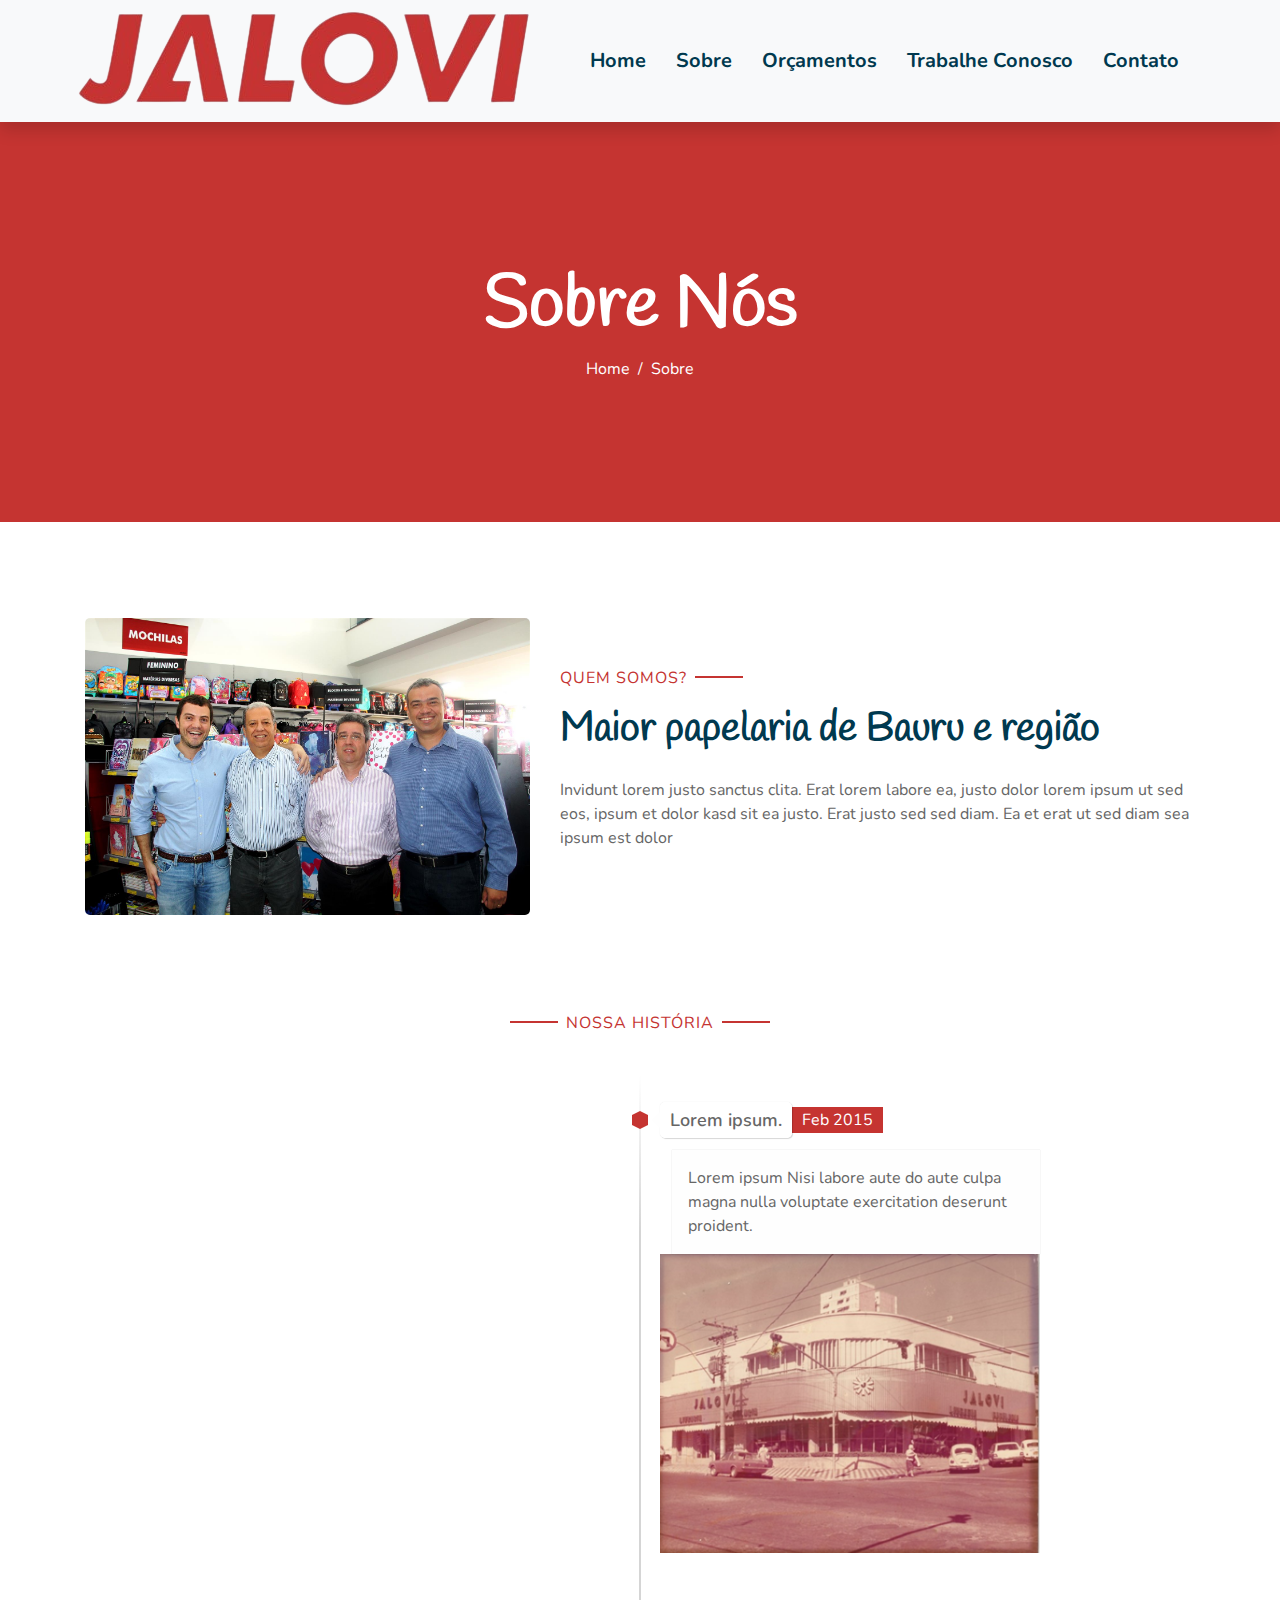
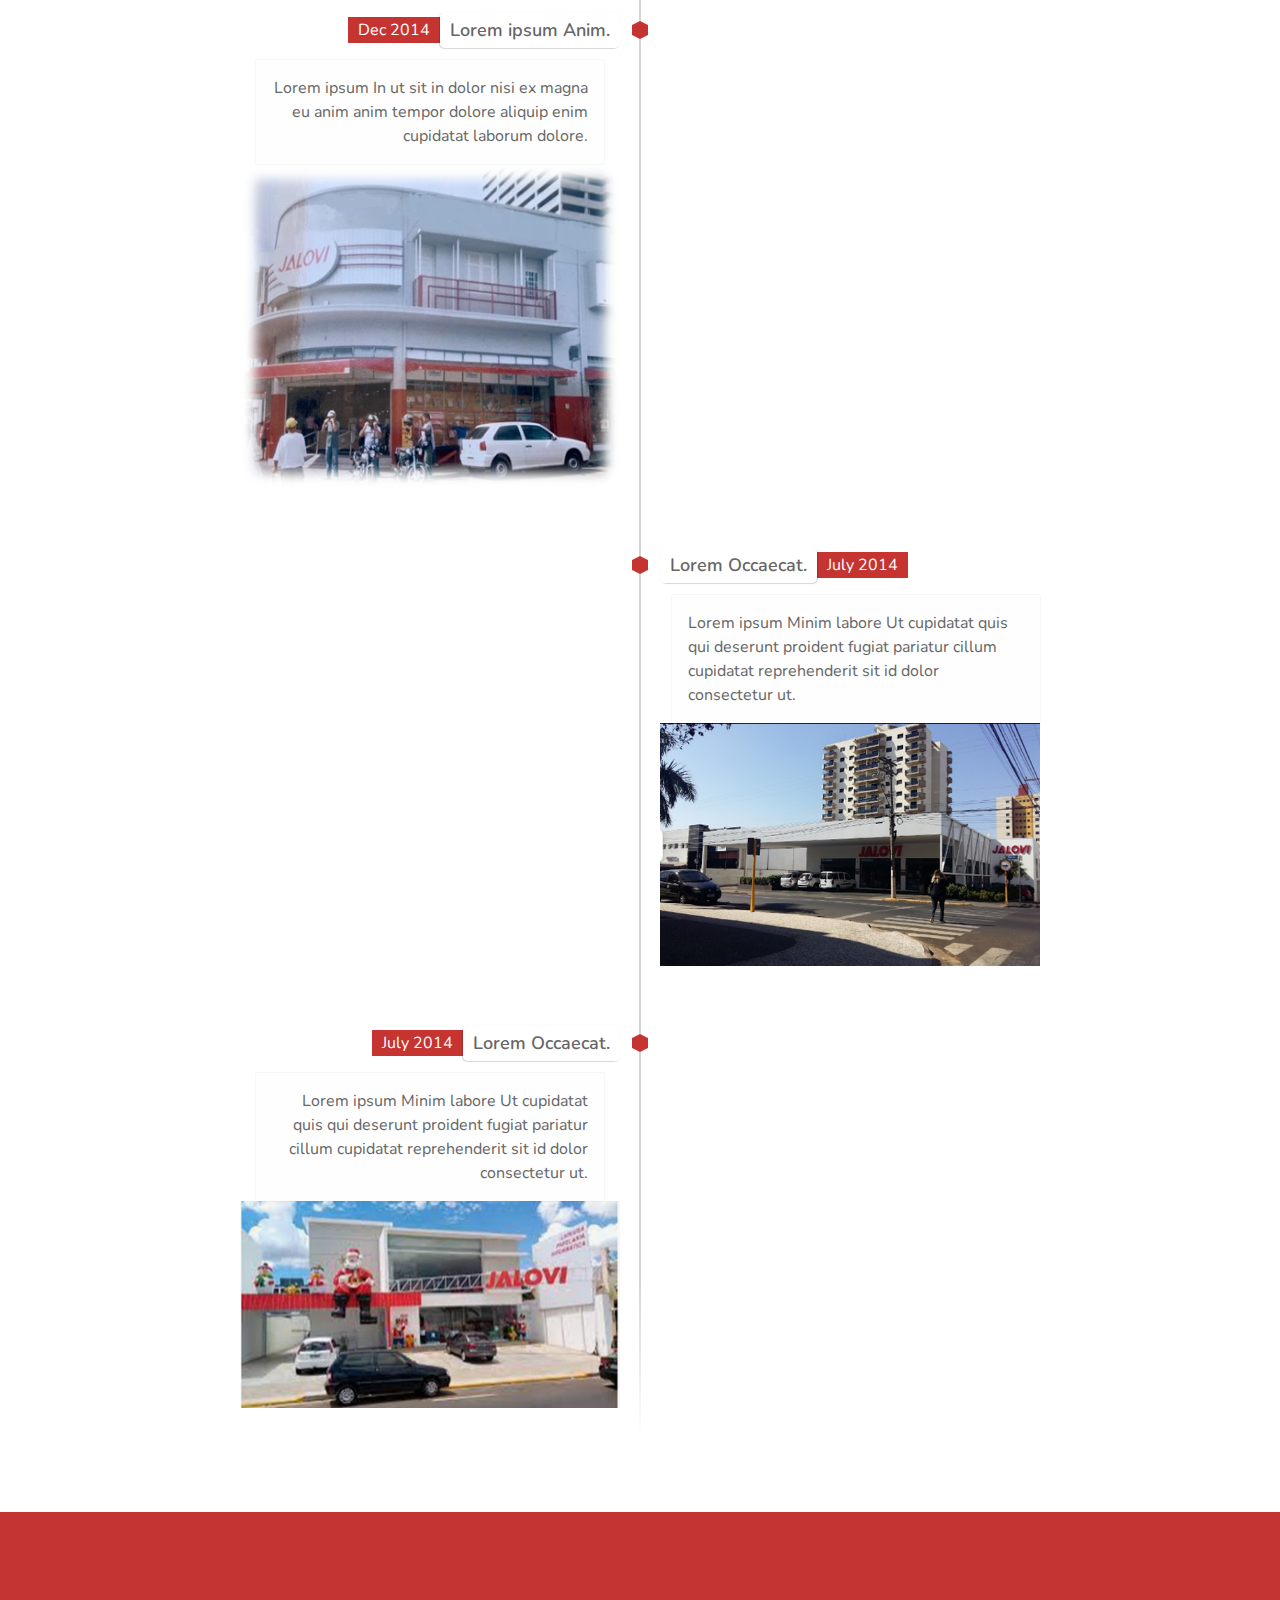
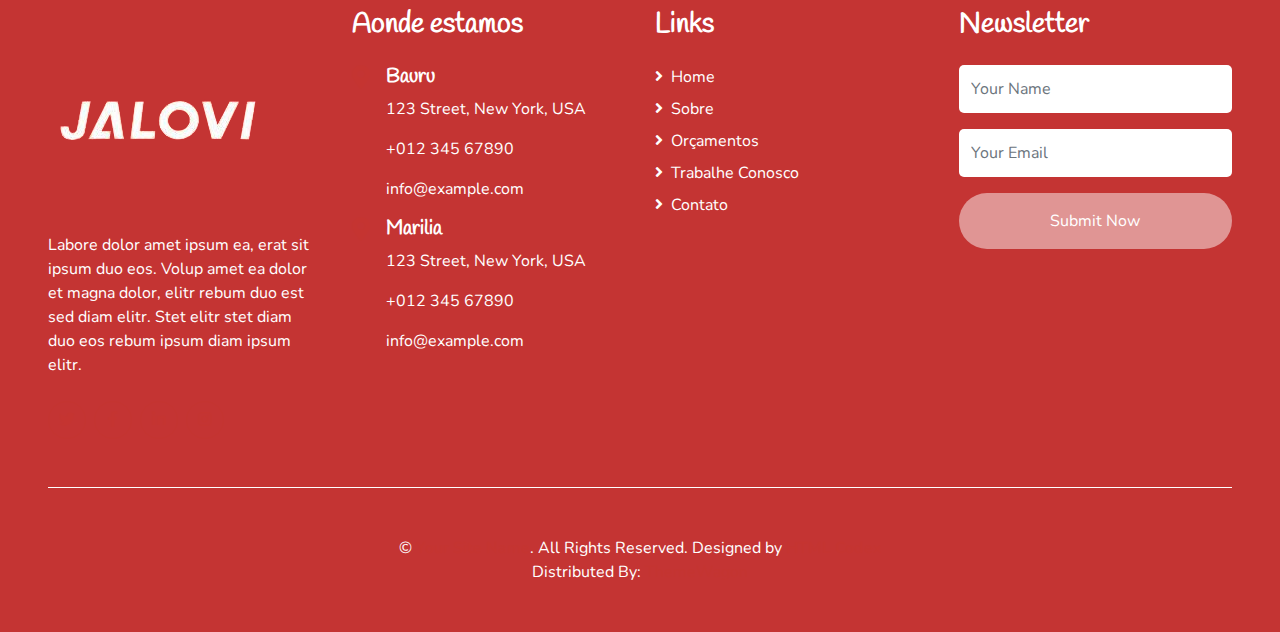
==== about.html @ 7179260b "first commit" ====
<!DOCTYPE html>
<html lang="en">
  <head>
    <meta charset="utf-8" />
    <title>Jalovi</title>
    <meta content="width=device-width, initial-scale=1.0" name="viewport" />

    <!-- Favicon -->
    <link href="img/favicon.ico" rel="icon" />

    <!-- Google Web Fonts -->
    <link rel="preconnect" href="https://fonts.gstatic.com" />
    <link
      href="https://fonts.googleapis.com/css2?family=Handlee&family=Nunito&display=swap"
      rel="stylesheet"
    />

    <!-- Font Awesome -->
    <link
      href="https://cdnjs.cloudflare.com/ajax/libs/font-awesome/5.10.0/css/all.min.css"
      rel="stylesheet"
    />

    <!-- Flaticon Font -->
    <link href="lib/flaticon/font/flaticon.css" rel="stylesheet" />

    <!-- Libraries Stylesheet -->
    <link href="lib/owlcarousel/assets/owl.carousel.min.css" rel="stylesheet" />
    <link href="lib/lightbox/css/lightbox.min.css" rel="stylesheet" />

    <!-- Customized Bootstrap Stylesheet -->
    <link href="css/style.css" rel="stylesheet" />
  </head>

  <body>
    <!-- Navbar Start -->
    <div class="container-fluid bg-light position-relative shadow">
      <nav
        class="navbar navbar-expand-lg bg-light navbar-light py-3 py-lg-0 px-0 px-lg-5"
      >
        <a
          href=""
         
        >
          <img src="img/logo.png" alt="">
        </a>
        <button
          type="button"
          class="navbar-toggler"
          data-toggle="collapse"
          data-target="#navbarCollapse"
        >
          <span class="navbar-toggler-icon"></span>
        </button>
        <div
          class="collapse navbar-collapse justify-content-between"
          id="navbarCollapse"
        >
          <div class="navbar-nav font-weight-bold mx-auto py-0" style="font-size: 20px;">
            <a href="#" class="nav-item nav-link">Home</a>
            <a href="about.html" class="nav-item nav-link">Sobre</a>
            <a href="class.html" class="nav-item nav-link">Orçamentos</a>
            <a href="trabalhe-conosco.html" class="nav-item nav-link">Trabalhe Conosco</a>
            <a href="contact.html" class="nav-item nav-link">Contato</a>
          </div>
        
        </div>
      </nav>
    </div>
    <!-- Navbar End -->


    <!-- Header Start -->
    <div class="container-fluid bg-primary mb-5">
      <div
        class="d-flex flex-column align-items-center justify-content-center"
        style="min-height: 400px"
      >
        <h3 class="display-3 font-weight-bold text-white">Sobre Nós</h3>
        <div class="d-inline-flex text-white">
          <p class="m-0"><a class="text-white" href="">Home</a></p>
          <p class="m-0 px-2">/</p>
          <p class="m-0">Sobre</p>
        </div>
      </div>
    </div>
    <!-- Header End -->

    <!-- About Start -->
    <div class="container-fluid py-5">
      <div class="container">
        <div class="row align-items-center">
          <div class="col-lg-5">
            <img
              class="img-fluid rounded mb-5 mb-lg-0"
              src="img/donosAbout.jpg"
              alt=""
            />
          </div>
          <div class="col-lg-7">
            <p class="section-title pr-5">
              <span class="pr-2">Quem Somos?</span>
            </p>
            <h1 class="mb-4">Maior papelaria de Bauru e região</h1>
            <p>
              Invidunt lorem justo sanctus clita. Erat lorem labore ea, justo
              dolor lorem ipsum ut sed eos, ipsum et dolor kasd sit ea justo.
              Erat justo sed sed diam. Ea et erat ut sed diam sea ipsum est
              dolor
            </p>
          </div>
        </div>
      </div>
    </div>
    <!-- About End -->

    <!-- Facilities Start -->
    <div class="container-fluid pt-5">
      <div class="container pb-3">
        <div class="text-center pb-2">
          <p class="section-title px-5">
            <span class="px-2">Nossa História</span>
          </p>
          <h1 class="mb-4"></h1>
          
<ul class="timeline">
  <!-- Item 1 -->
  <li>
    <div class="direction-r">
      <div class="flag-wrapper">
        <span class="hexa"></span>
        <span class="flag">Lorem ipsum.</span>
        <span class="time-wrapper"><span class="time">Feb 2015</span></span>
      </div>
      <div class="desc">Lorem ipsum Nisi labore aute do aute culpa magna nulla voluptate exercitation deserunt proident.</div>
      <img class="img-fluid" src="img/inauguraçãoJalovi.png" alt="">

    </div>
  </li>

  <!-- Item 2 -->
  <li>
    <div class="direction-l">
      <div class="flag-wrapper">
        <span class="hexa"></span>
        <span class="flag">Lorem ipsum Anim.</span>
        <span class="time-wrapper"><span class="time">Dec 2014</span></span>
      </div>
      <div class="desc">Lorem ipsum In ut sit in dolor nisi ex magna eu anim anim tempor dolore aliquip enim cupidatat laborum dolore.</div>
      <img class="img-fluid" src="img/jaloviCentro.png" alt="">

    </div>
  </li>

  <!-- Item 3 -->
  <li>
    <div class="direction-r">
      <div class="flag-wrapper">
        <span class="hexa"></span>
        <span class="flag">Lorem Occaecat.</span>
        <span class="time-wrapper"><span class="time">July 2014</span></span>
      </div>
      <div class="desc">Lorem ipsum Minim labore Ut cupidatat quis qui deserunt proident fugiat pariatur cillum cupidatat reprehenderit sit id dolor consectetur ut.</div>
      <img class="img-fluid" src="img/jaloviAltos.png" alt="">
    </div>
  </li>

  <li>
    <div class="direction-l">
      <div class="flag-wrapper">
        <span class="hexa"></span>
        <span class="flag">Lorem Occaecat.</span>
        <span class="time-wrapper"><span class="time">July 2014</span></span>
      </div>
      <div class="desc">Lorem ipsum Minim labore Ut cupidatat quis qui deserunt proident fugiat pariatur cillum cupidatat reprehenderit sit id dolor consectetur ut.</div>
      <img class="img-fluid" src="img/jaloviAltosNatal.png" alt="">
    </div>
  </li>
</ul>
        </div>
      </div>
    </div>

    
    <!-- Facilities Start -->


    <!-- Footer Start -->
    <div
      class="container-fluid bg-secondary text-white mt-5 py-5 px-sm-3 px-md-5"
    >
      <div class="row pt-5">
        <div class="col-lg-3 col-md-6 mb-5">
          <a
            href=""
          >
          <img class="img-fluid" src="img/logo-branca.png" alt="">
          </a>
          <p>
            Labore dolor amet ipsum ea, erat sit ipsum duo eos. Volup amet ea
            dolor et magna dolor, elitr rebum duo est sed diam elitr. Stet elitr
            stet diam duo eos rebum ipsum diam ipsum elitr.
          </p>
          <div class="d-flex justify-content-start mt-4">
            <a
              class="btn btn-outline-primary rounded-circle text-center mr-2 px-0"
              style="width: 38px; height: 38px"
              href="#"
              ><i class="fab fa-twitter"></i
            ></a>
            <a
              class="btn btn-outline-primary rounded-circle text-center mr-2 px-0"
              style="width: 38px; height: 38px"
              href="#"
              ><i class="fab fa-facebook-f"></i
            ></a>
            <a
              class="btn btn-outline-primary rounded-circle text-center mr-2 px-0"
              style="width: 38px; height: 38px"
              href="#"
              ><i class="fab fa-linkedin-in"></i
            ></a>
            <a
              class="btn btn-outline-primary rounded-circle text-center mr-2 px-0"
              style="width: 38px; height: 38px"
              href="#"
              ><i class="fab fa-instagram"></i
            ></a>
          </div>
        </div>
        <div class="col-lg-3 col-md-3 mb-5">
          <h3 class="text-primary mb-4" style="color: #ffff !important;">Aonde estamos</h3>
          <div class="d-flex">
            <h4 class="fa fa-map-marker-alt text-primary"></h4>
            <div class="pl-3">
              <h5 class="text-white">Bauru</h5>
              <p>123 Street, New York, USA</p>
              <p>+012 345 67890</p>
              <p>info@example.com</p>
            </div>
          </div>
          <div class="d-flex">
            <h4 class="fa fa-map-marker-alt text-primary"></h4>
            <div class="pl-3">
              <h5 class="text-white">Marilia</h5>
              <p>123 Street, New York, USA</p>
              <p>+012 345 67890</p>
              <p>info@example.com</p>
            </div>
          </div>  
        </div>
        <div class="col-lg-3 col-md-6 mb-5">
          <h3 class="text-primary mb-4" style="color: #ffff !important;">Links</h3>
          <div class="d-flex flex-column justify-content-start">
            <a class="text-white mb-2" href="#"
              ><i class="fa fa-angle-right mr-2"></i>Home</a
            >
            <a class="text-white mb-2" href="#"
              ><i class="fa fa-angle-right mr-2"></i>Sobre</a
            >
            <a class="text-white mb-2" href="#"
              ><i class="fa fa-angle-right mr-2"></i>Orçamentos</a
            >
            <a class="text-white mb-2" href="trabalhe-conosco.html"
              ><i class="fa fa-angle-right mr-2"></i>Trabalhe Conosco</a
            >
            <a class="text-white" href="#"
              ><i class="fa fa-angle-right mr-2"></i>Contato</a
            >
          </div>
        </div>
        <div class="col-lg-3 col-md-6 mb-5">
          <h3 class="text-primary mb-4" style="color: #ffff !important;">Newsletter</h3>
          <form action="">
            <div class="form-group">
              <input
                type="text"
                class="form-control border-0 py-4"
                placeholder="Your Name"
                required="required"
              />
            </div>
            <div class="form-group">
              <input
                type="email"
                class="form-control border-0 py-4"
                placeholder="Your Email"
                required="required"
              />
            </div>
            <div>
              <button
                class="btn btn-primary btn-block border-0 py-3"
                type="submit"
                style="background-color : #ffffff7a"
              >
                Submit Now
              </button>
            </div>
          </form>
        </div>
      </div>
      <div
        class="container-fluid pt-5"
        style="border-top: 1px solid white ;"
      >
        <p class="m-0 text-center text-white">
          &copy;
          <a class="text-primary font-weight-bold" href="#">Your Site Name</a>.
          All Rights Reserved.

          <!--/*** This template is free as long as you keep the footer author’s credit link/attribution link/backlink. If you'd like to use the template without the footer author’s credit link/attribution link/backlink, you can purchase the Credit Removal License from "https://htmlcodex.com/credit-removal". Thank you for your support. ***/-->
          Designed by
          <a class="text-primary font-weight-bold" href="https://htmlcodex.com"
            >HTML Codex</a
          >
          <br />Distributed By:
          <a href="https://themewagon.com" target="_blank">ThemeWagon</a>
        </p>
      </div>
    </div>
    <!-- Footer End -->

    <!-- Back to Top -->
    <a href="#" class="btn btn-primary p-3 back-to-top"
      ><i class="fa fa-angle-double-up"></i
    ></a>

    <!-- JavaScript Libraries -->
    <script src="https://code.jquery.com/jquery-3.4.1.min.js"></script>
    <script src="https://stackpath.bootstrapcdn.com/bootstrap/4.4.1/js/bootstrap.bundle.min.js"></script>
    <script src="lib/easing/easing.min.js"></script>
    <script src="lib/owlcarousel/owl.carousel.min.js"></script>
    <script src="lib/isotope/isotope.pkgd.min.js"></script>
    <script src="lib/lightbox/js/lightbox.min.js"></script>

    <!-- Contact Javascript File -->
    <script src="mail/jqBootstrapValidation.min.js"></script>
    <script src="mail/contact.js"></script>

    <!-- Template Javascript -->
    <script src="js/main.js"></script>
  </body>
</html>
---- lib/flaticon/font/flaticon.css ----
@font-face {
  font-family: "Flaticon";
  src: url("./Flaticon.eot");
  src: url("./Flaticon.eot?#iefix") format("embedded-opentype"),
       url("./Flaticon.woff2") format("woff2"),
       url("./Flaticon.woff") format("woff"),
       url("./Flaticon.ttf") format("truetype"),
       url("./Flaticon.svg#Flaticon") format("svg");
  font-weight: normal;
  font-style: normal;
}

@media screen and (-webkit-min-device-pixel-ratio:0) {
  @font-face {
    font-family: "Flaticon";
    src: url("./Flaticon.svg#Flaticon") format("svg");
  }
}

[class^="flaticon-"]:before, [class*=" flaticon-"]:before,
[class^="flaticon-"]:after, [class*=" flaticon-"]:after {   
  font-family: Flaticon;
        font-size: 20px;
font-style: normal;
margin-left: 20px;
}

.flaticon-001-swing:before { content: "\f100"; }
.flaticon-002-bricks:before { content: "\f101"; }
.flaticon-003-feeding-bottle:before { content: "\f102"; }
.flaticon-004-balloons:before { content: "\f103"; }
.flaticon-005-marker:before { content: "\f104"; }
.flaticon-006-spinning-top:before { content: "\f105"; }
.flaticon-007-sandbox:before { content: "\f106"; }
.flaticon-008-tambourine:before { content: "\f107"; }
.flaticon-009-bib:before { content: "\f108"; }
.flaticon-010-slide:before { content: "\f109"; }
.flaticon-011-mat:before { content: "\f10a"; }
.flaticon-012-kite:before { content: "\f10b"; }
.flaticon-013-brush:before { content: "\f10c"; }
.flaticon-014-blackboard:before { content: "\f10d"; }
.flaticon-015-potty:before { content: "\f10e"; }
.flaticon-016-apple:before { content: "\f10f"; }
.flaticon-017-toy-car:before { content: "\f110"; }
.flaticon-018-ball:before { content: "\f111"; }
.flaticon-019-pencil:before { content: "\f112"; }
.flaticon-020-rattle:before { content: "\f113"; }
.flaticon-021-juice-box:before { content: "\f114"; }
.flaticon-022-drum:before { content: "\f115"; }
.flaticon-023-girl:before { content: "\f116"; }
.flaticon-024-shape-toy:before { content: "\f117"; }
.flaticon-025-sandwich:before { content: "\f118"; }
.flaticon-026-paper-boat:before { content: "\f119"; }
.flaticon-027-xylophone:before { content: "\f11a"; }
.flaticon-028-kindergarten:before { content: "\f11b"; }
.flaticon-029-clock:before { content: "\f11c"; }
.flaticon-030-crayons:before { content: "\f11d"; }
.flaticon-031-bell:before { content: "\f11e"; }
.flaticon-032-book:before { content: "\f11f"; }
.flaticon-033-blocks:before { content: "\f120"; }
.flaticon-034-popsicle:before { content: "\f121"; }
.flaticon-035-table:before { content: "\f122"; }
.flaticon-036-boy:before { content: "\f123"; }
.flaticon-037-toys:before { content: "\f124"; }
.flaticon-038-locker:before { content: "\f125"; }
.flaticon-039-seesaw:before { content: "\f126"; }
.flaticon-040-puzzle:before { content: "\f127"; }
.flaticon-041-abacus:before { content: "\f128"; }
.flaticon-042-synthesizer:before { content: "\f129"; }
.flaticon-043-teddy-bear:before { content: "\f12a"; }
.flaticon-044-scissors:before { content: "\f12b"; }
.flaticon-045-cookies:before { content: "\f12c"; }
.flaticon-046-bucket:before { content: "\f12d"; }
.flaticon-047-backpack:before { content: "\f12e"; }
.flaticon-048-paper-plane:before { content: "\f12f"; }
.flaticon-049-cutlery:before { content: "\f130"; }
.flaticon-050-fence:before { content: "\f131"; }
---- css/style.css ----
/******* Bootstrap Theming ********/
/*!
 * Bootstrap v4.5.3 (https://getbootstrap.com/)
 * Copyright 2011-2020 The Bootstrap Authors
 * Copyright 2011-2020 Twitter, Inc.
 * Licensed under MIT (https://github.com/twbs/bootstrap/blob/main/LICENSE)
 */
:root {
  --blue: #007bff;
  --indigo: #6610f2;
  --purple: #6f42c1;
  --pink: #e83e8c;
  --red: #dc3545;
  --orange: #fd7e14;
  --yellow: #ffc107;
  --green: #28a745;
  --teal: #20c997;
  --cyan: #c53431;
  --white: #fff;
  --gray: #6c757d;
  --gray-dark: #343a40;
  --primary: #c53431;
  --secondary: #00394f;
  --success: #28a745;
  --info: #c53431;
  --warning: #ffc107;
  --danger: #dc3545;
  --light: #f8f9fa;
  --dark: #343a40;
  --breakpoint-xs: 0;
  --breakpoint-sm: 576px;
  --breakpoint-md: 768px;
  --breakpoint-lg: 992px;
  --breakpoint-xl: 1200px;
  --font-family-sans-serif: "Nunito", sans-serif;
  --font-family-monospace: SFMono-Regular, Menlo, Monaco, Consolas, "Liberation Mono", "Courier New", monospace;
}

*,
*::before,
*::after {
  box-sizing: border-box;
}

html {
  scroll-behavior: smooth !important;
  font-family: sans-serif;
  line-height: 1.15;
  -webkit-text-size-adjust: 100%;
  -webkit-tap-highlight-color: rgba(0, 0, 0, 0);
  
}
:target {
  scroll-margin-top: .8em;
}

article, aside, figcaption, figure, footer, header, hgroup, main, nav, section {
  display: block;
}

body {
  margin: 0;
  font-family: "Nunito", sans-serif;
  font-size: 1rem;
  font-weight: 400;
  line-height: 1.5;
  color: #666666;
  text-align: left;
  background-color: #fff;
}

[tabindex="-1"]:focus:not(:focus-visible) {
  outline: 0 !important;
}

hr {
  box-sizing: content-box;
  height: 0;
  overflow: visible;
}

h1, h2, h3, h4, h5, h6 {
  margin-top: 0;
  margin-bottom: 0.5rem;
}

p {
  margin-top: 0;
  margin-bottom: 1rem;
}

abbr[title],
abbr[data-original-title] {
  text-decoration: underline;
  text-decoration: underline dotted;
  cursor: help;
  border-bottom: 0;
  text-decoration-skip-ink: none;
}

address {
  margin-bottom: 1rem;
  font-style: normal;
  line-height: inherit;
}

ol,
ul,
dl {
  margin-top: 0;
  margin-bottom: 1rem;
}

ol ol,
ul ul,
ol ul,
ul ol {
  margin-bottom: 0;
}

dt {
  font-weight: 700;
}

dd {
  margin-bottom: .5rem;
  margin-left: 0;
}

blockquote {
  margin: 0 0 1rem;
}

b,
strong {
  font-weight: bolder;
}

small {
  font-size: 80%;
}

sub,
sup {
  position: relative;
  font-size: 75%;
  line-height: 0;
  vertical-align: baseline;
}

sub {
  bottom: -.25em;
}

sup {
  top: -.5em;
}

a {
  color: #c53431;
  text-decoration: none;
  background-color: transparent;
}

a:hover {
  color: #0f6674;
  text-decoration: underline;
}

a:not([href]):not([class]) {
  color: inherit;
  text-decoration: none;
}

a:not([href]):not([class]):hover {
  color: inherit;
  text-decoration: none;
}

pre,
code,
kbd,
samp {
  font-family: SFMono-Regular, Menlo, Monaco, Consolas, "Liberation Mono", "Courier New", monospace;
  font-size: 1em;
}

pre {
  margin-top: 0;
  margin-bottom: 1rem;
  overflow: auto;
  -ms-overflow-style: scrollbar;
}

figure {
  margin: 0 0 1rem;
}

img {
  vertical-align: middle;
  border-style: none;
}

svg {
  overflow: hidden;
  vertical-align: middle;
}

table {
  border-collapse: collapse;
}

caption {
  padding-top: 0.75rem;
  padding-bottom: 0.75rem;
  color: #6c757d;
  text-align: left;
  caption-side: bottom;
}

th {
  text-align: inherit;
  text-align: -webkit-match-parent;
}

label {
  display: inline-block;
  margin-bottom: 0.5rem;
}

button {
  border-radius: 0;
}

button:focus {
  outline: 1px dotted;
  outline: 5px auto -webkit-focus-ring-color;
}

input,
button,
select,
optgroup,
textarea {
  margin: 0;
  font-family: inherit;
  font-size: inherit;
  line-height: inherit;
}

button,
input {
  overflow: visible;
}

button,
select {
  text-transform: none;
}

[role="button"] {
  cursor: pointer;
}

select {
  word-wrap: normal;
}

button,
[type="button"],
[type="reset"],
[type="submit"] {
  -webkit-appearance: button;
}

button:not(:disabled),
[type="button"]:not(:disabled),
[type="reset"]:not(:disabled),
[type="submit"]:not(:disabled) {
  cursor: pointer;
}

button::-moz-focus-inner,
[type="button"]::-moz-focus-inner,
[type="reset"]::-moz-focus-inner,
[type="submit"]::-moz-focus-inner {
  padding: 0;
  border-style: none;
}

input[type="radio"],
input[type="checkbox"] {
  box-sizing: border-box;
  padding: 0;
}

textarea {
  overflow: auto;
  resize: vertical;
}

fieldset {
  min-width: 0;
  padding: 0;
  margin: 0;
  border: 0;
}

legend {
  display: block;
  width: 100%;
  max-width: 100%;
  padding: 0;
  margin-bottom: .5rem;
  font-size: 1.5rem;
  line-height: inherit;
  color: inherit;
  white-space: normal;
}

@media (max-width: 1200px) {
  legend {
    font-size: calc(1.275rem + 0.3vw) ;
  }
}

progress {
  vertical-align: baseline;
}

[type="number"]::-webkit-inner-spin-button,
[type="number"]::-webkit-outer-spin-button {
  height: auto;
}

[type="search"] {
  outline-offset: -2px;
  -webkit-appearance: none;
}

[type="search"]::-webkit-search-decoration {
  -webkit-appearance: none;
}

::-webkit-file-upload-button {
  font: inherit;
  -webkit-appearance: button;
}

output {
  display: inline-block;
}

summary {
  display: list-item;
  cursor: pointer;
}

template {
  display: none;
}

[hidden] {
  display: none !important;
}

h1, h2, h3, h4, h5, h6,
.h1, .h2, .h3, .h4, .h5, .h6 {
  margin-bottom: 0.5rem;
  font-family: "Handlee", cursive;
  font-weight: bold;
  line-height: 1.2;
  color: #00394f;
}

h1, .h1 {
  font-size: 2.5rem;
}

@media (max-width: 1200px) {
  h1, .h1 {
    font-size: calc(1.375rem + 1.5vw) ;
  }
}

h2, .h2 {
  font-size: 2rem;
}

@media (max-width: 1200px) {
  h2, .h2 {
    font-size: calc(1.325rem + 0.9vw) ;
  }
}

h3, .h3 {
  font-size: 1.75rem;
}

@media (max-width: 1200px) {
  h3, .h3 {
    font-size: calc(1.3rem + 0.6vw) ;
  }
}

h4, .h4 {
  font-size: 1.5rem;
}

@media (max-width: 1200px) {
  h4, .h4 {
    font-size: calc(1.275rem + 0.3vw) ;
  }
}

h5, .h5 {
  font-size: 1.25rem;
}

h6, .h6 {
  font-size: 1rem;
}

.lead {
  font-size: 1.25rem;
  font-weight: 300;
}

.display-1 {
  font-size: 6rem;
  font-weight: 300;
  line-height: 1.2;
}

@media (max-width: 1200px) {
  .display-1 {
    font-size: calc(1.725rem + 5.7vw) ;
  }
}

.display-2 {
  font-size: 5.5rem;
  font-weight: 300;
  line-height: 1.2;
}

@media (max-width: 1200px) {
  .display-2 {
    font-size: calc(1.675rem + 5.1vw) ;
  }
}

.display-3 {
  font-size: 4.5rem;
  font-weight: 300;
  line-height: 1.2;
}

@media (max-width: 1200px) {
  .display-3 {
    font-size: calc(1.575rem + 3.9vw) ;
  }
}

.display-4 {
  font-size: 3.5rem;
  font-weight: 300;
  line-height: 1.2;
}

@media (max-width: 1200px) {
  .display-4 {
    font-size: calc(1.475rem + 2.7vw) ;
  }
}

hr {
  margin-top: 1rem;
  margin-bottom: 1rem;
  border: 0;
  border-top: 1px solid rgba(0, 0, 0, 0.1);
}

small,
.small {
  font-size: 80%;
  font-weight: 400;
}

mark,
.mark {
  padding: 0.2em;
  background-color: #fcf8e3;
}

.list-unstyled {
  padding-left: 0;
  list-style: none;
}

.list-inline {
  padding-left: 0;
  list-style: none;
}

.list-inline-item {
  display: inline-block;
}

.list-inline-item:not(:last-child) {
  margin-right: 0.5rem;
}

.initialism {
  font-size: 90%;
  text-transform: uppercase;
}

.blockquote {
  margin-bottom: 1rem;
  font-size: 1.25rem;
}

.blockquote-footer {
  display: block;
  font-size: 80%;
  color: #6c757d;
}

.blockquote-footer::before {
  content: "\2014\00A0";
}

.img-fluid {
  max-width: 100%;
  height: auto;
}

.img-thumbnail {
  padding: 0.25rem;
  background-color: #fff;
  border: 1px solid #dee2e6;
  border-radius: 5px;
  max-width: 100%;
  height: auto;
}

.figure {
  display: inline-block;
}

.figure-img {
  margin-bottom: 0.5rem;
  line-height: 1;
}

.figure-caption {
  font-size: 90%;
  color: #6c757d;
}

code {
  font-size: 87.5%;
  color: #e83e8c;
  word-wrap: break-word;
}

a > code {
  color: inherit;
}

kbd {
  padding: 0.2rem 0.4rem;
  font-size: 87.5%;
  color: #fff;
  background-color: #212529;
  border-radius: 0.2rem;
}

kbd kbd {
  padding: 0;
  font-size: 100%;
  font-weight: 700;
}

pre {
  display: block;
  font-size: 87.5%;
  color: #212529;
}

pre code {
  font-size: inherit;
  color: inherit;
  word-break: normal;
}

.pre-scrollable {
  max-height: 340px;
  overflow-y: scroll;
}

.container,
.container-fluid,
.container-sm,
.container-md,
.container-lg,
.container-xl {
  width: 100%;
  padding-right: 15px;
  padding-left: 15px;
  margin-right: auto;
  margin-left: auto;
}

@media (min-width: 576px) {
  .container, .container-sm {
    max-width: 540px;
  }
}

@media (min-width: 768px) {
  .container, .container-sm, .container-md {
    max-width: 720px;
  }
}

@media (min-width: 992px) {
  .container, .container-sm, .container-md, .container-lg {
    max-width: 960px;
  }
}

@media (min-width: 1200px) {
  .container, .container-sm, .container-md, .container-lg, .container-xl {
    max-width: 1140px;
  }
}

.row {
  display: flex;
  flex-wrap: wrap;
  margin-right: -15px;
  margin-left: -15px;
}

.no-gutters {
  margin-right: 0;
  margin-left: 0;
}

.no-gutters > .col,
.no-gutters > [class*="col-"] {
  padding-right: 0;
  padding-left: 0;
}

.col-1, .col-2, .col-3, .col-4, .col-5, .col-6, .col-7, .col-8, .col-9, .col-10, .col-11, .col-12, .col,
.col-auto, .col-sm-1, .col-sm-2, .col-sm-3, .col-sm-4, .col-sm-5, .col-sm-6, .col-sm-7, .col-sm-8, .col-sm-9, .col-sm-10, .col-sm-11, .col-sm-12, .col-sm,
.col-sm-auto, .col-md-1, .col-md-2, .col-md-3, .col-md-4, .col-md-5, .col-md-6, .col-md-7, .col-md-8, .col-md-9, .col-md-10, .col-md-11, .col-md-12, .col-md,
.col-md-auto, .col-lg-1, .col-lg-2, .col-lg-3, .col-lg-4, .col-lg-5, .col-lg-6, .col-lg-7, .col-lg-8, .col-lg-9, .col-lg-10, .col-lg-11, .col-lg-12, .col-lg,
.col-lg-auto, .col-xl-1, .col-xl-2, .col-xl-3, .col-xl-4, .col-xl-5, .col-xl-6, .col-xl-7, .col-xl-8, .col-xl-9, .col-xl-10, .col-xl-11, .col-xl-12, .col-xl,
.col-xl-auto {
  position: relative;
  width: 100%;
  padding-right: 15px;
  padding-left: 15px;
}

.col {
  flex-basis: 0;
  flex-grow: 1;
  max-width: 100%;
}

.row-cols-1 > * {
  flex: 0 0 100%;
  max-width: 100%;
}

.row-cols-2 > * {
  flex: 0 0 50%;
  max-width: 50%;
}

.row-cols-3 > * {
  flex: 0 0 33.33333%;
  max-width: 33.33333%;
}

.row-cols-4 > * {
  flex: 0 0 25%;
  max-width: 25%;
}

.row-cols-5 > * {
  flex: 0 0 20%;
  max-width: 20%;
}

.row-cols-6 > * {
  flex: 0 0 16.66667%;
  max-width: 16.66667%;
}

.col-auto {
  flex: 0 0 auto;
  width: auto;
  max-width: 100%;
}

.col-1 {
  flex: 0 0 8.33333%;
  max-width: 8.33333%;
}

.col-2 {
  flex: 0 0 16.66667%;
  max-width: 16.66667%;
}

.col-3 {
  flex: 0 0 25%;
  max-width: 25%;
}

.col-4 {
  flex: 0 0 33.33333%;
  max-width: 33.33333%;
}

.col-5 {
  flex: 0 0 41.66667%;
  max-width: 41.66667%;
}

.col-6 {
  flex: 0 0 50%;
  max-width: 50%;
}

.col-7 {
  flex: 0 0 58.33333%;
  max-width: 58.33333%;
}

.col-8 {
  flex: 0 0 66.66667%;
  max-width: 66.66667%;
}

.col-9 {
  flex: 0 0 75%;
  max-width: 75%;
}

.col-10 {
  flex: 0 0 83.33333%;
  max-width: 83.33333%;
}

.col-11 {
  flex: 0 0 91.66667%;
  max-width: 91.66667%;
}

.col-12 {
  flex: 0 0 100%;
  max-width: 100%;
}

.order-first {
  order: -1;
}

.order-last {
  order: 13;
}

.order-0 {
  order: 0;
}

.order-1 {
  order: 1;
}

.order-2 {
  order: 2;
}

.order-3 {
  order: 3;
}

.order-4 {
  order: 4;
}

.order-5 {
  order: 5;
}

.order-6 {
  order: 6;
}

.order-7 {
  order: 7;
}

.order-8 {
  order: 8;
}

.order-9 {
  order: 9;
}

.order-10 {
  order: 10;
}

.order-11 {
  order: 11;
}

.order-12 {
  order: 12;
}

.offset-1 {
  margin-left: 8.33333%;
}

.offset-2 {
  margin-left: 16.66667%;
}

.offset-3 {
  margin-left: 25%;
}

.offset-4 {
  margin-left: 33.33333%;
}

.offset-5 {
  margin-left: 41.66667%;
}

.offset-6 {
  margin-left: 50%;
}

.offset-7 {
  margin-left: 58.33333%;
}

.offset-8 {
  margin-left: 66.66667%;
}

.offset-9 {
  margin-left: 75%;
}

.offset-10 {
  margin-left: 83.33333%;
}

.offset-11 {
  margin-left: 91.66667%;
}

@media (min-width: 576px) {
  .col-sm {
    flex-basis: 0;
    flex-grow: 1;
    max-width: 100%;
  }
  .row-cols-sm-1 > * {
    flex: 0 0 100%;
    max-width: 100%;
  }
  .row-cols-sm-2 > * {
    flex: 0 0 50%;
    max-width: 50%;
  }
  .row-cols-sm-3 > * {
    flex: 0 0 33.33333%;
    max-width: 33.33333%;
  }
  .row-cols-sm-4 > * {
    flex: 0 0 25%;
    max-width: 25%;
  }
  .row-cols-sm-5 > * {
    flex: 0 0 20%;
    max-width: 20%;
  }
  .row-cols-sm-6 > * {
    flex: 0 0 16.66667%;
    max-width: 16.66667%;
  }
  .col-sm-auto {
    flex: 0 0 auto;
    width: auto;
    max-width: 100%;
  }
  .col-sm-1 {
    flex: 0 0 8.33333%;
    max-width: 8.33333%;
  }
  .col-sm-2 {
    flex: 0 0 16.66667%;
    max-width: 16.66667%;
  }
  .col-sm-3 {
    flex: 0 0 25%;
    max-width: 25%;
  }
  .col-sm-4 {
    flex: 0 0 33.33333%;
    max-width: 33.33333%;
  }
  .col-sm-5 {
    flex: 0 0 41.66667%;
    max-width: 41.66667%;
  }
  .col-sm-6 {
    flex: 0 0 50%;
    max-width: 50%;
  }
  .col-sm-7 {
    flex: 0 0 58.33333%;
    max-width: 58.33333%;
  }
  .col-sm-8 {
    flex: 0 0 66.66667%;
    max-width: 66.66667%;
  }
  .col-sm-9 {
    flex: 0 0 75%;
    max-width: 75%;
  }
  .col-sm-10 {
    flex: 0 0 83.33333%;
    max-width: 83.33333%;
  }
  .col-sm-11 {
    flex: 0 0 91.66667%;
    max-width: 91.66667%;
  }
  .col-sm-12 {
    flex: 0 0 100%;
    max-width: 100%;
  }
  .order-sm-first {
    order: -1;
  }
  .order-sm-last {
    order: 13;
  }
  .order-sm-0 {
    order: 0;
  }
  .order-sm-1 {
    order: 1;
  }
  .order-sm-2 {
    order: 2;
  }
  .order-sm-3 {
    order: 3;
  }
  .order-sm-4 {
    order: 4;
  }
  .order-sm-5 {
    order: 5;
  }
  .order-sm-6 {
    order: 6;
  }
  .order-sm-7 {
    order: 7;
  }
  .order-sm-8 {
    order: 8;
  }
  .order-sm-9 {
    order: 9;
  }
  .order-sm-10 {
    order: 10;
  }
  .order-sm-11 {
    order: 11;
  }
  .order-sm-12 {
    order: 12;
  }
  .offset-sm-0 {
    margin-left: 0;
  }
  .offset-sm-1 {
    margin-left: 8.33333%;
  }
  .offset-sm-2 {
    margin-left: 16.66667%;
  }
  .offset-sm-3 {
    margin-left: 25%;
  }
  .offset-sm-4 {
    margin-left: 33.33333%;
  }
  .offset-sm-5 {
    margin-left: 41.66667%;
  }
  .offset-sm-6 {
    margin-left: 50%;
  }
  .offset-sm-7 {
    margin-left: 58.33333%;
  }
  .offset-sm-8 {
    margin-left: 66.66667%;
  }
  .offset-sm-9 {
    margin-left: 75%;
  }
  .offset-sm-10 {
    margin-left: 83.33333%;
  }
  .offset-sm-11 {
    margin-left: 91.66667%;
  }
}

@media (min-width: 768px) {
  .col-md {
    flex-basis: 0;
    flex-grow: 1;
    max-width: 100%;
  }
  .row-cols-md-1 > * {
    flex: 0 0 100%;
    max-width: 100%;
  }
  .row-cols-md-2 > * {
    flex: 0 0 50%;
    max-width: 50%;
  }
  .row-cols-md-3 > * {
    flex: 0 0 33.33333%;
    max-width: 33.33333%;
  }
  .row-cols-md-4 > * {
    flex: 0 0 25%;
    max-width: 25%;
  }
  .row-cols-md-5 > * {
    flex: 0 0 20%;
    max-width: 20%;
  }
  .row-cols-md-6 > * {
    flex: 0 0 16.66667%;
    max-width: 16.66667%;
  }
  .col-md-auto {
    flex: 0 0 auto;
    width: auto;
    max-width: 100%;
  }
  .col-md-1 {
    flex: 0 0 8.33333%;
    max-width: 8.33333%;
  }
  .col-md-2 {
    flex: 0 0 16.66667%;
    max-width: 16.66667%;
  }
  .col-md-3 {
    flex: 0 0 25%;
    max-width: 25%;
  }
  .col-md-4 {
    flex: 0 0 33.33333%;
    max-width: 33.33333%;
  }
  .col-md-5 {
    flex: 0 0 41.66667%;
    max-width: 41.66667%;
  }
  .col-md-6 {
    flex: 0 0 50%;
    max-width: 50%;
  }
  .col-md-7 {
    flex: 0 0 58.33333%;
    max-width: 58.33333%;
  }
  .col-md-8 {
    flex: 0 0 66.66667%;
    max-width: 66.66667%;
  }
  .col-md-9 {
    flex: 0 0 75%;
    max-width: 75%;
  }
  .col-md-10 {
    flex: 0 0 83.33333%;
    max-width: 83.33333%;
  }
  .col-md-11 {
    flex: 0 0 91.66667%;
    max-width: 91.66667%;
  }
  .col-md-12 {
    flex: 0 0 100%;
    max-width: 100%;
  }
  .order-md-first {
    order: -1;
  }
  .order-md-last {
    order: 13;
  }
  .order-md-0 {
    order: 0;
  }
  .order-md-1 {
    order: 1;
  }
  .order-md-2 {
    order: 2;
  }
  .order-md-3 {
    order: 3;
  }
  .order-md-4 {
    order: 4;
  }
  .order-md-5 {
    order: 5;
  }
  .order-md-6 {
    order: 6;
  }
  .order-md-7 {
    order: 7;
  }
  .order-md-8 {
    order: 8;
  }
  .order-md-9 {
    order: 9;
  }
  .order-md-10 {
    order: 10;
  }
  .order-md-11 {
    order: 11;
  }
  .order-md-12 {
    order: 12;
  }
  .offset-md-0 {
    margin-left: 0;
  }
  .offset-md-1 {
    margin-left: 8.33333%;
  }
  .offset-md-2 {
    margin-left: 16.66667%;
  }
  .offset-md-3 {
    margin-left: 25%;
  }
  .offset-md-4 {
    margin-left: 33.33333%;
  }
  .offset-md-5 {
    margin-left: 41.66667%;
  }
  .offset-md-6 {
    margin-left: 50%;
  }
  .offset-md-7 {
    margin-left: 58.33333%;
  }
  .offset-md-8 {
    margin-left: 66.66667%;
  }
  .offset-md-9 {
    margin-left: 75%;
  }
  .offset-md-10 {
    margin-left: 83.33333%;
  }
  .offset-md-11 {
    margin-left: 91.66667%;
  }
}

@media (min-width: 992px) {
  .col-lg {
    flex-basis: 0;
    flex-grow: 1;
    max-width: 100%;
  }
  .row-cols-lg-1 > * {
    flex: 0 0 100%;
    max-width: 100%;
  }
  .row-cols-lg-2 > * {
    flex: 0 0 50%;
    max-width: 50%;
  }
  .row-cols-lg-3 > * {
    flex: 0 0 33.33333%;
    max-width: 33.33333%;
  }
  .row-cols-lg-4 > * {
    flex: 0 0 25%;
    max-width: 25%;
  }
  .row-cols-lg-5 > * {
    flex: 0 0 20%;
    max-width: 20%;
  }
  .row-cols-lg-6 > * {
    flex: 0 0 16.66667%;
    max-width: 16.66667%;
  }
  .col-lg-auto {
    flex: 0 0 auto;
    width: auto;
    max-width: 100%;
  }
  .col-lg-1 {
    flex: 0 0 8.33333%;
    max-width: 8.33333%;
  }
  .col-lg-2 {
    flex: 0 0 16.66667%;
    max-width: 16.66667%;
  }
  .col-lg-3 {
    flex: 0 0 25%;
    max-width: 25%;
  }
  .col-lg-4 {
    flex: 0 0 33.33333%;
    max-width: 33.33333%;
  }
  .col-lg-5 {
    flex: 0 0 41.66667%;
    max-width: 41.66667%;
  }
  .col-lg-6 {
    flex: 0 0 50%;
    max-width: 50%;
  }
  .col-lg-7 {
    flex: 0 0 58.33333%;
    max-width: 58.33333%;
  }
  .col-lg-8 {
    flex: 0 0 66.66667%;
    max-width: 66.66667%;
  }
  .col-lg-9 {
    flex: 0 0 75%;
    max-width: 75%;
  }
  .col-lg-10 {
    flex: 0 0 83.33333%;
    max-width: 83.33333%;
  }
  .col-lg-11 {
    flex: 0 0 91.66667%;
    max-width: 91.66667%;
  }
  .col-lg-12 {
    flex: 0 0 100%;
    max-width: 100%;
  }
  .order-lg-first {
    order: -1;
  }
  .order-lg-last {
    order: 13;
  }
  .order-lg-0 {
    order: 0;
  }
  .order-lg-1 {
    order: 1;
  }
  .order-lg-2 {
    order: 2;
  }
  .order-lg-3 {
    order: 3;
  }
  .order-lg-4 {
    order: 4;
  }
  .order-lg-5 {
    order: 5;
  }
  .order-lg-6 {
    order: 6;
  }
  .order-lg-7 {
    order: 7;
  }
  .order-lg-8 {
    order: 8;
  }
  .order-lg-9 {
    order: 9;
  }
  .order-lg-10 {
    order: 10;
  }
  .order-lg-11 {
    order: 11;
  }
  .order-lg-12 {
    order: 12;
  }
  .offset-lg-0 {
    margin-left: 0;
  }
  .offset-lg-1 {
    margin-left: 8.33333%;
  }
  .offset-lg-2 {
    margin-left: 16.66667%;
  }
  .offset-lg-3 {
    margin-left: 25%;
  }
  .offset-lg-4 {
    margin-left: 33.33333%;
  }
  .offset-lg-5 {
    margin-left: 41.66667%;
  }
  .offset-lg-6 {
    margin-left: 50%;
  }
  .offset-lg-7 {
    margin-left: 58.33333%;
  }
  .offset-lg-8 {
    margin-left: 66.66667%;
  }
  .offset-lg-9 {
    margin-left: 75%;
  }
  .offset-lg-10 {
    margin-left: 83.33333%;
  }
  .offset-lg-11 {
    margin-left: 91.66667%;
  }
}

@media (min-width: 1200px) {
  .col-xl {
    flex-basis: 0;
    flex-grow: 1;
    max-width: 100%;
  }
  .row-cols-xl-1 > * {
    flex: 0 0 100%;
    max-width: 100%;
  }
  .row-cols-xl-2 > * {
    flex: 0 0 50%;
    max-width: 50%;
  }
  .row-cols-xl-3 > * {
    flex: 0 0 33.33333%;
    max-width: 33.33333%;
  }
  .row-cols-xl-4 > * {
    flex: 0 0 25%;
    max-width: 25%;
  }
  .row-cols-xl-5 > * {
    flex: 0 0 20%;
    max-width: 20%;
  }
  .row-cols-xl-6 > * {
    flex: 0 0 16.66667%;
    max-width: 16.66667%;
  }
  .col-xl-auto {
    flex: 0 0 auto;
    width: auto;
    max-width: 100%;
  }
  .col-xl-1 {
    flex: 0 0 8.33333%;
    max-width: 8.33333%;
  }
  .col-xl-2 {
    flex: 0 0 16.66667%;
    max-width: 16.66667%;
  }
  .col-xl-3 {
    flex: 0 0 25%;
    max-width: 25%;
  }
  .col-xl-4 {
    flex: 0 0 33.33333%;
    max-width: 33.33333%;
  }
  .col-xl-5 {
    flex: 0 0 41.66667%;
    max-width: 41.66667%;
  }
  .col-xl-6 {
    flex: 0 0 50%;
    max-width: 50%;
  }
  .col-xl-7 {
    flex: 0 0 58.33333%;
    max-width: 58.33333%;
  }
  .col-xl-8 {
    flex: 0 0 66.66667%;
    max-width: 66.66667%;
  }
  .col-xl-9 {
    flex: 0 0 75%;
    max-width: 75%;
  }
  .col-xl-10 {
    flex: 0 0 83.33333%;
    max-width: 83.33333%;
  }
  .col-xl-11 {
    flex: 0 0 91.66667%;
    max-width: 91.66667%;
  }
  .col-xl-12 {
    flex: 0 0 100%;
    max-width: 100%;
  }
  .order-xl-first {
    order: -1;
  }
  .order-xl-last {
    order: 13;
  }
  .order-xl-0 {
    order: 0;
  }
  .order-xl-1 {
    order: 1;
  }
  .order-xl-2 {
    order: 2;
  }
  .order-xl-3 {
    order: 3;
  }
  .order-xl-4 {
    order: 4;
  }
  .order-xl-5 {
    order: 5;
  }
  .order-xl-6 {
    order: 6;
  }
  .order-xl-7 {
    order: 7;
  }
  .order-xl-8 {
    order: 8;
  }
  .order-xl-9 {
    order: 9;
  }
  .order-xl-10 {
    order: 10;
  }
  .order-xl-11 {
    order: 11;
  }
  .order-xl-12 {
    order: 12;
  }
  .offset-xl-0 {
    margin-left: 0;
  }
  .offset-xl-1 {
    margin-left: 8.33333%;
  }
  .offset-xl-2 {
    margin-left: 16.66667%;
  }
  .offset-xl-3 {
    margin-left: 25%;
  }
  .offset-xl-4 {
    margin-left: 33.33333%;
  }
  .offset-xl-5 {
    margin-left: 41.66667%;
  }
  .offset-xl-6 {
    margin-left: 50%;
  }
  .offset-xl-7 {
    margin-left: 58.33333%;
  }
  .offset-xl-8 {
    margin-left: 66.66667%;
  }
  .offset-xl-9 {
    margin-left: 75%;
  }
  .offset-xl-10 {
    margin-left: 83.33333%;
  }
  .offset-xl-11 {
    margin-left: 91.66667%;
  }
}

.table {
  width: 100%;
  margin-bottom: 1rem;
  color: #666666;
}

.table th,
.table td {
  padding: 0.75rem;
  vertical-align: top;
  border-top: 1px solid #dee2e6;
}

.table thead th {
  vertical-align: bottom;
  border-bottom: 2px solid #dee2e6;
}

.table tbody + tbody {
  border-top: 2px solid #dee2e6;
}

.table-sm th,
.table-sm td {
  padding: 0.3rem;
}

.table-bordered {
  border: 1px solid #dee2e6;
}

.table-bordered th,
.table-bordered td {
  border: 1px solid #dee2e6;
}

.table-bordered thead th,
.table-bordered thead td {
  border-bottom-width: 2px;
}

.table-borderless th,
.table-borderless td,
.table-borderless thead th,
.table-borderless tbody + tbody {
  border: 0;
}

.table-striped tbody tr:nth-of-type(odd) {
  background-color: rgba(0, 0, 0, 0.05);
}

.table-hover tbody tr:hover {
  color: #666666;
  background-color: rgba(0, 0, 0, 0.075);
}

.table-primary,
.table-primary > th,
.table-primary > td {
  background-color: #bee5eb;
}

.table-primary th,
.table-primary td,
.table-primary thead th,
.table-primary tbody + tbody {
  border-color: #86cfda;
}

.table-hover .table-primary:hover {
  background-color: #abdde5;
}

.table-hover .table-primary:hover > td,
.table-hover .table-primary:hover > th {
  background-color: #abdde5;
}

.table-secondary,
.table-secondary > th,
.table-secondary > td {
  background-color: #b8c8ce;
}

.table-secondary th,
.table-secondary td,
.table-secondary thead th,
.table-secondary tbody + tbody {
  border-color: #7a98a3;
}

.table-hover .table-secondary:hover {
  background-color: #a9bcc4;
}

.table-hover .table-secondary:hover > td,
.table-hover .table-secondary:hover > th {
  background-color: #a9bcc4;
}

.table-success,
.table-success > th,
.table-success > td {
  background-color: #c3e6cb;
}

.table-success th,
.table-success td,
.table-success thead th,
.table-success tbody + tbody {
  border-color: #8fd19e;
}

.table-hover .table-success:hover {
  background-color: #b1dfbb;
}

.table-hover .table-success:hover > td,
.table-hover .table-success:hover > th {
  background-color: #b1dfbb;
}

.table-info,
.table-info > th,
.table-info > td {
  background-color: #bee5eb;
}

.table-info th,
.table-info td,
.table-info thead th,
.table-info tbody + tbody {
  border-color: #86cfda;
}

.table-hover .table-info:hover {
  background-color: #abdde5;
}

.table-hover .table-info:hover > td,
.table-hover .table-info:hover > th {
  background-color: #abdde5;
}

.table-warning,
.table-warning > th,
.table-warning > td {
  background-color: #ffeeba;
}

.table-warning th,
.table-warning td,
.table-warning thead th,
.table-warning tbody + tbody {
  border-color: #ffdf7e;
}

.table-hover .table-warning:hover {
  background-color: #ffe8a1;
}

.table-hover .table-warning:hover > td,
.table-hover .table-warning:hover > th {
  background-color: #ffe8a1;
}

.table-danger,
.table-danger > th,
.table-danger > td {
  background-color: #f5c6cb;
}

.table-danger th,
.table-danger td,
.table-danger thead th,
.table-danger tbody + tbody {
  border-color: #ed969e;
}

.table-hover .table-danger:hover {
  background-color: #f1b0b7;
}

.table-hover .table-danger:hover > td,
.table-hover .table-danger:hover > th {
  background-color: #f1b0b7;
}

.table-light,
.table-light > th,
.table-light > td {
  background-color: #fdfdfe;
}

.table-light th,
.table-light td,
.table-light thead th,
.table-light tbody + tbody {
  border-color: #fbfcfc;
}

.table-hover .table-light:hover {
  background-color: #ececf6;
}

.table-hover .table-light:hover > td,
.table-hover .table-light:hover > th {
  background-color: #ececf6;
}

.table-dark,
.table-dark > th,
.table-dark > td {
  background-color: #c6c8ca;
}

.table-dark th,
.table-dark td,
.table-dark thead th,
.table-dark tbody + tbody {
  border-color: #95999c;
}

.table-hover .table-dark:hover {
  background-color: #b9bbbe;
}

.table-hover .table-dark:hover > td,
.table-hover .table-dark:hover > th {
  background-color: #b9bbbe;
}

.table-active,
.table-active > th,
.table-active > td {
  background-color: rgba(0, 0, 0, 0.075);
}

.table-hover .table-active:hover {
  background-color: rgba(0, 0, 0, 0.075);
}

.table-hover .table-active:hover > td,
.table-hover .table-active:hover > th {
  background-color: rgba(0, 0, 0, 0.075);
}

.table .thead-dark th {
  color: #fff;
  background-color: #343a40;
  border-color: #454d55;
}

.table .thead-light th {
  color: #495057;
  background-color: #e9ecef;
  border-color: #dee2e6;
}

.table-dark {
  color: #fff;
  background-color: #343a40;
}

.table-dark th,
.table-dark td,
.table-dark thead th {
  border-color: #454d55;
}

.table-dark.table-bordered {
  border: 0;
}

.table-dark.table-striped tbody tr:nth-of-type(odd) {
  background-color: rgba(255, 255, 255, 0.05);
}

.table-dark.table-hover tbody tr:hover {
  color: #fff;
  background-color: rgba(255, 255, 255, 0.075);
}

@media (max-width: 575.98px) {
  .table-responsive-sm {
    display: block;
    width: 100%;
    overflow-x: auto;
    -webkit-overflow-scrolling: touch;
  }
  .table-responsive-sm > .table-bordered {
    border: 0;
  }
}

@media (max-width: 767.98px) {
  .table-responsive-md {
    display: block;
    width: 100%;
    overflow-x: auto;
    -webkit-overflow-scrolling: touch;
  }
  .table-responsive-md > .table-bordered {
    border: 0;
  }
}

@media (max-width: 991.98px) {
  .table-responsive-lg {
    display: block;
    width: 100%;
    overflow-x: auto;
    -webkit-overflow-scrolling: touch;
  }
  .table-responsive-lg > .table-bordered {
    border: 0;
  }
}

@media (max-width: 1199.98px) {
  .table-responsive-xl {
    display: block;
    width: 100%;
    overflow-x: auto;
    -webkit-overflow-scrolling: touch;
  }
  .table-responsive-xl > .table-bordered {
    border: 0;
  }
}

.table-responsive {
  display: block;
  width: 100%;
  overflow-x: auto;
  -webkit-overflow-scrolling: touch;
}

.table-responsive > .table-bordered {
  border: 0;
}

.form-control {
  display: block;
  width: 100%;
  height: calc(1.5em + 0.75rem + 2px);
  padding: 0.375rem 0.75rem;
  font-size: 1rem;
  font-weight: 400;
  line-height: 1.5;
  color: #495057;
  background-color: #fff;
  background-clip: padding-box;
  border: 1px solid #ced4da;
  border-radius: 5px;
  transition: border-color 0.15s ease-in-out, box-shadow 0.15s ease-in-out;
}

@media (prefers-reduced-motion: reduce) {
  .form-control {
    transition: none;
  }
}

.form-control::-ms-expand {
  background-color: transparent;
  border: 0;
}

.form-control:-moz-focusring {
  color: transparent;
  text-shadow: 0 0 0 #495057;
}

.form-control:focus {
  color: #495057;
  background-color: #fff;
  border-color: #63d9ec;
  outline: 0;
  box-shadow: 0 0 0 0.2rem rgba(23, 162, 184, 0.25);
}

.form-control::placeholder {
  color: #6c757d;
  opacity: 1;
}

.form-control:disabled, .form-control[readonly] {
  background-color: #e9ecef;
  opacity: 1;
}

input[type="date"].form-control,
input[type="time"].form-control,
input[type="datetime-local"].form-control,
input[type="month"].form-control {
  appearance: none;
}

select.form-control:focus::-ms-value {
  color: #495057;
  background-color: #fff;
}

.form-control-file,
.form-control-range {
  display: block;
  width: 100%;
}

.col-form-label {
  padding-top: calc(0.375rem + 1px);
  padding-bottom: calc(0.375rem + 1px);
  margin-bottom: 0;
  font-size: inherit;
  line-height: 1.5;
}

.col-form-label-lg {
  padding-top: calc(0.5rem + 1px);
  padding-bottom: calc(0.5rem + 1px);
  font-size: 1.25rem;
  line-height: 1.5;
}

.col-form-label-sm {
  padding-top: calc(0.25rem + 1px);
  padding-bottom: calc(0.25rem + 1px);
  font-size: 0.875rem;
  line-height: 1.5;
}

.form-control-plaintext {
  display: block;
  width: 100%;
  padding: 0.375rem 0;
  margin-bottom: 0;
  font-size: 1rem;
  line-height: 1.5;
  color: #666666;
  background-color: transparent;
  border: solid transparent;
  border-width: 1px 0;
}

.form-control-plaintext.form-control-sm, .form-control-plaintext.form-control-lg {
  padding-right: 0;
  padding-left: 0;
}

.form-control-sm {
  height: calc(1.5em + 0.5rem + 2px);
  padding: 0.25rem 0.5rem;
  font-size: 0.875rem;
  line-height: 1.5;
  border-radius: 0.2rem;
}

.form-control-lg {
  height: calc(1.5em + 1rem + 2px);
  padding: 0.5rem 1rem;
  font-size: 1.25rem;
  line-height: 1.5;
  border-radius: 0.3rem;
}

select.form-control[size], select.form-control[multiple] {
  height: auto;
}

textarea.form-control {
  height: auto;
}

.form-group {
  margin-bottom: 1rem;
}

.form-text {
  display: block;
  margin-top: 0.25rem;
}

.form-row {
  display: flex;
  flex-wrap: wrap;
  margin-right: -5px;
  margin-left: -5px;
}

.form-row > .col,
.form-row > [class*="col-"] {
  padding-right: 5px;
  padding-left: 5px;
}

.form-check {
  position: relative;
  display: block;
  padding-left: 1.25rem;
}

.form-check-input {
  position: absolute;
  margin-top: 0.3rem;
  margin-left: -1.25rem;
}

.form-check-input[disabled] ~ .form-check-label,
.form-check-input:disabled ~ .form-check-label {
  color: #6c757d;
}

.form-check-label {
  margin-bottom: 0;
}

.form-check-inline {
  display: inline-flex;
  align-items: center;
  padding-left: 0;
  margin-right: 0.75rem;
}

.form-check-inline .form-check-input {
  position: static;
  margin-top: 0;
  margin-right: 0.3125rem;
  margin-left: 0;
}

.valid-feedback {
  display: none;
  width: 100%;
  margin-top: 0.25rem;
  font-size: 80%;
  color: #28a745;
}

.valid-tooltip {
  position: absolute;
  top: 100%;
  left: 0;
  z-index: 5;
  display: none;
  max-width: 100%;
  padding: 0.25rem 0.5rem;
  margin-top: .1rem;
  font-size: 0.875rem;
  line-height: 1.5;
  color: #fff;
  background-color: rgba(40, 167, 69, 0.9);
  border-radius: 5px;
}

.was-validated :valid ~ .valid-feedback,
.was-validated :valid ~ .valid-tooltip,
.is-valid ~ .valid-feedback,
.is-valid ~ .valid-tooltip {
  display: block;
}

.was-validated .form-control:valid, .form-control.is-valid {
  border-color: #28a745;
  padding-right: calc(1.5em + 0.75rem);
  background-image: url("data:image/svg+xml,%3csvg xmlns='http://www.w3.org/2000/svg' width='8' height='8' viewBox='0 0 8 8'%3e%3cpath fill='%2328a745' d='M2.3 6.73L.6 4.53c-.4-1.04.46-1.4 1.1-.8l1.1 1.4 3.4-3.8c.6-.63 1.6-.27 1.2.7l-4 4.6c-.43.5-.8.4-1.1.1z'/%3e%3c/svg%3e");
  background-repeat: no-repeat;
  background-position: right calc(0.375em + 0.1875rem) center;
  background-size: calc(0.75em + 0.375rem) calc(0.75em + 0.375rem);
}

.was-validated .form-control:valid:focus, .form-control.is-valid:focus {
  border-color: #28a745;
  box-shadow: 0 0 0 0.2rem rgba(40, 167, 69, 0.25);
}

.was-validated textarea.form-control:valid, textarea.form-control.is-valid {
  padding-right: calc(1.5em + 0.75rem);
  background-position: top calc(0.375em + 0.1875rem) right calc(0.375em + 0.1875rem);
}

.was-validated .custom-select:valid, .custom-select.is-valid {
  border-color: #28a745;
  padding-right: calc(0.75em + 2.3125rem);
  background: url("data:image/svg+xml,%3csvg xmlns='http://www.w3.org/2000/svg' width='4' height='5' viewBox='0 0 4 5'%3e%3cpath fill='%23343a40' d='M2 0L0 2h4zm0 5L0 3h4z'/%3e%3c/svg%3e") no-repeat right 0.75rem center/8px 10px, url("data:image/svg+xml,%3csvg xmlns='http://www.w3.org/2000/svg' width='8' height='8' viewBox='0 0 8 8'%3e%3cpath fill='%2328a745' d='M2.3 6.73L.6 4.53c-.4-1.04.46-1.4 1.1-.8l1.1 1.4 3.4-3.8c.6-.63 1.6-.27 1.2.7l-4 4.6c-.43.5-.8.4-1.1.1z'/%3e%3c/svg%3e") #fff no-repeat center right 1.75rem/calc(0.75em + 0.375rem) calc(0.75em + 0.375rem);
}

.was-validated .custom-select:valid:focus, .custom-select.is-valid:focus {
  border-color: #28a745;
  box-shadow: 0 0 0 0.2rem rgba(40, 167, 69, 0.25);
}

.was-validated .form-check-input:valid ~ .form-check-label, .form-check-input.is-valid ~ .form-check-label {
  color: #28a745;
}

.was-validated .form-check-input:valid ~ .valid-feedback,
.was-validated .form-check-input:valid ~ .valid-tooltip, .form-check-input.is-valid ~ .valid-feedback,
.form-check-input.is-valid ~ .valid-tooltip {
  display: block;
}

.was-validated .custom-control-input:valid ~ .custom-control-label, .custom-control-input.is-valid ~ .custom-control-label {
  color: #28a745;
}

.was-validated .custom-control-input:valid ~ .custom-control-label::before, .custom-control-input.is-valid ~ .custom-control-label::before {
  border-color: #28a745;
}

.was-validated .custom-control-input:valid:checked ~ .custom-control-label::before, .custom-control-input.is-valid:checked ~ .custom-control-label::before {
  border-color: #34ce57;
  background-color: #34ce57;
}

.was-validated .custom-control-input:valid:focus ~ .custom-control-label::before, .custom-control-input.is-valid:focus ~ .custom-control-label::before {
  box-shadow: 0 0 0 0.2rem rgba(40, 167, 69, 0.25);
}

.was-validated .custom-control-input:valid:focus:not(:checked) ~ .custom-control-label::before, .custom-control-input.is-valid:focus:not(:checked) ~ .custom-control-label::before {
  border-color: #28a745;
}

.was-validated .custom-file-input:valid ~ .custom-file-label, .custom-file-input.is-valid ~ .custom-file-label {
  border-color: #28a745;
}

.was-validated .custom-file-input:valid:focus ~ .custom-file-label, .custom-file-input.is-valid:focus ~ .custom-file-label {
  border-color: #28a745;
  box-shadow: 0 0 0 0.2rem rgba(40, 167, 69, 0.25);
}

.invalid-feedback {
  display: none;
  width: 100%;
  margin-top: 0.25rem;
  font-size: 80%;
  color: #dc3545;
}

.invalid-tooltip {
  position: absolute;
  top: 100%;
  left: 0;
  z-index: 5;
  display: none;
  max-width: 100%;
  padding: 0.25rem 0.5rem;
  margin-top: .1rem;
  font-size: 0.875rem;
  line-height: 1.5;
  color: #fff;
  background-color: rgba(220, 53, 69, 0.9);
  border-radius: 5px;
}

.was-validated :invalid ~ .invalid-feedback,
.was-validated :invalid ~ .invalid-tooltip,
.is-invalid ~ .invalid-feedback,
.is-invalid ~ .invalid-tooltip {
  display: block;
}

.was-validated .form-control:invalid, .form-control.is-invalid {
  border-color: #dc3545;
  padding-right: calc(1.5em + 0.75rem);
  background-image: url("data:image/svg+xml,%3csvg xmlns='http://www.w3.org/2000/svg' width='12' height='12' fill='none' stroke='%23dc3545' viewBox='0 0 12 12'%3e%3ccircle cx='6' cy='6' r='4.5'/%3e%3cpath stroke-linejoin='round' d='M5.8 3.6h.4L6 6.5z'/%3e%3ccircle cx='6' cy='8.2' r='.6' fill='%23dc3545' stroke='none'/%3e%3c/svg%3e");
  background-repeat: no-repeat;
  background-position: right calc(0.375em + 0.1875rem) center;
  background-size: calc(0.75em + 0.375rem) calc(0.75em + 0.375rem);
}

.was-validated .form-control:invalid:focus, .form-control.is-invalid:focus {
  border-color: #dc3545;
  box-shadow: 0 0 0 0.2rem rgba(220, 53, 69, 0.25);
}

.was-validated textarea.form-control:invalid, textarea.form-control.is-invalid {
  padding-right: calc(1.5em + 0.75rem);
  background-position: top calc(0.375em + 0.1875rem) right calc(0.375em + 0.1875rem);
}

.was-validated .custom-select:invalid, .custom-select.is-invalid {
  border-color: #dc3545;
  padding-right: calc(0.75em + 2.3125rem);
  background: url("data:image/svg+xml,%3csvg xmlns='http://www.w3.org/2000/svg' width='4' height='5' viewBox='0 0 4 5'%3e%3cpath fill='%23343a40' d='M2 0L0 2h4zm0 5L0 3h4z'/%3e%3c/svg%3e") no-repeat right 0.75rem center/8px 10px, url("data:image/svg+xml,%3csvg xmlns='http://www.w3.org/2000/svg' width='12' height='12' fill='none' stroke='%23dc3545' viewBox='0 0 12 12'%3e%3ccircle cx='6' cy='6' r='4.5'/%3e%3cpath stroke-linejoin='round' d='M5.8 3.6h.4L6 6.5z'/%3e%3ccircle cx='6' cy='8.2' r='.6' fill='%23dc3545' stroke='none'/%3e%3c/svg%3e") #fff no-repeat center right 1.75rem/calc(0.75em + 0.375rem) calc(0.75em + 0.375rem);
}

.was-validated .custom-select:invalid:focus, .custom-select.is-invalid:focus {
  border-color: #dc3545;
  box-shadow: 0 0 0 0.2rem rgba(220, 53, 69, 0.25);
}

.was-validated .form-check-input:invalid ~ .form-check-label, .form-check-input.is-invalid ~ .form-check-label {
  color: #dc3545;
}

.was-validated .form-check-input:invalid ~ .invalid-feedback,
.was-validated .form-check-input:invalid ~ .invalid-tooltip, .form-check-input.is-invalid ~ .invalid-feedback,
.form-check-input.is-invalid ~ .invalid-tooltip {
  display: block;
}

.was-validated .custom-control-input:invalid ~ .custom-control-label, .custom-control-input.is-invalid ~ .custom-control-label {
  color: #dc3545;
}

.was-validated .custom-control-input:invalid ~ .custom-control-label::before, .custom-control-input.is-invalid ~ .custom-control-label::before {
  border-color: #dc3545;
}

.was-validated .custom-control-input:invalid:checked ~ .custom-control-label::before, .custom-control-input.is-invalid:checked ~ .custom-control-label::before {
  border-color: #e4606d;
  background-color: #e4606d;
}

.was-validated .custom-control-input:invalid:focus ~ .custom-control-label::before, .custom-control-input.is-invalid:focus ~ .custom-control-label::before {
  box-shadow: 0 0 0 0.2rem rgba(220, 53, 69, 0.25);
}

.was-validated .custom-control-input:invalid:focus:not(:checked) ~ .custom-control-label::before, .custom-control-input.is-invalid:focus:not(:checked) ~ .custom-control-label::before {
  border-color: #dc3545;
}

.was-validated .custom-file-input:invalid ~ .custom-file-label, .custom-file-input.is-invalid ~ .custom-file-label {
  border-color: #dc3545;
}

.was-validated .custom-file-input:invalid:focus ~ .custom-file-label, .custom-file-input.is-invalid:focus ~ .custom-file-label {
  border-color: #dc3545;
  box-shadow: 0 0 0 0.2rem rgba(220, 53, 69, 0.25);
}

.form-inline {
  display: flex;
  flex-flow: row wrap;
  align-items: center;
}

.form-inline .form-check {
  width: 100%;
}

@media (min-width: 576px) {
  .form-inline label {
    display: flex;
    align-items: center;
    justify-content: center;
    margin-bottom: 0;
  }
  .form-inline .form-group {
    display: flex;
    flex: 0 0 auto;
    flex-flow: row wrap;
    align-items: center;
    margin-bottom: 0;
  }
  .form-inline .form-control {
    display: inline-block;
    width: auto;
    vertical-align: middle;
  }
  .form-inline .form-control-plaintext {
    display: inline-block;
  }
  .form-inline .input-group,
  .form-inline .custom-select {
    width: auto;
  }
  .form-inline .form-check {
    display: flex;
    align-items: center;
    justify-content: center;
    width: auto;
    padding-left: 0;
  }
  .form-inline .form-check-input {
    position: relative;
    flex-shrink: 0;
    margin-top: 0;
    margin-right: 0.25rem;
    margin-left: 0;
  }
  .form-inline .custom-control {
    align-items: center;
    justify-content: center;
  }
  .form-inline .custom-control-label {
    margin-bottom: 0;
  }
}

.btn {
  display: inline-block;
  font-weight: 400;
  color: #666666;
  text-align: center;
  vertical-align: middle;
  user-select: none;
  background-color: transparent;
  border: 1px solid transparent;
  padding: 0.375rem 0.75rem;
  font-size: 1rem;
  line-height: 1.5;
  border-radius: 30px;
  transition: color 0.15s ease-in-out, background-color 0.15s ease-in-out, border-color 0.15s ease-in-out, box-shadow 0.15s ease-in-out;
}

@media (prefers-reduced-motion: reduce) {
  .btn {
    transition: none;
  }
}

.btn:hover {
  color: #666666;
  text-decoration: none;
}

.btn:focus, .btn.focus {
  outline: 0;
  box-shadow: 0 0 0 0.2rem rgba(23, 162, 184, 0.25);
}

.btn.disabled, .btn:disabled {
  opacity: 0.65;
}

.btn:not(:disabled):not(.disabled) {
  cursor: pointer;
}

a.btn.disabled,
fieldset:disabled a.btn {
  pointer-events: none;
}

.btn-primary {
  color: #fff;
  background-color: #c53431;
  border-color: #c53431;
}

.btn-primary:hover {
  color: #fff;
  background-color: #c46765;
  border-color: #c53431;
}

.btn-primary:focus, .btn-primary.focus {
  color: #fff;
  background-color: #17a2b8;
  border-color: #c53431;
  box-shadow: 0 0 0 0.2rem rgba(58, 176, 195, 0.5);
}

.btn-primary.disabled, .btn-primary:disabled {
  color: #fff;
  background-color: #c53431;
  border-color: #c53431;
}

.btn-primary:not(:disabled):not(.disabled):active, .btn-primary:not(:disabled):not(.disabled).active,
.show > .btn-primary.dropdown-toggle {
  color: #fff;
  background-color: #c53431;
  border-color: #10707f;
}

.btn-primary:not(:disabled):not(.disabled):active:focus, .btn-primary:not(:disabled):not(.disabled).active:focus,
.show > .btn-primary.dropdown-toggle:focus {
  box-shadow: 0 0 0 0.2rem rgba(58, 176, 195, 0.5);
}

.btn-secondary {
  color: #fff;
  background-color: #c46765;
  border-color: #00394f;
}

.btn-secondary:hover {
  color: #fff;
  background-color: #aa6d6c;
  border-color: #00141c;
}

.btn-secondary:focus, .btn-secondary.focus {
  color: #fff;
  background-color: #001d29;
  border-color: #00141c;
  box-shadow: 0 0 0 0.2rem rgba(38, 87, 105, 0.5);
}

.btn-secondary.disabled, .btn-secondary:disabled {
  color: #fff;
  background-color: #00394f;
  border-color: #00394f;
}

.btn-secondary:not(:disabled):not(.disabled):active, .btn-secondary:not(:disabled):not(.disabled).active,
.show > .btn-secondary.dropdown-toggle {
  color: #fff;
  background-color: #00141c;
  border-color: #000b0f;
}

.btn-secondary:not(:disabled):not(.disabled):active:focus, .btn-secondary:not(:disabled):not(.disabled).active:focus,
.show > .btn-secondary.dropdown-toggle:focus {
  box-shadow: 0 0 0 0.2rem rgba(38, 87, 105, 0.5);
}

.btn-success {
  color: #fff;
  background-color: #28a745;
  border-color: #28a745;
}

.btn-success:hover {
  color: #fff;
  background-color: #218838;
  border-color: #1e7e34;
}

.btn-success:focus, .btn-success.focus {
  color: #fff;
  background-color: #218838;
  border-color: #1e7e34;
  box-shadow: 0 0 0 0.2rem rgba(72, 180, 97, 0.5);
}

.btn-success.disabled, .btn-success:disabled {
  color: #fff;
  background-color: #28a745;
  border-color: #28a745;
}

.btn-success:not(:disabled):not(.disabled):active, .btn-success:not(:disabled):not(.disabled).active,
.show > .btn-success.dropdown-toggle {
  color: #fff;
  background-color: #1e7e34;
  border-color: #1c7430;
}

.btn-success:not(:disabled):not(.disabled):active:focus, .btn-success:not(:disabled):not(.disabled).active:focus,
.show > .btn-success.dropdown-toggle:focus {
  box-shadow: 0 0 0 0.2rem rgba(72, 180, 97, 0.5);
}

.btn-info {
  color: #fff;
  background-color: #c53431;
  border-color: #c53431;
}

.btn-info:hover {
  color: #fff;
  background-color: #138496;
  border-color: #c53431;
}

.btn-info:focus, .btn-info.focus {
  color: #fff;
  background-color: #138496;
  border-color: #c53431;
  box-shadow: 0 0 0 0.2rem rgba(58, 176, 195, 0.5);
}

.btn-info.disabled, .btn-info:disabled {
  color: #fff;
  background-color: #c53431;
  border-color: #c53431;
}

.btn-info:not(:disabled):not(.disabled):active, .btn-info:not(:disabled):not(.disabled).active,
.show > .btn-info.dropdown-toggle {
  color: #fff;
  background-color: #c53431;
  border-color: #10707f;
}

.btn-info:not(:disabled):not(.disabled):active:focus, .btn-info:not(:disabled):not(.disabled).active:focus,
.show > .btn-info.dropdown-toggle:focus {
  box-shadow: 0 0 0 0.2rem rgba(58, 176, 195, 0.5);
}

.btn-warning {
  color: #212529;
  background-color: #ffc107;
  border-color: #ffc107;
}

.btn-warning:hover {
  color: #212529;
  background-color: #e0a800;
  border-color: #d39e00;
}

.btn-warning:focus, .btn-warning.focus {
  color: #212529;
  background-color: #e0a800;
  border-color: #d39e00;
  box-shadow: 0 0 0 0.2rem rgba(222, 170, 12, 0.5);
}

.btn-warning.disabled, .btn-warning:disabled {
  color: #212529;
  background-color: #ffc107;
  border-color: #ffc107;
}

.btn-warning:not(:disabled):not(.disabled):active, .btn-warning:not(:disabled):not(.disabled).active,
.show > .btn-warning.dropdown-toggle {
  color: #212529;
  background-color: #d39e00;
  border-color: #c69500;
}

.btn-warning:not(:disabled):not(.disabled):active:focus, .btn-warning:not(:disabled):not(.disabled).active:focus,
.show > .btn-warning.dropdown-toggle:focus {
  box-shadow: 0 0 0 0.2rem rgba(222, 170, 12, 0.5);
}

.btn-danger {
  color: #fff;
  background-color: #dc3545;
  border-color: #dc3545;
}

.btn-danger:hover {
  color: #fff;
  background-color: #c82333;
  border-color: #bd2130;
}

.btn-danger:focus, .btn-danger.focus {
  color: #fff;
  background-color: #c82333;
  border-color: #bd2130;
  box-shadow: 0 0 0 0.2rem rgba(225, 83, 97, 0.5);
}

.btn-danger.disabled, .btn-danger:disabled {
  color: #fff;
  background-color: #dc3545;
  border-color: #dc3545;
}

.btn-danger:not(:disabled):not(.disabled):active, .btn-danger:not(:disabled):not(.disabled).active,
.show > .btn-danger.dropdown-toggle {
  color: #fff;
  background-color: #bd2130;
  border-color: #b21f2d;
}

.btn-danger:not(:disabled):not(.disabled):active:focus, .btn-danger:not(:disabled):not(.disabled).active:focus,
.show > .btn-danger.dropdown-toggle:focus {
  box-shadow: 0 0 0 0.2rem rgba(225, 83, 97, 0.5);
}

.btn-light {
  color: #212529;
  background-color: #f8f9fa;
  border-color: #f8f9fa;
}

.btn-light:hover {
  color: #212529;
  background-color: #e2e6ea;
  border-color: #dae0e5;
}

.btn-light:focus, .btn-light.focus {
  color: #212529;
  background-color: #e2e6ea;
  border-color: #dae0e5;
  box-shadow: 0 0 0 0.2rem rgba(216, 217, 219, 0.5);
}

.btn-light.disabled, .btn-light:disabled {
  color: #212529;
  background-color: #f8f9fa;
  border-color: #f8f9fa;
}

.btn-light:not(:disabled):not(.disabled):active, .btn-light:not(:disabled):not(.disabled).active,
.show > .btn-light.dropdown-toggle {
  color: #212529;
  background-color: #dae0e5;
  border-color: #d3d9df;
}

.btn-light:not(:disabled):not(.disabled):active:focus, .btn-light:not(:disabled):not(.disabled).active:focus,
.show > .btn-light.dropdown-toggle:focus {
  box-shadow: 0 0 0 0.2rem rgba(216, 217, 219, 0.5);
}

.btn-dark {
  color: #fff;
  background-color: #343a40;
  border-color: #343a40;
}

.btn-dark:hover {
  color: #fff;
  background-color: #23272b;
  border-color: #1d2124;
}

.btn-dark:focus, .btn-dark.focus {
  color: #fff;
  background-color: #23272b;
  border-color: #1d2124;
  box-shadow: 0 0 0 0.2rem rgba(82, 88, 93, 0.5);
}

.btn-dark.disabled, .btn-dark:disabled {
  color: #fff;
  background-color: #343a40;
  border-color: #343a40;
}

.btn-dark:not(:disabled):not(.disabled):active, .btn-dark:not(:disabled):not(.disabled).active,
.show > .btn-dark.dropdown-toggle {
  color: #fff;
  background-color: #1d2124;
  border-color: #171a1d;
}

.btn-dark:not(:disabled):not(.disabled):active:focus, .btn-dark:not(:disabled):not(.disabled).active:focus,
.show > .btn-dark.dropdown-toggle:focus {
  box-shadow: 0 0 0 0.2rem rgba(82, 88, 93, 0.5);
}

.btn-outline-primary {
  color: #c53431;
  border-color: #c53431;
}

.btn-outline-primary:hover {
  color: #fff;
  background-color: #c53431;
  border-color: #c53431;
}

.btn-outline-primary:focus, .btn-outline-primary.focus {
  box-shadow: 0 0 0 0.2rem rgba(23, 162, 184, 0.5);
}

.btn-outline-primary.disabled, .btn-outline-primary:disabled {
  color: #c53431;
  background-color: transparent;
}

.btn-outline-primary:not(:disabled):not(.disabled):active, .btn-outline-primary:not(:disabled):not(.disabled).active,
.show > .btn-outline-primary.dropdown-toggle {
  color: #fff;
  background-color: #c53431;
  border-color: #c53431;
}

.btn-outline-primary:not(:disabled):not(.disabled):active:focus, .btn-outline-primary:not(:disabled):not(.disabled).active:focus,
.show > .btn-outline-primary.dropdown-toggle:focus {
  box-shadow: 0 0 0 0.2rem rgba(23, 162, 184, 0.5);
}

.btn-outline-secondary {
  color: #00394f;
  border-color: #00394f;
}

.btn-outline-secondary:hover {
  color: #fff;
  background-color: #00394f;
  border-color: #00394f;
}

.btn-outline-secondary:focus, .btn-outline-secondary.focus {
  box-shadow: 0 0 0 0.2rem rgba(0, 57, 79, 0.5);
}

.btn-outline-secondary.disabled, .btn-outline-secondary:disabled {
  color: #00394f;
  background-color: transparent;
}

.btn-outline-secondary:not(:disabled):not(.disabled):active, .btn-outline-secondary:not(:disabled):not(.disabled).active,
.show > .btn-outline-secondary.dropdown-toggle {
  color: #fff;
  background-color: #00394f;
  border-color: #00394f;
}

.btn-outline-secondary:not(:disabled):not(.disabled):active:focus, .btn-outline-secondary:not(:disabled):not(.disabled).active:focus,
.show > .btn-outline-secondary.dropdown-toggle:focus {
  box-shadow: 0 0 0 0.2rem rgba(0, 57, 79, 0.5);
}

.btn-outline-success {
  color: #28a745;
  border-color: #28a745;
}

.btn-outline-success:hover {
  color: #fff;
  background-color: #28a745;
  border-color: #28a745;
}

.btn-outline-success:focus, .btn-outline-success.focus {
  box-shadow: 0 0 0 0.2rem rgba(40, 167, 69, 0.5);
}

.btn-outline-success.disabled, .btn-outline-success:disabled {
  color: #28a745;
  background-color: transparent;
}

.btn-outline-success:not(:disabled):not(.disabled):active, .btn-outline-success:not(:disabled):not(.disabled).active,
.show > .btn-outline-success.dropdown-toggle {
  color: #fff;
  background-color: #28a745;
  border-color: #28a745;
}

.btn-outline-success:not(:disabled):not(.disabled):active:focus, .btn-outline-success:not(:disabled):not(.disabled).active:focus,
.show > .btn-outline-success.dropdown-toggle:focus {
  box-shadow: 0 0 0 0.2rem rgba(40, 167, 69, 0.5);
}

.btn-outline-info {
  color: #c53431;
  border-color: #c53431;
}

.btn-outline-info:hover {
  color: #fff;
  background-color: #c53431;
  border-color: #c53431;
}

.btn-outline-info:focus, .btn-outline-info.focus {
  box-shadow: 0 0 0 0.2rem rgba(23, 162, 184, 0.5);
}

.btn-outline-info.disabled, .btn-outline-info:disabled {
  color: #c53431;
  background-color: transparent;
}

.btn-outline-info:not(:disabled):not(.disabled):active, .btn-outline-info:not(:disabled):not(.disabled).active,
.show > .btn-outline-info.dropdown-toggle {
  color: #fff;
  background-color: #c53431;
  border-color: #c53431;
}

.btn-outline-info:not(:disabled):not(.disabled):active:focus, .btn-outline-info:not(:disabled):not(.disabled).active:focus,
.show > .btn-outline-info.dropdown-toggle:focus {
  box-shadow: 0 0 0 0.2rem rgba(23, 162, 184, 0.5);
}

.btn-outline-warning {
  color: #ffc107;
  border-color: #ffc107;
}

.btn-outline-warning:hover {
  color: #212529;
  background-color: #ffc107;
  border-color: #ffc107;
}

.btn-outline-warning:focus, .btn-outline-warning.focus {
  box-shadow: 0 0 0 0.2rem rgba(255, 193, 7, 0.5);
}

.btn-outline-warning.disabled, .btn-outline-warning:disabled {
  color: #ffc107;
  background-color: transparent;
}

.btn-outline-warning:not(:disabled):not(.disabled):active, .btn-outline-warning:not(:disabled):not(.disabled).active,
.show > .btn-outline-warning.dropdown-toggle {
  color: #212529;
  background-color: #ffc107;
  border-color: #ffc107;
}

.btn-outline-warning:not(:disabled):not(.disabled):active:focus, .btn-outline-warning:not(:disabled):not(.disabled).active:focus,
.show > .btn-outline-warning.dropdown-toggle:focus {
  box-shadow: 0 0 0 0.2rem rgba(255, 193, 7, 0.5);
}

.btn-outline-danger {
  color: #dc3545;
  border-color: #dc3545;
}

.btn-outline-danger:hover {
  color: #fff;
  background-color: #dc3545;
  border-color: #dc3545;
}

.btn-outline-danger:focus, .btn-outline-danger.focus {
  box-shadow: 0 0 0 0.2rem rgba(220, 53, 69, 0.5);
}

.btn-outline-danger.disabled, .btn-outline-danger:disabled {
  color: #dc3545;
  background-color: transparent;
}

.btn-outline-danger:not(:disabled):not(.disabled):active, .btn-outline-danger:not(:disabled):not(.disabled).active,
.show > .btn-outline-danger.dropdown-toggle {
  color: #fff;
  background-color: #dc3545;
  border-color: #dc3545;
}

.btn-outline-danger:not(:disabled):not(.disabled):active:focus, .btn-outline-danger:not(:disabled):not(.disabled).active:focus,
.show > .btn-outline-danger.dropdown-toggle:focus {
  box-shadow: 0 0 0 0.2rem rgba(220, 53, 69, 0.5);
}

.btn-outline-light {
  color: #f8f9fa;
  border-color: #f8f9fa;
}

.btn-outline-light:hover {
  color: #212529;
  background-color: #f8f9fa;
  border-color: #f8f9fa;
}

.btn-outline-light:focus, .btn-outline-light.focus {
  box-shadow: 0 0 0 0.2rem rgba(248, 249, 250, 0.5);
}

.btn-outline-light.disabled, .btn-outline-light:disabled {
  color: #f8f9fa;
  background-color: transparent;
}

.btn-outline-light:not(:disabled):not(.disabled):active, .btn-outline-light:not(:disabled):not(.disabled).active,
.show > .btn-outline-light.dropdown-toggle {
  color: #212529;
  background-color: #f8f9fa;
  border-color: #f8f9fa;
}

.btn-outline-light:not(:disabled):not(.disabled):active:focus, .btn-outline-light:not(:disabled):not(.disabled).active:focus,
.show > .btn-outline-light.dropdown-toggle:focus {
  box-shadow: 0 0 0 0.2rem rgba(248, 249, 250, 0.5);
}

.btn-outline-dark {
  color: #343a40;
  border-color: #343a40;
}

.btn-outline-dark:hover {
  color: #fff;
  background-color: #343a40;
  border-color: #343a40;
}

.btn-outline-dark:focus, .btn-outline-dark.focus {
  box-shadow: 0 0 0 0.2rem rgba(52, 58, 64, 0.5);
}

.btn-outline-dark.disabled, .btn-outline-dark:disabled {
  color: #343a40;
  background-color: transparent;
}

.btn-outline-dark:not(:disabled):not(.disabled):active, .btn-outline-dark:not(:disabled):not(.disabled).active,
.show > .btn-outline-dark.dropdown-toggle {
  color: #fff;
  background-color: #343a40;
  border-color: #343a40;
}

.btn-outline-dark:not(:disabled):not(.disabled):active:focus, .btn-outline-dark:not(:disabled):not(.disabled).active:focus,
.show > .btn-outline-dark.dropdown-toggle:focus {
  box-shadow: 0 0 0 0.2rem rgba(52, 58, 64, 0.5);
}

.btn-link {
  font-weight: 400;
  color: #c53431;
  text-decoration: none;
}

.btn-link:hover {
  color: #0f6674;
  text-decoration: underline;
}

.btn-link:focus, .btn-link.focus {
  text-decoration: underline;
}

.btn-link:disabled, .btn-link.disabled {
  color: #6c757d;
  pointer-events: none;
}

.btn-lg, .btn-group-lg > .btn {
  padding: 0.5rem 1rem;
  font-size: 1.25rem;
  line-height: 1.5;
  border-radius: 0.3rem;
}

.btn-sm, .btn-group-sm > .btn {
  padding: 0.25rem 0.5rem;
  font-size: 0.875rem;
  line-height: 1.5;
  border-radius: 0.2rem;
}

.btn-block {
  display: block;
  width: 100%;
}

.btn-block + .btn-block {
  margin-top: 0.5rem;
}

input[type="submit"].btn-block,
input[type="reset"].btn-block,
input[type="button"].btn-block {
  width: 100%;
}

.fade {
  transition: opacity 0.15s linear;
}

@media (prefers-reduced-motion: reduce) {
  .fade {
    transition: none;
  }
}

.fade:not(.show) {
  opacity: 0;
}

.collapse:not(.show) {
  display: none;
}

.collapsing {
  position: relative;
  height: 0;
  overflow: hidden;
  transition: height 0.35s ease;
}

@media (prefers-reduced-motion: reduce) {
  .collapsing {
    transition: none;
  }
}

.dropup,
.dropright,
.dropdown,
.dropleft {
  position: relative;
}

.dropdown-toggle {
  white-space: nowrap;
}

.dropdown-toggle::after {
  display: inline-block;
  margin-left: 0.255em;
  vertical-align: 0.255em;
  content: "";
  border-top: 0.3em solid;
  border-right: 0.3em solid transparent;
  border-bottom: 0;
  border-left: 0.3em solid transparent;
}

.dropdown-toggle:empty::after {
  margin-left: 0;
}

.dropdown-menu {
  position: absolute;
  top: 100%;
  left: 0;
  z-index: 1000;
  display: none;
  float: left;
  min-width: 10rem;
  padding: 0.5rem 0;
  margin: 0.125rem 0 0;
  font-size: 1rem;
  color: #666666;
  text-align: left;
  list-style: none;
  background-color: #fff;
  background-clip: padding-box;
  border: 1px solid rgba(0, 0, 0, 0.15);
  border-radius: 5px;
}

.dropdown-menu-left {
  right: auto;
  left: 0;
}

.dropdown-menu-right {
  right: 0;
  left: auto;
}

@media (min-width: 576px) {
  .dropdown-menu-sm-left {
    right: auto;
    left: 0;
  }
  .dropdown-menu-sm-right {
    right: 0;
    left: auto;
  }
}

@media (min-width: 768px) {
  .dropdown-menu-md-left {
    right: auto;
    left: 0;
  }
  .dropdown-menu-md-right {
    right: 0;
    left: auto;
  }
}

@media (min-width: 992px) {
  .dropdown-menu-lg-left {
    right: auto;
    left: 0;
  }
  .dropdown-menu-lg-right {
    right: 0;
    left: auto;
  }
}

@media (min-width: 1200px) {
  .dropdown-menu-xl-left {
    right: auto;
    left: 0;
  }
  .dropdown-menu-xl-right {
    right: 0;
    left: auto;
  }
}

.dropup .dropdown-menu {
  top: auto;
  bottom: 100%;
  margin-top: 0;
  margin-bottom: 0.125rem;
}

.dropup .dropdown-toggle::after {
  display: inline-block;
  margin-left: 0.255em;
  vertical-align: 0.255em;
  content: "";
  border-top: 0;
  border-right: 0.3em solid transparent;
  border-bottom: 0.3em solid;
  border-left: 0.3em solid transparent;
}

.dropup .dropdown-toggle:empty::after {
  margin-left: 0;
}

.dropright .dropdown-menu {
  top: 0;
  right: auto;
  left: 100%;
  margin-top: 0;
  margin-left: 0.125rem;
}

.dropright .dropdown-toggle::after {
  display: inline-block;
  margin-left: 0.255em;
  vertical-align: 0.255em;
  content: "";
  border-top: 0.3em solid transparent;
  border-right: 0;
  border-bottom: 0.3em solid transparent;
  border-left: 0.3em solid;
}

.dropright .dropdown-toggle:empty::after {
  margin-left: 0;
}

.dropright .dropdown-toggle::after {
  vertical-align: 0;
}

.dropleft .dropdown-menu {
  top: 0;
  right: 100%;
  left: auto;
  margin-top: 0;
  margin-right: 0.125rem;
}

.dropleft .dropdown-toggle::after {
  display: inline-block;
  margin-left: 0.255em;
  vertical-align: 0.255em;
  content: "";
}

.dropleft .dropdown-toggle::after {
  display: none;
}

.dropleft .dropdown-toggle::before {
  display: inline-block;
  margin-right: 0.255em;
  vertical-align: 0.255em;
  content: "";
  border-top: 0.3em solid transparent;
  border-right: 0.3em solid;
  border-bottom: 0.3em solid transparent;
}

.dropleft .dropdown-toggle:empty::after {
  margin-left: 0;
}

.dropleft .dropdown-toggle::before {
  vertical-align: 0;
}

.dropdown-menu[x-placement^="top"], .dropdown-menu[x-placement^="right"], .dropdown-menu[x-placement^="bottom"], .dropdown-menu[x-placement^="left"] {
  right: auto;
  bottom: auto;
}

.dropdown-divider {
  height: 0;
  margin: 0.5rem 0;
  overflow: hidden;
  border-top: 1px solid #e9ecef;
}

.dropdown-item {
  display: block;
  width: 100%;
  padding: 0.25rem 1.5rem;
  clear: both;
  font-weight: 400;
  color: #212529;
  text-align: inherit;
  white-space: nowrap;
  background-color: transparent;
  border: 0;
}

.dropdown-item:hover, .dropdown-item:focus {
  color: #16181b;
  text-decoration: none;
  background-color: #f8f9fa;
}

.dropdown-item.active, .dropdown-item:active {
  color: #fff;
  text-decoration: none;
  background-color: #c53431;
}

.dropdown-item.disabled, .dropdown-item:disabled {
  color: #6c757d;
  pointer-events: none;
  background-color: transparent;
}

.dropdown-menu.show {
  display: block;
}

.dropdown-header {
  display: block;
  padding: 0.5rem 1.5rem;
  margin-bottom: 0;
  font-size: 0.875rem;
  color: #6c757d;
  white-space: nowrap;
}

.dropdown-item-text {
  display: block;
  padding: 0.25rem 1.5rem;
  color: #212529;
}

.btn-group,
.btn-group-vertical {
  position: relative;
  display: inline-flex;
  vertical-align: middle;
}

.btn-group > .btn,
.btn-group-vertical > .btn {
  position: relative;
  flex: 1 1 auto;
}

.btn-group > .btn:hover,
.btn-group-vertical > .btn:hover {
  z-index: 1;
}

.btn-group > .btn:focus, .btn-group > .btn:active, .btn-group > .btn.active,
.btn-group-vertical > .btn:focus,
.btn-group-vertical > .btn:active,
.btn-group-vertical > .btn.active {
  z-index: 1;
}

.btn-toolbar {
  display: flex;
  flex-wrap: wrap;
  justify-content: flex-start;
}

.btn-toolbar .input-group {
  width: auto;
}

.btn-group > .btn:not(:first-child),
.btn-group > .btn-group:not(:first-child) {
  margin-left: -1px;
}

.btn-group > .btn:not(:last-child):not(.dropdown-toggle),
.btn-group > .btn-group:not(:last-child) > .btn {
  border-top-right-radius: 0;
  border-bottom-right-radius: 0;
}

.btn-group > .btn:not(:first-child),
.btn-group > .btn-group:not(:first-child) > .btn {
  border-top-left-radius: 0;
  border-bottom-left-radius: 0;
}

.dropdown-toggle-split {
  padding-right: 0.5625rem;
  padding-left: 0.5625rem;
}

.dropdown-toggle-split::after,
.dropup .dropdown-toggle-split::after,
.dropright .dropdown-toggle-split::after {
  margin-left: 0;
}

.dropleft .dropdown-toggle-split::before {
  margin-right: 0;
}

.btn-sm + .dropdown-toggle-split, .btn-group-sm > .btn + .dropdown-toggle-split {
  padding-right: 0.375rem;
  padding-left: 0.375rem;
}

.btn-lg + .dropdown-toggle-split, .btn-group-lg > .btn + .dropdown-toggle-split {
  padding-right: 0.75rem;
  padding-left: 0.75rem;
}

.btn-group-vertical {
  flex-direction: column;
  align-items: flex-start;
  justify-content: center;
}

.btn-group-vertical > .btn,
.btn-group-vertical > .btn-group {
  width: 100%;
}

.btn-group-vertical > .btn:not(:first-child),
.btn-group-vertical > .btn-group:not(:first-child) {
  margin-top: -1px;
}

.btn-group-vertical > .btn:not(:last-child):not(.dropdown-toggle),
.btn-group-vertical > .btn-group:not(:last-child) > .btn {
  border-bottom-right-radius: 0;
  border-bottom-left-radius: 0;
}

.btn-group-vertical > .btn:not(:first-child),
.btn-group-vertical > .btn-group:not(:first-child) > .btn {
  border-top-left-radius: 0;
  border-top-right-radius: 0;
}

.btn-group-toggle > .btn,
.btn-group-toggle > .btn-group > .btn {
  margin-bottom: 0;
}

.btn-group-toggle > .btn input[type="radio"],
.btn-group-toggle > .btn input[type="checkbox"],
.btn-group-toggle > .btn-group > .btn input[type="radio"],
.btn-group-toggle > .btn-group > .btn input[type="checkbox"] {
  position: absolute;
  clip: rect(0, 0, 0, 0);
  pointer-events: none;
}

.input-group {
  position: relative;
  display: flex;
  flex-wrap: wrap;
  align-items: stretch;
  width: 100%;
}

.input-group > .form-control,
.input-group > .form-control-plaintext,
.input-group > .custom-select,
.input-group > .custom-file {
  position: relative;
  flex: 1 1 auto;
  width: 1%;
  min-width: 0;
  margin-bottom: 0;
}

.input-group > .form-control + .form-control,
.input-group > .form-control + .custom-select,
.input-group > .form-control + .custom-file,
.input-group > .form-control-plaintext + .form-control,
.input-group > .form-control-plaintext + .custom-select,
.input-group > .form-control-plaintext + .custom-file,
.input-group > .custom-select + .form-control,
.input-group > .custom-select + .custom-select,
.input-group > .custom-select + .custom-file,
.input-group > .custom-file + .form-control,
.input-group > .custom-file + .custom-select,
.input-group > .custom-file + .custom-file {
  margin-left: -1px;
}

.input-group > .form-control:focus,
.input-group > .custom-select:focus,
.input-group > .custom-file .custom-file-input:focus ~ .custom-file-label {
  z-index: 3;
}

.input-group > .custom-file .custom-file-input:focus {
  z-index: 4;
}

.input-group > .form-control:not(:last-child),
.input-group > .custom-select:not(:last-child) {
  border-top-right-radius: 0;
  border-bottom-right-radius: 0;
}

.input-group > .form-control:not(:first-child),
.input-group > .custom-select:not(:first-child) {
  border-top-left-radius: 0;
  border-bottom-left-radius: 0;
}

.input-group > .custom-file {
  display: flex;
  align-items: center;
}

.input-group > .custom-file:not(:last-child) .custom-file-label,
.input-group > .custom-file:not(:last-child) .custom-file-label::after {
  border-top-right-radius: 0;
  border-bottom-right-radius: 0;
}

.input-group > .custom-file:not(:first-child) .custom-file-label {
  border-top-left-radius: 0;
  border-bottom-left-radius: 0;
}

.input-group-prepend,
.input-group-append {
  display: flex;
}

.input-group-prepend .btn,
.input-group-append .btn {
  position: relative;
  z-index: 2;
}

.input-group-prepend .btn:focus,
.input-group-append .btn:focus {
  z-index: 3;
}

.input-group-prepend .btn + .btn,
.input-group-prepend .btn + .input-group-text,
.input-group-prepend .input-group-text + .input-group-text,
.input-group-prepend .input-group-text + .btn,
.input-group-append .btn + .btn,
.input-group-append .btn + .input-group-text,
.input-group-append .input-group-text + .input-group-text,
.input-group-append .input-group-text + .btn {
  margin-left: -1px;
}

.input-group-prepend {
  margin-right: -1px;
}

.input-group-append {
  margin-left: -1px;
}

.input-group-text {
  display: flex;
  align-items: center;
  padding: 0.375rem 0.75rem;
  margin-bottom: 0;
  font-size: 1rem;
  font-weight: 400;
  line-height: 1.5;
  color: #495057;
  text-align: center;
  white-space: nowrap;
  background-color: #e9ecef;
  border: 1px solid #ced4da;
  border-radius: 5px;
}

.input-group-text input[type="radio"],
.input-group-text input[type="checkbox"] {
  margin-top: 0;
}

.input-group-lg > .form-control:not(textarea),
.input-group-lg > .custom-select {
  height: calc(1.5em + 1rem + 2px);
}

.input-group-lg > .form-control,
.input-group-lg > .custom-select,
.input-group-lg > .input-group-prepend > .input-group-text,
.input-group-lg > .input-group-append > .input-group-text,
.input-group-lg > .input-group-prepend > .btn,
.input-group-lg > .input-group-append > .btn {
  padding: 0.5rem 1rem;
  font-size: 1.25rem;
  line-height: 1.5;
  border-radius: 0.3rem;
}

.input-group-sm > .form-control:not(textarea),
.input-group-sm > .custom-select {
  height: calc(1.5em + 0.5rem + 2px);
}

.input-group-sm > .form-control,
.input-group-sm > .custom-select,
.input-group-sm > .input-group-prepend > .input-group-text,
.input-group-sm > .input-group-append > .input-group-text,
.input-group-sm > .input-group-prepend > .btn,
.input-group-sm > .input-group-append > .btn {
  padding: 0.25rem 0.5rem;
  font-size: 0.875rem;
  line-height: 1.5;
  border-radius: 0.2rem;
}

.input-group-lg > .custom-select,
.input-group-sm > .custom-select {
  padding-right: 1.75rem;
}

.input-group > .input-group-prepend > .btn,
.input-group > .input-group-prepend > .input-group-text,
.input-group > .input-group-append:not(:last-child) > .btn,
.input-group > .input-group-append:not(:last-child) > .input-group-text,
.input-group > .input-group-append:last-child > .btn:not(:last-child):not(.dropdown-toggle),
.input-group > .input-group-append:last-child > .input-group-text:not(:last-child) {
  border-top-right-radius: 0;
  border-bottom-right-radius: 0;
}

.input-group > .input-group-append > .btn,
.input-group > .input-group-append > .input-group-text,
.input-group > .input-group-prepend:not(:first-child) > .btn,
.input-group > .input-group-prepend:not(:first-child) > .input-group-text,
.input-group > .input-group-prepend:first-child > .btn:not(:first-child),
.input-group > .input-group-prepend:first-child > .input-group-text:not(:first-child) {
  border-top-left-radius: 0;
  border-bottom-left-radius: 0;
}

.custom-control {
  position: relative;
  z-index: 1;
  display: block;
  min-height: 1.5rem;
  padding-left: 1.5rem;
  color-adjust: exact;
}

.custom-control-inline {
  display: inline-flex;
  margin-right: 1rem;
}

.custom-control-input {
  position: absolute;
  left: 0;
  z-index: -1;
  width: 1rem;
  height: 1.25rem;
  opacity: 0;
}

.custom-control-input:checked ~ .custom-control-label::before {
  color: #fff;
  border-color: #c53431;
  background-color: #c53431;
}

.custom-control-input:focus ~ .custom-control-label::before {
  box-shadow: 0 0 0 0.2rem rgba(23, 162, 184, 0.25);
}

.custom-control-input:focus:not(:checked) ~ .custom-control-label::before {
  border-color: #63d9ec;
}

.custom-control-input:not(:disabled):active ~ .custom-control-label::before {
  color: #fff;
  background-color: #90e4f1;
  border-color: #90e4f1;
}

.custom-control-input[disabled] ~ .custom-control-label, .custom-control-input:disabled ~ .custom-control-label {
  color: #6c757d;
}

.custom-control-input[disabled] ~ .custom-control-label::before, .custom-control-input:disabled ~ .custom-control-label::before {
  background-color: #e9ecef;
}

.custom-control-label {
  position: relative;
  margin-bottom: 0;
  vertical-align: top;
}

.custom-control-label::before {
  position: absolute;
  top: 0.25rem;
  left: -1.5rem;
  display: block;
  width: 1rem;
  height: 1rem;
  pointer-events: none;
  content: "";
  background-color: #fff;
  border: #adb5bd solid 1px;
}

.custom-control-label::after {
  position: absolute;
  top: 0.25rem;
  left: -1.5rem;
  display: block;
  width: 1rem;
  height: 1rem;
  content: "";
  background: no-repeat 50% / 50% 50%;
}

.custom-checkbox .custom-control-label::before {
  border-radius: 5px;
}

.custom-checkbox .custom-control-input:checked ~ .custom-control-label::after {
  background-image: url("data:image/svg+xml,%3csvg xmlns='http://www.w3.org/2000/svg' width='8' height='8' viewBox='0 0 8 8'%3e%3cpath fill='%23fff' d='M6.564.75l-3.59 3.612-1.538-1.55L0 4.26l2.974 2.99L8 2.193z'/%3e%3c/svg%3e");
}

.custom-checkbox .custom-control-input:indeterminate ~ .custom-control-label::before {
  border-color: #c53431;
  background-color: #c53431;
}

.custom-checkbox .custom-control-input:indeterminate ~ .custom-control-label::after {
  background-image: url("data:image/svg+xml,%3csvg xmlns='http://www.w3.org/2000/svg' width='4' height='4' viewBox='0 0 4 4'%3e%3cpath stroke='%23fff' d='M0 2h4'/%3e%3c/svg%3e");
}

.custom-checkbox .custom-control-input:disabled:checked ~ .custom-control-label::before {
  background-color: rgba(23, 162, 184, 0.5);
}

.custom-checkbox .custom-control-input:disabled:indeterminate ~ .custom-control-label::before {
  background-color: rgba(23, 162, 184, 0.5);
}

.custom-radio .custom-control-label::before {
  border-radius: 50%;
}

.custom-radio .custom-control-input:checked ~ .custom-control-label::after {
  background-image: url("data:image/svg+xml,%3csvg xmlns='http://www.w3.org/2000/svg' width='12' height='12' viewBox='-4 -4 8 8'%3e%3ccircle r='3' fill='%23fff'/%3e%3c/svg%3e");
}

.custom-radio .custom-control-input:disabled:checked ~ .custom-control-label::before {
  background-color: rgba(23, 162, 184, 0.5);
}

.custom-switch {
  padding-left: 2.25rem;
}

.custom-switch .custom-control-label::before {
  left: -2.25rem;
  width: 1.75rem;
  pointer-events: all;
  border-radius: 0.5rem;
}

.custom-switch .custom-control-label::after {
  top: calc(0.25rem + 2px);
  left: calc(-2.25rem + 2px);
  width: calc(1rem - 4px);
  height: calc(1rem - 4px);
  background-color: #adb5bd;
  border-radius: 0.5rem;
  transition: transform 0.15s ease-in-out, background-color 0.15s ease-in-out, border-color 0.15s ease-in-out, box-shadow 0.15s ease-in-out;
}

@media (prefers-reduced-motion: reduce) {
  .custom-switch .custom-control-label::after {
    transition: none;
  }
}

.custom-switch .custom-control-input:checked ~ .custom-control-label::after {
  background-color: #fff;
  transform: translateX(0.75rem);
}

.custom-switch .custom-control-input:disabled:checked ~ .custom-control-label::before {
  background-color: rgba(23, 162, 184, 0.5);
}

.custom-select {
  display: inline-block;
  width: 100%;
  height: calc(1.5em + 0.75rem + 2px);
  padding: 0.375rem 1.75rem 0.375rem 0.75rem;
  font-size: 1rem;
  font-weight: 400;
  line-height: 1.5;
  color: #495057;
  vertical-align: middle;
  background: #fff url("data:image/svg+xml,%3csvg xmlns='http://www.w3.org/2000/svg' width='4' height='5' viewBox='0 0 4 5'%3e%3cpath fill='%23343a40' d='M2 0L0 2h4zm0 5L0 3h4z'/%3e%3c/svg%3e") no-repeat right 0.75rem center/8px 10px;
  border: 1px solid #ced4da;
  border-radius: 5px;
  appearance: none;
}

.custom-select:focus {
  border-color: #63d9ec;
  outline: 0;
  box-shadow: 0 0 0 0.2rem rgba(23, 162, 184, 0.25);
}

.custom-select:focus::-ms-value {
  color: #495057;
  background-color: #fff;
}

.custom-select[multiple], .custom-select[size]:not([size="1"]) {
  height: auto;
  padding-right: 0.75rem;
  background-image: none;
}

.custom-select:disabled {
  color: #6c757d;
  background-color: #e9ecef;
}

.custom-select::-ms-expand {
  display: none;
}

.custom-select:-moz-focusring {
  color: transparent;
  text-shadow: 0 0 0 #495057;
}

.custom-select-sm {
  height: calc(1.5em + 0.5rem + 2px);
  padding-top: 0.25rem;
  padding-bottom: 0.25rem;
  padding-left: 0.5rem;
  font-size: 0.875rem;
}

.custom-select-lg {
  height: calc(1.5em + 1rem + 2px);
  padding-top: 0.5rem;
  padding-bottom: 0.5rem;
  padding-left: 1rem;
  font-size: 1.25rem;
}

.custom-file {
  position: relative;
  display: inline-block;
  width: 100%;
  height: calc(1.5em + 0.75rem + 2px);
  margin-bottom: 0;
}

.custom-file-input {
  position: relative;
  z-index: 2;
  width: 100%;
  height: calc(1.5em + 0.75rem + 2px);
  margin: 0;
  opacity: 0;
}

.custom-file-input:focus ~ .custom-file-label {
  border-color: #63d9ec;
  box-shadow: 0 0 0 0.2rem rgba(23, 162, 184, 0.25);
}

.custom-file-input[disabled] ~ .custom-file-label,
.custom-file-input:disabled ~ .custom-file-label {
  background-color: #e9ecef;
}

.custom-file-input:lang(en) ~ .custom-file-label::after {
  content: "Browse";
}

.custom-file-input ~ .custom-file-label[data-browse]::after {
  content: attr(data-browse);
}

.custom-file-label {
  position: absolute;
  top: 0;
  right: 0;
  left: 0;
  z-index: 1;
  height: calc(1.5em + 0.75rem + 2px);
  padding: 0.375rem 0.75rem;
  font-weight: 400;
  line-height: 1.5;
  color: #495057;
  background-color: #fff;
  border: 1px solid #ced4da;
  border-radius: 5px;
}

.custom-file-label::after {
  position: absolute;
  top: 0;
  right: 0;
  bottom: 0;
  z-index: 3;
  display: block;
  height: calc(1.5em + 0.75rem);
  padding: 0.375rem 0.75rem;
  line-height: 1.5;
  color: #495057;
  content: "Browse";
  background-color: #e9ecef;
  border-left: inherit;
  border-radius: 0 5px 5px 0;
}

.custom-range {
  width: 100%;
  height: 1.4rem;
  padding: 0;
  background-color: transparent;
  appearance: none;
}

.custom-range:focus {
  outline: none;
}

.custom-range:focus::-webkit-slider-thumb {
  box-shadow: 0 0 0 1px #fff, 0 0 0 0.2rem rgba(23, 162, 184, 0.25);
}

.custom-range:focus::-moz-range-thumb {
  box-shadow: 0 0 0 1px #fff, 0 0 0 0.2rem rgba(23, 162, 184, 0.25);
}

.custom-range:focus::-ms-thumb {
  box-shadow: 0 0 0 1px #fff, 0 0 0 0.2rem rgba(23, 162, 184, 0.25);
}

.custom-range::-moz-focus-outer {
  border: 0;
}

.custom-range::-webkit-slider-thumb {
  width: 1rem;
  height: 1rem;
  margin-top: -0.25rem;
  background-color: #c53431;
  border: 0;
  border-radius: 1rem;
  transition: background-color 0.15s ease-in-out, border-color 0.15s ease-in-out, box-shadow 0.15s ease-in-out;
  appearance: none;
}

@media (prefers-reduced-motion: reduce) {
  .custom-range::-webkit-slider-thumb {
    transition: none;
  }
}

.custom-range::-webkit-slider-thumb:active {
  background-color: #90e4f1;
}

.custom-range::-webkit-slider-runnable-track {
  width: 100%;
  height: 0.5rem;
  color: transparent;
  cursor: pointer;
  background-color: #dee2e6;
  border-color: transparent;
  border-radius: 1rem;
}

.custom-range::-moz-range-thumb {
  width: 1rem;
  height: 1rem;
  background-color: #c53431;
  border: 0;
  border-radius: 1rem;
  transition: background-color 0.15s ease-in-out, border-color 0.15s ease-in-out, box-shadow 0.15s ease-in-out;
  appearance: none;
}

@media (prefers-reduced-motion: reduce) {
  .custom-range::-moz-range-thumb {
    transition: none;
  }
}

.custom-range::-moz-range-thumb:active {
  background-color: #90e4f1;
}

.custom-range::-moz-range-track {
  width: 100%;
  height: 0.5rem;
  color: transparent;
  cursor: pointer;
  background-color: #dee2e6;
  border-color: transparent;
  border-radius: 1rem;
}

.custom-range::-ms-thumb {
  width: 1rem;
  height: 1rem;
  margin-top: 0;
  margin-right: 0.2rem;
  margin-left: 0.2rem;
  background-color: #c53431;
  border: 0;
  border-radius: 1rem;
  transition: background-color 0.15s ease-in-out, border-color 0.15s ease-in-out, box-shadow 0.15s ease-in-out;
  appearance: none;
}

@media (prefers-reduced-motion: reduce) {
  .custom-range::-ms-thumb {
    transition: none;
  }
}

.custom-range::-ms-thumb:active {
  background-color: #90e4f1;
}

.custom-range::-ms-track {
  width: 100%;
  height: 0.5rem;
  color: transparent;
  cursor: pointer;
  background-color: transparent;
  border-color: transparent;
  border-width: 0.5rem;
}

.custom-range::-ms-fill-lower {
  background-color: #dee2e6;
  border-radius: 1rem;
}

.custom-range::-ms-fill-upper {
  margin-right: 15px;
  background-color: #dee2e6;
  border-radius: 1rem;
}

.custom-range:disabled::-webkit-slider-thumb {
  background-color: #adb5bd;
}

.custom-range:disabled::-webkit-slider-runnable-track {
  cursor: default;
}

.custom-range:disabled::-moz-range-thumb {
  background-color: #adb5bd;
}

.custom-range:disabled::-moz-range-track {
  cursor: default;
}

.custom-range:disabled::-ms-thumb {
  background-color: #adb5bd;
}

.custom-control-label::before,
.custom-file-label,
.custom-select {
  transition: background-color 0.15s ease-in-out, border-color 0.15s ease-in-out, box-shadow 0.15s ease-in-out;
}

@media (prefers-reduced-motion: reduce) {
  .custom-control-label::before,
  .custom-file-label,
  .custom-select {
    transition: none;
  }
}

.nav {
  display: flex;
  flex-wrap: wrap;
  padding-left: 0;
  margin-bottom: 0;
  list-style: none;
}

.nav-link {
  display: block;
  padding: 0.5rem 1rem;
}

.nav-link:hover, .nav-link:focus {
  text-decoration: none;
}

.nav-link.disabled {
  color: #6c757d;
  pointer-events: none;
  cursor: default;
}

.nav-tabs {
  border-bottom: 1px solid #dee2e6;
}

.nav-tabs .nav-item {
  margin-bottom: -1px;
  font-weight: bold;
  font-size: 24px;
}

.nav-tabs .nav-link {
  border: 1px solid transparent;
  border-top-left-radius: 5px;
  border-top-right-radius: 5px;
}

.nav-tabs .nav-link:hover, .nav-tabs .nav-link:focus {
  border-color: #e9ecef #e9ecef #dee2e6;
}

.nav-tabs .nav-link.disabled {
  color: #6c757d;
  background-color: transparent;
  border-color: transparent;
}

.nav-tabs .nav-link.active,
.nav-tabs .nav-item.show .nav-link {
  color: #495057;
  background-color: #fff;
  border-color: #dee2e6 #dee2e6 #fff;
}

.nav-tabs .dropdown-menu {
  margin-top: -1px;
  border-top-left-radius: 0;
  border-top-right-radius: 0;
}

.nav-pills .nav-link {
  border-radius: 5px;
}

.nav-pills .nav-link.active,
.nav-pills .show > .nav-link {
  color: #fff;
  background-color: #c53431;
}

.nav-fill > .nav-link,
.nav-fill .nav-item {
  flex: 1 1 auto;
  text-align: center;
}

.nav-justified > .nav-link,
.nav-justified .nav-item {
  flex-basis: 0;
  flex-grow: 1;
  text-align: center;
}

.tab-content > .tab-pane {
  display: none;
}

.tab-content > .active {
  display: block;
}

.navbar {
  position: relative;
  display: flex;
  flex-wrap: wrap;
  align-items: center;
  justify-content: space-between;
  padding: 0.5rem 1rem;
}

.navbar .container,
.navbar .container-fluid, .navbar .container-sm, .navbar .container-md, .navbar .container-lg, .navbar .container-xl {
  display: flex;
  flex-wrap: wrap;
  align-items: center;
  justify-content: space-between;
}

.navbar-brand {
  display: inline-block;
  padding-top: 0.3125rem;
  padding-bottom: 0.3125rem;
  margin-right: 1rem;
  font-size: 1.25rem;
  line-height: inherit;
  white-space: nowrap;
}

.navbar-brand:hover, .navbar-brand:focus {
  text-decoration: none;
}

.navbar-nav {
  display: flex;
  flex-direction: column;
  padding-left: 0;
  margin-bottom: 0;
  list-style: none;
}

.navbar-nav .nav-link {
  padding-right: 0;
  padding-left: 0;
}

.navbar-nav .dropdown-menu {
  position: static;
  float: none;
}

.navbar-text {
  display: inline-block;
  padding-top: 0.5rem;
  padding-bottom: 0.5rem;
}

.navbar-collapse {
  flex-basis: 100%;
  flex-grow: 1;
  align-items: center;
}

.navbar-toggler {
  padding: 0.25rem 0.75rem;
  font-size: 1.25rem;
  line-height: 1;
  background-color: transparent;
  border: 1px solid transparent;
  border-radius: 30px;
}

.navbar-toggler:hover, .navbar-toggler:focus {
  text-decoration: none;
}

.navbar-toggler-icon {
  display: inline-block;
  width: 1.5em;
  height: 1.5em;
  vertical-align: middle;
  content: "";
  background: no-repeat center center;
  background-size: 100% 100%;
}

@media (max-width: 575.98px) {
  .navbar-expand-sm > .container,
  .navbar-expand-sm > .container-fluid, .navbar-expand-sm > .container-sm, .navbar-expand-sm > .container-md, .navbar-expand-sm > .container-lg, .navbar-expand-sm > .container-xl {
    padding-right: 0;
    padding-left: 0;
  }
}

@media (min-width: 576px) {
  .navbar-expand-sm {
    flex-flow: row nowrap;
    justify-content: flex-start;
  }
  .navbar-expand-sm .navbar-nav {
    flex-direction: row;
  }
  .navbar-expand-sm .navbar-nav .dropdown-menu {
    position: absolute;
  }
  .navbar-expand-sm .navbar-nav .nav-link {
    padding-right: 0.5rem;
    padding-left: 0.5rem;
  }
  .navbar-expand-sm > .container,
  .navbar-expand-sm > .container-fluid, .navbar-expand-sm > .container-sm, .navbar-expand-sm > .container-md, .navbar-expand-sm > .container-lg, .navbar-expand-sm > .container-xl {
    flex-wrap: nowrap;
  }
  .navbar-expand-sm .navbar-collapse {
    display: flex !important;
    flex-basis: auto;
  }
  .navbar-expand-sm .navbar-toggler {
    display: none;
  }
}

@media (max-width: 767.98px) {
  .navbar-expand-md > .container,
  .navbar-expand-md > .container-fluid, .navbar-expand-md > .container-sm, .navbar-expand-md > .container-md, .navbar-expand-md > .container-lg, .navbar-expand-md > .container-xl {
    padding-right: 0;
    padding-left: 0;
  }
}

@media (min-width: 768px) {
  .navbar-expand-md {
    flex-flow: row nowrap;
    justify-content: flex-start;
  }
  .navbar-expand-md .navbar-nav {
    flex-direction: row;
  }
  .navbar-expand-md .navbar-nav .dropdown-menu {
    position: absolute;
  }
  .navbar-expand-md .navbar-nav .nav-link {
    padding-right: 0.5rem;
    padding-left: 0.5rem;
  }
  .navbar-expand-md > .container,
  .navbar-expand-md > .container-fluid, .navbar-expand-md > .container-sm, .navbar-expand-md > .container-md, .navbar-expand-md > .container-lg, .navbar-expand-md > .container-xl {
    flex-wrap: nowrap;
  }
  .navbar-expand-md .navbar-collapse {
    display: flex !important;
    flex-basis: auto;
  }
  .navbar-expand-md .navbar-toggler {
    display: none;
  }
}

@media (max-width: 991.98px) {
  .navbar-expand-lg > .container,
  .navbar-expand-lg > .container-fluid, .navbar-expand-lg > .container-sm, .navbar-expand-lg > .container-md, .navbar-expand-lg > .container-lg, .navbar-expand-lg > .container-xl {
    padding-right: 0;
    padding-left: 0;
  }
}

@media (min-width: 992px) {
  .navbar-expand-lg {
    flex-flow: row nowrap;
    justify-content: flex-start;
  }
  .navbar-expand-lg .navbar-nav {
    flex-direction: row;
  }
  .navbar-expand-lg .navbar-nav .dropdown-menu {
    position: absolute;
  }
  .navbar-expand-lg .navbar-nav .nav-link {
    padding-right: 0.5rem;
    padding-left: 0.5rem;
  }
  .navbar-expand-lg > .container,
  .navbar-expand-lg > .container-fluid, .navbar-expand-lg > .container-sm, .navbar-expand-lg > .container-md, .navbar-expand-lg > .container-lg, .navbar-expand-lg > .container-xl {
    flex-wrap: nowrap;
  }
  .navbar-expand-lg .navbar-collapse {
    display: flex !important;
    flex-basis: auto;
  }
  .navbar-expand-lg .navbar-toggler {
    display: none;
  }
}

@media (max-width: 1199.98px) {
  .navbar-expand-xl > .container,
  .navbar-expand-xl > .container-fluid, .navbar-expand-xl > .container-sm, .navbar-expand-xl > .container-md, .navbar-expand-xl > .container-lg, .navbar-expand-xl > .container-xl {
    padding-right: 0;
    padding-left: 0;
  }
}

@media (min-width: 1200px) {
  .navbar-expand-xl {
    flex-flow: row nowrap;
    justify-content: flex-start;
  }
  .navbar-expand-xl .navbar-nav {
    flex-direction: row;
  }
  .navbar-expand-xl .navbar-nav .dropdown-menu {
    position: absolute;
  }
  .navbar-expand-xl .navbar-nav .nav-link {
    padding-right: 0.5rem;
    padding-left: 0.5rem;
  }
  .navbar-expand-xl > .container,
  .navbar-expand-xl > .container-fluid, .navbar-expand-xl > .container-sm, .navbar-expand-xl > .container-md, .navbar-expand-xl > .container-lg, .navbar-expand-xl > .container-xl {
    flex-wrap: nowrap;
  }
  .navbar-expand-xl .navbar-collapse {
    display: flex !important;
    flex-basis: auto;
  }
  .navbar-expand-xl .navbar-toggler {
    display: none;
  }
}

.navbar-expand {
  flex-flow: row nowrap;
  justify-content: flex-start;
}

.navbar-expand > .container,
.navbar-expand > .container-fluid, .navbar-expand > .container-sm, .navbar-expand > .container-md, .navbar-expand > .container-lg, .navbar-expand > .container-xl {
  padding-right: 0;
  padding-left: 0;
}

.navbar-expand .navbar-nav {
  flex-direction: row;
}

.navbar-expand .navbar-nav .dropdown-menu {
  position: absolute;
}

.navbar-expand .navbar-nav .nav-link {
  padding-right: 0.5rem;
  padding-left: 0.5rem;
}

.navbar-expand > .container,
.navbar-expand > .container-fluid, .navbar-expand > .container-sm, .navbar-expand > .container-md, .navbar-expand > .container-lg, .navbar-expand > .container-xl {
  flex-wrap: nowrap;
}

.navbar-expand .navbar-collapse {
  display: flex !important;
  flex-basis: auto;
}

.navbar-expand .navbar-toggler {
  display: none;
}

.navbar-light .navbar-brand {
  color: rgba(0, 0, 0, 0.9);
}

.navbar-light .navbar-brand:hover, .navbar-light .navbar-brand:focus {
  color: rgba(0, 0, 0, 0.9);
}

.navbar-light .navbar-nav .nav-link {
  color: rgba(0, 0, 0, 0.5);
}

.navbar-light .navbar-nav .nav-link:hover, .navbar-light .navbar-nav .nav-link:focus {
  color: rgba(0, 0, 0, 0.7);
}

.navbar-light .navbar-nav .nav-link.disabled {
  color: rgba(0, 0, 0, 0.3);
}

.navbar-light .navbar-nav .show > .nav-link,
.navbar-light .navbar-nav .active > .nav-link,
.navbar-light .navbar-nav .nav-link.show,
.navbar-light .navbar-nav .nav-link.active {
  color: rgba(0, 0, 0, 0.9);
}

.navbar-light .navbar-toggler {
  color: rgba(0, 0, 0, 0.5);
  border-color: rgba(0, 0, 0, 0.1);
}

.navbar-light .navbar-toggler-icon {
  background-image: url("data:image/svg+xml,%3csvg xmlns='http://www.w3.org/2000/svg' width='30' height='30' viewBox='0 0 30 30'%3e%3cpath stroke='rgba%280, 0, 0, 0.5%29' stroke-linecap='round' stroke-miterlimit='10' stroke-width='2' d='M4 7h22M4 15h22M4 23h22'/%3e%3c/svg%3e");
}

.navbar-light .navbar-text {
  color: rgba(0, 0, 0, 0.5);
}

.navbar-light .navbar-text a {
  color: rgba(0, 0, 0, 0.9);
}

.navbar-light .navbar-text a:hover, .navbar-light .navbar-text a:focus {
  color: rgba(0, 0, 0, 0.9);
}

.navbar-dark .navbar-brand {
  color: #fff;
}

.navbar-dark .navbar-brand:hover, .navbar-dark .navbar-brand:focus {
  color: #fff;
}

.navbar-dark .navbar-nav .nav-link {
  color: rgba(255, 255, 255, 0.5);
}

.navbar-dark .navbar-nav .nav-link:hover, .navbar-dark .navbar-nav .nav-link:focus {
  color: rgba(255, 255, 255, 0.75);
}

.navbar-dark .navbar-nav .nav-link.disabled {
  color: rgba(255, 255, 255, 0.25);
}

.navbar-dark .navbar-nav .show > .nav-link,
.navbar-dark .navbar-nav .active > .nav-link,
.navbar-dark .navbar-nav .nav-link.show,
.navbar-dark .navbar-nav .nav-link.active {
  color: #fff;
}

.navbar-dark .navbar-toggler {
  color: rgba(255, 255, 255, 0.5);
  border-color: rgba(255, 255, 255, 0.1);
}

.navbar-dark .navbar-toggler-icon {
  background-image: url("data:image/svg+xml,%3csvg xmlns='http://www.w3.org/2000/svg' width='30' height='30' viewBox='0 0 30 30'%3e%3cpath stroke='rgba%28255, 255, 255, 0.5%29' stroke-linecap='round' stroke-miterlimit='10' stroke-width='2' d='M4 7h22M4 15h22M4 23h22'/%3e%3c/svg%3e");
}

.navbar-dark .navbar-text {
  color: rgba(255, 255, 255, 0.5);
}

.navbar-dark .navbar-text a {
  color: #fff;
}

.navbar-dark .navbar-text a:hover, .navbar-dark .navbar-text a:focus {
  color: #fff;
}

.card {
  position: relative;
  display: flex;
  flex-direction: column;
  min-width: 0;
  word-wrap: break-word;
  background-color: #fff;
  background-clip: border-box;
  border: 1px solid rgba(0, 0, 0, 0.125);
  border-radius: 5px;
}

.card > hr {
  margin-right: 0;
  margin-left: 0;
}

.card > .list-group {
  border-top: inherit;
  border-bottom: inherit;
}

.card > .list-group:first-child {
  border-top-width: 0;
  border-top-left-radius: 4px;
  border-top-right-radius: 4px;
}

.card > .list-group:last-child {
  border-bottom-width: 0;
  border-bottom-right-radius: 4px;
  border-bottom-left-radius: 4px;
}

.card > .card-header + .list-group,
.card > .list-group + .card-footer {
  border-top: 0;
}

.card-body {
  flex: 1 1 auto;
  min-height: 1px;
  padding: 1.25rem;
}

.card-title {
  margin-bottom: 0.75rem;
}

.card-subtitle {
  margin-top: -0.375rem;
  margin-bottom: 0;
}

.card-text:last-child {
  margin-bottom: 0;
}

.card-link:hover {
  text-decoration: none;
}

.card-link + .card-link {
  margin-left: 1.25rem;
}

.card-header {
  padding: 0.75rem 1.25rem;
  margin-bottom: 0;
  background-color: rgba(0, 0, 0, 0.03);
  border-bottom: 1px solid rgba(0, 0, 0, 0.125);
}

.card-header:first-child {
  border-radius: 4px 4px 0 0;
}

.card-footer {
  padding: 0.75rem 1.25rem;
  background-color: rgba(0, 0, 0, 0.03);
  border-top: 1px solid rgba(0, 0, 0, 0.125);
}

.card-footer:last-child {
  border-radius: 0 0 4px 4px;
}

.card-header-tabs {
  margin-right: -0.625rem;
  margin-bottom: -0.75rem;
  margin-left: -0.625rem;
  border-bottom: 0;
}

.card-header-pills {
  margin-right: -0.625rem;
  margin-left: -0.625rem;
}

.card-img-overlay {
  position: absolute;
  top: 0;
  right: 0;
  bottom: 0;
  left: 0;
  padding: 1.25rem;
  border-radius: 4px;
}

.card-img,
.card-img-top,
.card-img-bottom {
  flex-shrink: 0;
  width: 100%;
}

.card-img,
.card-img-top {
  border-top-left-radius: 4px;
  border-top-right-radius: 4px;
}

.card-img,
.card-img-bottom {
  border-bottom-right-radius: 4px;
  border-bottom-left-radius: 4px;
}

.card-deck .card {
  margin-bottom: 15px;
}

@media (min-width: 576px) {
  .card-deck {
    display: flex;
    flex-flow: row wrap;
    margin-right: -15px;
    margin-left: -15px;
  }
  .card-deck .card {
    flex: 1 0 0%;
    margin-right: 15px;
    margin-bottom: 0;
    margin-left: 15px;
  }
}

.card-group > .card {
  margin-bottom: 15px;
}

@media (min-width: 576px) {
  .card-group {
    display: flex;
    flex-flow: row wrap;
  }
  .card-group > .card {
    flex: 1 0 0%;
    margin-bottom: 0;
  }
  .card-group > .card + .card {
    margin-left: 0;
    border-left: 0;
  }
  .card-group > .card:not(:last-child) {
    border-top-right-radius: 0;
    border-bottom-right-radius: 0;
  }
  .card-group > .card:not(:last-child) .card-img-top,
  .card-group > .card:not(:last-child) .card-header {
    border-top-right-radius: 0;
  }
  .card-group > .card:not(:last-child) .card-img-bottom,
  .card-group > .card:not(:last-child) .card-footer {
    border-bottom-right-radius: 0;
  }
  .card-group > .card:not(:first-child) {
    border-top-left-radius: 0;
    border-bottom-left-radius: 0;
  }
  .card-group > .card:not(:first-child) .card-img-top,
  .card-group > .card:not(:first-child) .card-header {
    border-top-left-radius: 0;
  }
  .card-group > .card:not(:first-child) .card-img-bottom,
  .card-group > .card:not(:first-child) .card-footer {
    border-bottom-left-radius: 0;
  }
}

.card-columns .card {
  margin-bottom: 0.75rem;
}

@media (min-width: 576px) {
  .card-columns {
    column-count: 3;
    column-gap: 1.25rem;
    orphans: 1;
    widows: 1;
  }
  .card-columns .card {
    display: inline-block;
    width: 100%;
  }
}

.accordion {
  overflow-anchor: none;
}

.accordion > .card {
  overflow: hidden;
}

.accordion > .card:not(:last-of-type) {
  border-bottom: 0;
  border-bottom-right-radius: 0;
  border-bottom-left-radius: 0;
}

.accordion > .card:not(:first-of-type) {
  border-top-left-radius: 0;
  border-top-right-radius: 0;
}

.accordion > .card > .card-header {
  border-radius: 0;
  margin-bottom: -1px;
}

.breadcrumb {
  display: flex;
  flex-wrap: wrap;
  padding: 0.75rem 1rem;
  margin-bottom: 1rem;
  list-style: none;
  background-color: #e9ecef;
  border-radius: 5px;
}

.breadcrumb-item {
  display: flex;
}

.breadcrumb-item + .breadcrumb-item {
  padding-left: 0.5rem;
}

.breadcrumb-item + .breadcrumb-item::before {
  display: inline-block;
  padding-right: 0.5rem;
  color: #6c757d;
  content: "/";
}

.breadcrumb-item + .breadcrumb-item:hover::before {
  text-decoration: underline;
}

.breadcrumb-item + .breadcrumb-item:hover::before {
  text-decoration: none;
}

.breadcrumb-item.active {
  color: #6c757d;
}

.pagination {
  display: flex;
  padding-left: 0;
  list-style: none;
  border-radius: 5px;
}

.page-link {
  position: relative;
  display: block;
  padding: 0.5rem 0.75rem;
  margin-left: -1px;
  line-height: 1.25;
  color: #c53431;
  background-color: #fff;
  border: 1px solid #dee2e6;
}

.page-link:hover {
  z-index: 2;
  color: #0f6674;
  text-decoration: none;
  background-color: #e9ecef;
  border-color: #dee2e6;
}

.page-link:focus {
  z-index: 3;
  outline: 0;
  box-shadow: 0 0 0 0.2rem rgba(23, 162, 184, 0.25);
}

.page-item:first-child .page-link {
  margin-left: 0;
  border-top-left-radius: 5px;
  border-bottom-left-radius: 5px;
}

.page-item:last-child .page-link {
  border-top-right-radius: 5px;
  border-bottom-right-radius: 5px;
}

.page-item.active .page-link {
  z-index: 3;
  color: #fff;
  background-color: #c53431;
  border-color: #c53431;
}

.page-item.disabled .page-link {
  color: #6c757d;
  pointer-events: none;
  cursor: auto;
  background-color: #fff;
  border-color: #dee2e6;
}

.pagination-lg .page-link {
  padding: 0.75rem 1.5rem;
  font-size: 1.25rem;
  line-height: 1.5;
}

.pagination-lg .page-item:first-child .page-link {
  border-top-left-radius: 0.3rem;
  border-bottom-left-radius: 0.3rem;
}

.pagination-lg .page-item:last-child .page-link {
  border-top-right-radius: 0.3rem;
  border-bottom-right-radius: 0.3rem;
}

.pagination-sm .page-link {
  padding: 0.25rem 0.5rem;
  font-size: 0.875rem;
  line-height: 1.5;
}

.pagination-sm .page-item:first-child .page-link {
  border-top-left-radius: 0.2rem;
  border-bottom-left-radius: 0.2rem;
}

.pagination-sm .page-item:last-child .page-link {
  border-top-right-radius: 0.2rem;
  border-bottom-right-radius: 0.2rem;
}

.badge {
  display: inline-block;
  padding: 0.25em 0.4em;
  font-size: 75%;
  font-weight: 700;
  line-height: 1;
  text-align: center;
  white-space: nowrap;
  vertical-align: baseline;
  border-radius: 5px;
  transition: color 0.15s ease-in-out, background-color 0.15s ease-in-out, border-color 0.15s ease-in-out, box-shadow 0.15s ease-in-out;
}

@media (prefers-reduced-motion: reduce) {
  .badge {
    transition: none;
  }
}

a.badge:hover, a.badge:focus {
  text-decoration: none;
}

.badge:empty {
  display: none;
}

.btn .badge {
  position: relative;
  top: -1px;
}

.badge-pill {
  padding-right: 0.6em;
  padding-left: 0.6em;
  border-radius: 10rem;
}

.badge-primary {
  color: #fff;
  background-color: #c53431;
}

a.badge-primary:hover, a.badge-primary:focus {
  color: #fff;
  background-color: #c53431;
}

a.badge-primary:focus, a.badge-primary.focus {
  outline: 0;
  box-shadow: 0 0 0 0.2rem rgba(23, 162, 184, 0.5);
}

.badge-secondary {
  color: #fff;
  background-color: #00394f;
}

a.badge-secondary:hover, a.badge-secondary:focus {
  color: #fff;
  background-color: #00141c;
}

a.badge-secondary:focus, a.badge-secondary.focus {
  outline: 0;
  box-shadow: 0 0 0 0.2rem rgba(0, 57, 79, 0.5);
}

.badge-success {
  color: #fff;
  background-color: #28a745;
}

a.badge-success:hover, a.badge-success:focus {
  color: #fff;
  background-color: #1e7e34;
}

a.badge-success:focus, a.badge-success.focus {
  outline: 0;
  box-shadow: 0 0 0 0.2rem rgba(40, 167, 69, 0.5);
}

.badge-info {
  color: #fff;
  background-color: #c53431;
}

a.badge-info:hover, a.badge-info:focus {
  color: #fff;
  background-color: #c53431;
}

a.badge-info:focus, a.badge-info.focus {
  outline: 0;
  box-shadow: 0 0 0 0.2rem rgba(23, 162, 184, 0.5);
}

.badge-warning {
  color: #212529;
  background-color: #ffc107;
}

a.badge-warning:hover, a.badge-warning:focus {
  color: #212529;
  background-color: #d39e00;
}

a.badge-warning:focus, a.badge-warning.focus {
  outline: 0;
  box-shadow: 0 0 0 0.2rem rgba(255, 193, 7, 0.5);
}

.badge-danger {
  color: #fff;
  background-color: #dc3545;
}

a.badge-danger:hover, a.badge-danger:focus {
  color: #fff;
  background-color: #bd2130;
}

a.badge-danger:focus, a.badge-danger.focus {
  outline: 0;
  box-shadow: 0 0 0 0.2rem rgba(220, 53, 69, 0.5);
}

.badge-light {
  color: #212529;
  background-color: #f8f9fa;
}

a.badge-light:hover, a.badge-light:focus {
  color: #212529;
  background-color: #dae0e5;
}

a.badge-light:focus, a.badge-light.focus {
  outline: 0;
  box-shadow: 0 0 0 0.2rem rgba(248, 249, 250, 0.5);
}

.badge-dark {
  color: #fff;
  background-color: #343a40;
}

a.badge-dark:hover, a.badge-dark:focus {
  color: #fff;
  background-color: #1d2124;
}

a.badge-dark:focus, a.badge-dark.focus {
  outline: 0;
  box-shadow: 0 0 0 0.2rem rgba(52, 58, 64, 0.5);
}

.jumbotron {
  padding: 2rem 1rem;
  margin-bottom: 2rem;
  background-color: #e9ecef;
  border-radius: 0.3rem;
}

@media (min-width: 576px) {
  .jumbotron {
    padding: 4rem 2rem;
  }
}

.jumbotron-fluid {
  padding-right: 0;
  padding-left: 0;
  border-radius: 0;
}

.alert {
  position: relative;
  padding: 0.75rem 1.25rem;
  margin-bottom: 1rem;
  border: 1px solid transparent;
  border-radius: 5px;
}

.alert-heading {
  color: inherit;
}

.alert-link {
  font-weight: 700;
}

.alert-dismissible {
  padding-right: 4rem;
}

.alert-dismissible .close {
  position: absolute;
  top: 0;
  right: 0;
  z-index: 2;
  padding: 0.75rem 1.25rem;
  color: inherit;
}

.alert-primary {
  color: #0c5460;
  background-color: #d1ecf1;
  border-color: #bee5eb;
}

.alert-primary hr {
  border-top-color: #abdde5;
}

.alert-primary .alert-link {
  color: #062c33;
}

.alert-secondary {
  color: #001e29;
  background-color: #ccd7dc;
  border-color: #b8c8ce;
}

.alert-secondary hr {
  border-top-color: #a9bcc4;
}

.alert-secondary .alert-link {
  color: black;
}

.alert-success {
  color: #155724;
  background-color: #d4edda;
  border-color: #c3e6cb;
}

.alert-success hr {
  border-top-color: #b1dfbb;
}

.alert-success .alert-link {
  color: #0b2e13;
}

.alert-info {
  color: #0c5460;
  background-color: #d1ecf1;
  border-color: #bee5eb;
}

.alert-info hr {
  border-top-color: #abdde5;
}

.alert-info .alert-link {
  color: #062c33;
}

.alert-warning {
  color: #856404;
  background-color: #fff3cd;
  border-color: #ffeeba;
}

.alert-warning hr {
  border-top-color: #ffe8a1;
}

.alert-warning .alert-link {
  color: #533f03;
}

.alert-danger {
  color: #721c24;
  background-color: #f8d7da;
  border-color: #f5c6cb;
}

.alert-danger hr {
  border-top-color: #f1b0b7;
}

.alert-danger .alert-link {
  color: #491217;
}

.alert-light {
  color: #818182;
  background-color: #fefefe;
  border-color: #fdfdfe;
}

.alert-light hr {
  border-top-color: #ececf6;
}

.alert-light .alert-link {
  color: #686868;
}

.alert-dark {
  color: #1b1e21;
  background-color: #d6d8d9;
  border-color: #c6c8ca;
}

.alert-dark hr {
  border-top-color: #b9bbbe;
}

.alert-dark .alert-link {
  color: #040505;
}

@keyframes progress-bar-stripes {
  from {
    background-position: 1rem 0;
  }
  to {
    background-position: 0 0;
  }
}

.progress {
  display: flex;
  height: 1rem;
  overflow: hidden;
  line-height: 0;
  font-size: 0.75rem;
  background-color: #e9ecef;
  border-radius: 5px;
}

.progress-bar {
  display: flex;
  flex-direction: column;
  justify-content: center;
  overflow: hidden;
  color: #fff;
  text-align: center;
  white-space: nowrap;
  background-color: #c53431;
  transition: width 0.6s ease;
}

@media (prefers-reduced-motion: reduce) {
  .progress-bar {
    transition: none;
  }
}

.progress-bar-striped {
  background-image: linear-gradient(45deg, rgba(255, 255, 255, 0.15) 25%, transparent 25%, transparent 50%, rgba(255, 255, 255, 0.15) 50%, rgba(255, 255, 255, 0.15) 75%, transparent 75%, transparent);
  background-size: 1rem 1rem;
}

.progress-bar-animated {
  animation: progress-bar-stripes 1s linear infinite;
}

@media (prefers-reduced-motion: reduce) {
  .progress-bar-animated {
    animation: none;
  }
}

.media {
  display: flex;
  align-items: flex-start;
}

.media-body {
  flex: 1;
}

.list-group {
  display: flex;
  flex-direction: column;
  padding-left: 0;
  margin-bottom: 0;
  border-radius: 5px;
}

.list-group-item-action {
  width: 100%;
  color: #495057;
  text-align: inherit;
}

.list-group-item-action:hover, .list-group-item-action:focus {
  z-index: 1;
  color: #495057;
  text-decoration: none;
  background-color: #f8f9fa;
}

.list-group-item-action:active {
  color: #666666;
  background-color: #e9ecef;
}

.list-group-item {
  position: relative;
  display: block;
  padding: 0.75rem 1.25rem;
  background-color: #fff;
  border: 1px solid rgba(0, 0, 0, 0.125);
}

.list-group-item:first-child {
  border-top-left-radius: inherit;
  border-top-right-radius: inherit;
}

.list-group-item:last-child {
  border-bottom-right-radius: inherit;
  border-bottom-left-radius: inherit;
}

.list-group-item.disabled, .list-group-item:disabled {
  color: #6c757d;
  pointer-events: none;
  background-color: #fff;
}

.list-group-item.active {
  z-index: 2;
  color: #fff;
  background-color: #c53431;
  border-color: #c53431;
}

.list-group-item + .list-group-item {
  border-top-width: 0;
}

.list-group-item + .list-group-item.active {
  margin-top: -1px;
  border-top-width: 1px;
}

.list-group-horizontal {
  flex-direction: row;
}

.list-group-horizontal > .list-group-item:first-child {
  border-bottom-left-radius: 5px;
  border-top-right-radius: 0;
}

.list-group-horizontal > .list-group-item:last-child {
  border-top-right-radius: 5px;
  border-bottom-left-radius: 0;
}

.list-group-horizontal > .list-group-item.active {
  margin-top: 0;
}

.list-group-horizontal > .list-group-item + .list-group-item {
  border-top-width: 1px;
  border-left-width: 0;
}

.list-group-horizontal > .list-group-item + .list-group-item.active {
  margin-left: -1px;
  border-left-width: 1px;
}

@media (min-width: 576px) {
  .list-group-horizontal-sm {
    flex-direction: row;
  }
  .list-group-horizontal-sm > .list-group-item:first-child {
    border-bottom-left-radius: 5px;
    border-top-right-radius: 0;
  }
  .list-group-horizontal-sm > .list-group-item:last-child {
    border-top-right-radius: 5px;
    border-bottom-left-radius: 0;
  }
  .list-group-horizontal-sm > .list-group-item.active {
    margin-top: 0;
  }
  .list-group-horizontal-sm > .list-group-item + .list-group-item {
    border-top-width: 1px;
    border-left-width: 0;
  }
  .list-group-horizontal-sm > .list-group-item + .list-group-item.active {
    margin-left: -1px;
    border-left-width: 1px;
  }
}

@media (min-width: 768px) {
  .list-group-horizontal-md {
    flex-direction: row;
  }
  .list-group-horizontal-md > .list-group-item:first-child {
    border-bottom-left-radius: 5px;
    border-top-right-radius: 0;
  }
  .list-group-horizontal-md > .list-group-item:last-child {
    border-top-right-radius: 5px;
    border-bottom-left-radius: 0;
  }
  .list-group-horizontal-md > .list-group-item.active {
    margin-top: 0;
  }
  .list-group-horizontal-md > .list-group-item + .list-group-item {
    border-top-width: 1px;
    border-left-width: 0;
  }
  .list-group-horizontal-md > .list-group-item + .list-group-item.active {
    margin-left: -1px;
    border-left-width: 1px;
  }
}

@media (min-width: 992px) {
  .list-group-horizontal-lg {
    flex-direction: row;
  }
  .list-group-horizontal-lg > .list-group-item:first-child {
    border-bottom-left-radius: 5px;
    border-top-right-radius: 0;
  }
  .list-group-horizontal-lg > .list-group-item:last-child {
    border-top-right-radius: 5px;
    border-bottom-left-radius: 0;
  }
  .list-group-horizontal-lg > .list-group-item.active {
    margin-top: 0;
  }
  .list-group-horizontal-lg > .list-group-item + .list-group-item {
    border-top-width: 1px;
    border-left-width: 0;
  }
  .list-group-horizontal-lg > .list-group-item + .list-group-item.active {
    margin-left: -1px;
    border-left-width: 1px;
  }
}

@media (min-width: 1200px) {
  .list-group-horizontal-xl {
    flex-direction: row;
  }
  .list-group-horizontal-xl > .list-group-item:first-child {
    border-bottom-left-radius: 5px;
    border-top-right-radius: 0;
  }
  .list-group-horizontal-xl > .list-group-item:last-child {
    border-top-right-radius: 5px;
    border-bottom-left-radius: 0;
  }
  .list-group-horizontal-xl > .list-group-item.active {
    margin-top: 0;
  }
  .list-group-horizontal-xl > .list-group-item + .list-group-item {
    border-top-width: 1px;
    border-left-width: 0;
  }
  .list-group-horizontal-xl > .list-group-item + .list-group-item.active {
    margin-left: -1px;
    border-left-width: 1px;
  }
}

.list-group-flush {
  border-radius: 0;
}

.list-group-flush > .list-group-item {
  border-width: 0 0 1px;
}

.list-group-flush > .list-group-item:last-child {
  border-bottom-width: 0;
}

.list-group-item-primary {
  color: #0c5460;
  background-color: #bee5eb;
}

.list-group-item-primary.list-group-item-action:hover, .list-group-item-primary.list-group-item-action:focus {
  color: #0c5460;
  background-color: #abdde5;
}

.list-group-item-primary.list-group-item-action.active {
  color: #fff;
  background-color: #0c5460;
  border-color: #0c5460;
}

.list-group-item-secondary {
  color: #001e29;
  background-color: #b8c8ce;
}

.list-group-item-secondary.list-group-item-action:hover, .list-group-item-secondary.list-group-item-action:focus {
  color: #001e29;
  background-color: #a9bcc4;
}

.list-group-item-secondary.list-group-item-action.active {
  color: #fff;
  background-color: #001e29;
  border-color: #001e29;
}

.list-group-item-success {
  color: #155724;
  background-color: #c3e6cb;
}

.list-group-item-success.list-group-item-action:hover, .list-group-item-success.list-group-item-action:focus {
  color: #155724;
  background-color: #b1dfbb;
}

.list-group-item-success.list-group-item-action.active {
  color: #fff;
  background-color: #155724;
  border-color: #155724;
}

.list-group-item-info {
  color: #0c5460;
  background-color: #bee5eb;
}

.list-group-item-info.list-group-item-action:hover, .list-group-item-info.list-group-item-action:focus {
  color: #0c5460;
  background-color: #abdde5;
}

.list-group-item-info.list-group-item-action.active {
  color: #fff;
  background-color: #0c5460;
  border-color: #0c5460;
}

.list-group-item-warning {
  color: #856404;
  background-color: #ffeeba;
}

.list-group-item-warning.list-group-item-action:hover, .list-group-item-warning.list-group-item-action:focus {
  color: #856404;
  background-color: #ffe8a1;
}

.list-group-item-warning.list-group-item-action.active {
  color: #fff;
  background-color: #856404;
  border-color: #856404;
}

.list-group-item-danger {
  color: #721c24;
  background-color: #f5c6cb;
}

.list-group-item-danger.list-group-item-action:hover, .list-group-item-danger.list-group-item-action:focus {
  color: #721c24;
  background-color: #f1b0b7;
}

.list-group-item-danger.list-group-item-action.active {
  color: #fff;
  background-color: #721c24;
  border-color: #721c24;
}

.list-group-item-light {
  color: #818182;
  background-color: #fdfdfe;
}

.list-group-item-light.list-group-item-action:hover, .list-group-item-light.list-group-item-action:focus {
  color: #818182;
  background-color: #ececf6;
}

.list-group-item-light.list-group-item-action.active {
  color: #fff;
  background-color: #818182;
  border-color: #818182;
}

.list-group-item-dark {
  color: #1b1e21;
  background-color: #c6c8ca;
}

.list-group-item-dark.list-group-item-action:hover, .list-group-item-dark.list-group-item-action:focus {
  color: #1b1e21;
  background-color: #b9bbbe;
}

.list-group-item-dark.list-group-item-action.active {
  color: #fff;
  background-color: #1b1e21;
  border-color: #1b1e21;
}

.close {
  float: right;
  font-size: 1.5rem;
  font-weight: 700;
  line-height: 1;
  color: #000;
  text-shadow: 0 1px 0 #fff;
  opacity: .5;
}

@media (max-width: 1200px) {
  .close {
    font-size: calc(1.275rem + 0.3vw) ;
  }
}

.close:hover {
  color: #000;
  text-decoration: none;
}

.close:not(:disabled):not(.disabled):hover, .close:not(:disabled):not(.disabled):focus {
  opacity: .75;
}

button.close {
  padding: 0;
  background-color: transparent;
  border: 0;
}

a.close.disabled {
  pointer-events: none;
}

.toast {
  flex-basis: 350px;
  max-width: 350px;
  font-size: 0.875rem;
  background-color: rgba(255, 255, 255, 0.85);
  background-clip: padding-box;
  border: 1px solid rgba(0, 0, 0, 0.1);
  box-shadow: 0 0.25rem 0.75rem rgba(0, 0, 0, 0.1);
  opacity: 0;
  border-radius: 0.25rem;
}

.toast:not(:last-child) {
  margin-bottom: 0.75rem;
}

.toast.showing {
  opacity: 1;
}

.toast.show {
  display: block;
  opacity: 1;
}

.toast.hide {
  display: none;
}

.toast-header {
  display: flex;
  align-items: center;
  padding: 0.25rem 0.75rem;
  color: #6c757d;
  background-color: rgba(255, 255, 255, 0.85);
  background-clip: padding-box;
  border-bottom: 1px solid rgba(0, 0, 0, 0.05);
  border-top-left-radius: calc(0.25rem - 1px);
  border-top-right-radius: calc(0.25rem - 1px);
}

.toast-body {
  padding: 0.75rem;
}

.modal-open {
  overflow: hidden;
}

.modal-open .modal {
  overflow-x: hidden;
  overflow-y: auto;
}

.modal {
  position: fixed;
  top: 0;
  left: 0;
  z-index: 1050;
  display: none;
  width: 100%;
  height: 100%;
  overflow: hidden;
  outline: 0;
}

.modal-dialog {
  position: relative;
  width: auto;
  margin: 0.5rem;
  pointer-events: none;
}

.modal.fade .modal-dialog {
  transition: transform 0.3s ease-out;
  transform: translate(0, -50px);
}

@media (prefers-reduced-motion: reduce) {
  .modal.fade .modal-dialog {
    transition: none;
  }
}

.modal.show .modal-dialog {
  transform: none;
}

.modal.modal-static .modal-dialog {
  transform: scale(1.02);
}

.modal-dialog-scrollable {
  display: flex;
  max-height: calc(100% - 1rem);
}

.modal-dialog-scrollable .modal-content {
  max-height: calc(100vh - 1rem);
  overflow: hidden;
}

.modal-dialog-scrollable .modal-header,
.modal-dialog-scrollable .modal-footer {
  flex-shrink: 0;
}

.modal-dialog-scrollable .modal-body {
  overflow-y: auto;
}

.modal-dialog-centered {
  display: flex;
  align-items: center;
  min-height: calc(100% - 1rem);
}

.modal-dialog-centered::before {
  display: block;
  height: calc(100vh - 1rem);
  height: min-content;
  content: "";
}

.modal-dialog-centered.modal-dialog-scrollable {
  flex-direction: column;
  justify-content: center;
  height: 100%;
}

.modal-dialog-centered.modal-dialog-scrollable .modal-content {
  max-height: none;
}

.modal-dialog-centered.modal-dialog-scrollable::before {
  content: none;
}

.modal-content {
  position: relative;
  display: flex;
  flex-direction: column;
  width: 100%;
  pointer-events: auto;
  background-color: #fff;
  background-clip: padding-box;
  border: 1px solid rgba(0, 0, 0, 0.2);
  border-radius: 0.3rem;
  outline: 0;
}

.modal-backdrop {
  position: fixed;
  top: 0;
  left: 0;
  z-index: 1040;
  width: 100vw;
  height: 100vh;
  background-color: #000;
}

.modal-backdrop.fade {
  opacity: 0;
}

.modal-backdrop.show {
  opacity: 0.5;
}

.modal-header {
  display: flex;
  align-items: flex-start;
  justify-content: space-between;
  padding: 1rem 1rem;
  border-bottom: 1px solid #dee2e6;
  border-top-left-radius: calc(0.3rem - 1px);
  border-top-right-radius: calc(0.3rem - 1px);
}

.modal-header .close {
  padding: 1rem 1rem;
  margin: -1rem -1rem -1rem auto;
}

.modal-title {
  margin-bottom: 0;
  line-height: 1.5;
}

.modal-body {
  position: relative;
  flex: 1 1 auto;
  padding: 1rem;
}

.modal-footer {
  display: flex;
  flex-wrap: wrap;
  align-items: center;
  justify-content: flex-end;
  padding: 0.75rem;
  border-top: 1px solid #dee2e6;
  border-bottom-right-radius: calc(0.3rem - 1px);
  border-bottom-left-radius: calc(0.3rem - 1px);
}

.modal-footer > * {
  margin: 0.25rem;
}

.modal-scrollbar-measure {
  position: absolute;
  top: -9999px;
  width: 50px;
  height: 50px;
  overflow: scroll;
}

@media (min-width: 576px) {
  .modal-dialog {
    max-width: 500px;
    margin: 1.75rem auto;
  }
  .modal-dialog-scrollable {
    max-height: calc(100% - 3.5rem);
  }
  .modal-dialog-scrollable .modal-content {
    max-height: calc(100vh - 3.5rem);
  }
  .modal-dialog-centered {
    min-height: calc(100% - 3.5rem);
  }
  .modal-dialog-centered::before {
    height: calc(100vh - 3.5rem);
    height: min-content;
  }
  .modal-sm {
    max-width: 300px;
  }
}

@media (min-width: 992px) {
  .modal-lg,
  .modal-xl {
    max-width: 800px;
  }
}

@media (min-width: 1200px) {
  .modal-xl {
    max-width: 1140px;
  }
}

.tooltip {
  position: absolute;
  z-index: 1070;
  display: block;
  margin: 0;
  font-family: "Nunito", sans-serif;
  font-style: normal;
  font-weight: 400;
  line-height: 1.5;
  text-align: left;
  text-align: start;
  text-decoration: none;
  text-shadow: none;
  text-transform: none;
  letter-spacing: normal;
  word-break: normal;
  word-spacing: normal;
  white-space: normal;
  line-break: auto;
  font-size: 0.875rem;
  word-wrap: break-word;
  opacity: 0;
}

.tooltip.show {
  opacity: 0.9;
}

.tooltip .arrow {
  position: absolute;
  display: block;
  width: 0.8rem;
  height: 0.4rem;
}

.tooltip .arrow::before {
  position: absolute;
  content: "";
  border-color: transparent;
  border-style: solid;
}

.bs-tooltip-top, .bs-tooltip-auto[x-placement^="top"] {
  padding: 0.4rem 0;
}

.bs-tooltip-top .arrow, .bs-tooltip-auto[x-placement^="top"] .arrow {
  bottom: 0;
}

.bs-tooltip-top .arrow::before, .bs-tooltip-auto[x-placement^="top"] .arrow::before {
  top: 0;
  border-width: 0.4rem 0.4rem 0;
  border-top-color: #000;
}

.bs-tooltip-right, .bs-tooltip-auto[x-placement^="right"] {
  padding: 0 0.4rem;
}

.bs-tooltip-right .arrow, .bs-tooltip-auto[x-placement^="right"] .arrow {
  left: 0;
  width: 0.4rem;
  height: 0.8rem;
}

.bs-tooltip-right .arrow::before, .bs-tooltip-auto[x-placement^="right"] .arrow::before {
  right: 0;
  border-width: 0.4rem 0.4rem 0.4rem 0;
  border-right-color: #000;
}

.bs-tooltip-bottom, .bs-tooltip-auto[x-placement^="bottom"] {
  padding: 0.4rem 0;
}

.bs-tooltip-bottom .arrow, .bs-tooltip-auto[x-placement^="bottom"] .arrow {
  top: 0;
}

.bs-tooltip-bottom .arrow::before, .bs-tooltip-auto[x-placement^="bottom"] .arrow::before {
  bottom: 0;
  border-width: 0 0.4rem 0.4rem;
  border-bottom-color: #000;
}

.bs-tooltip-left, .bs-tooltip-auto[x-placement^="left"] {
  padding: 0 0.4rem;
}

.bs-tooltip-left .arrow, .bs-tooltip-auto[x-placement^="left"] .arrow {
  right: 0;
  width: 0.4rem;
  height: 0.8rem;
}

.bs-tooltip-left .arrow::before, .bs-tooltip-auto[x-placement^="left"] .arrow::before {
  left: 0;
  border-width: 0.4rem 0 0.4rem 0.4rem;
  border-left-color: #000;
}

.tooltip-inner {
  max-width: 200px;
  padding: 0.25rem 0.5rem;
  color: #fff;
  text-align: center;
  background-color: #000;
  border-radius: 5px;
}

.popover {
  position: absolute;
  top: 0;
  left: 0;
  z-index: 1060;
  display: block;
  max-width: 276px;
  font-family: "Nunito", sans-serif;
  font-style: normal;
  font-weight: 400;
  line-height: 1.5;
  text-align: left;
  text-align: start;
  text-decoration: none;
  text-shadow: none;
  text-transform: none;
  letter-spacing: normal;
  word-break: normal;
  word-spacing: normal;
  white-space: normal;
  line-break: auto;
  font-size: 0.875rem;
  word-wrap: break-word;
  background-color: #fff;
  background-clip: padding-box;
  border: 1px solid rgba(0, 0, 0, 0.2);
  border-radius: 0.3rem;
}

.popover .arrow {
  position: absolute;
  display: block;
  width: 1rem;
  height: 0.5rem;
  margin: 0 0.3rem;
}

.popover .arrow::before, .popover .arrow::after {
  position: absolute;
  display: block;
  content: "";
  border-color: transparent;
  border-style: solid;
}

.bs-popover-top, .bs-popover-auto[x-placement^="top"] {
  margin-bottom: 0.5rem;
}

.bs-popover-top > .arrow, .bs-popover-auto[x-placement^="top"] > .arrow {
  bottom: calc(-0.5rem - 1px);
}

.bs-popover-top > .arrow::before, .bs-popover-auto[x-placement^="top"] > .arrow::before {
  bottom: 0;
  border-width: 0.5rem 0.5rem 0;
  border-top-color: rgba(0, 0, 0, 0.25);
}

.bs-popover-top > .arrow::after, .bs-popover-auto[x-placement^="top"] > .arrow::after {
  bottom: 1px;
  border-width: 0.5rem 0.5rem 0;
  border-top-color: #fff;
}

.bs-popover-right, .bs-popover-auto[x-placement^="right"] {
  margin-left: 0.5rem;
}

.bs-popover-right > .arrow, .bs-popover-auto[x-placement^="right"] > .arrow {
  left: calc(-0.5rem - 1px);
  width: 0.5rem;
  height: 1rem;
  margin: 0.3rem 0;
}

.bs-popover-right > .arrow::before, .bs-popover-auto[x-placement^="right"] > .arrow::before {
  left: 0;
  border-width: 0.5rem 0.5rem 0.5rem 0;
  border-right-color: rgba(0, 0, 0, 0.25);
}

.bs-popover-right > .arrow::after, .bs-popover-auto[x-placement^="right"] > .arrow::after {
  left: 1px;
  border-width: 0.5rem 0.5rem 0.5rem 0;
  border-right-color: #fff;
}

.bs-popover-bottom, .bs-popover-auto[x-placement^="bottom"] {
  margin-top: 0.5rem;
}

.bs-popover-bottom > .arrow, .bs-popover-auto[x-placement^="bottom"] > .arrow {
  top: calc(-0.5rem - 1px);
}

.bs-popover-bottom > .arrow::before, .bs-popover-auto[x-placement^="bottom"] > .arrow::before {
  top: 0;
  border-width: 0 0.5rem 0.5rem 0.5rem;
  border-bottom-color: rgba(0, 0, 0, 0.25);
}

.bs-popover-bottom > .arrow::after, .bs-popover-auto[x-placement^="bottom"] > .arrow::after {
  top: 1px;
  border-width: 0 0.5rem 0.5rem 0.5rem;
  border-bottom-color: #fff;
}

.bs-popover-bottom .popover-header::before, .bs-popover-auto[x-placement^="bottom"] .popover-header::before {
  position: absolute;
  top: 0;
  left: 50%;
  display: block;
  width: 1rem;
  margin-left: -0.5rem;
  content: "";
  border-bottom: 1px solid #f7f7f7;
}

.bs-popover-left, .bs-popover-auto[x-placement^="left"] {
  margin-right: 0.5rem;
}

.bs-popover-left > .arrow, .bs-popover-auto[x-placement^="left"] > .arrow {
  right: calc(-0.5rem - 1px);
  width: 0.5rem;
  height: 1rem;
  margin: 0.3rem 0;
}

.bs-popover-left > .arrow::before, .bs-popover-auto[x-placement^="left"] > .arrow::before {
  right: 0;
  border-width: 0.5rem 0 0.5rem 0.5rem;
  border-left-color: rgba(0, 0, 0, 0.25);
}

.bs-popover-left > .arrow::after, .bs-popover-auto[x-placement^="left"] > .arrow::after {
  right: 1px;
  border-width: 0.5rem 0 0.5rem 0.5rem;
  border-left-color: #fff;
}

.popover-header {
  padding: 0.5rem 0.75rem;
  margin-bottom: 0;
  font-size: 1rem;
  color: #00394f;
  background-color: #f7f7f7;
  border-bottom: 1px solid #ebebeb;
  border-top-left-radius: calc(0.3rem - 1px);
  border-top-right-radius: calc(0.3rem - 1px);
}

.popover-header:empty {
  display: none;
}

.popover-body {
  padding: 0.5rem 0.75rem;
  color: #666666;
}

.carousel {
  position: relative;
}

.carousel.pointer-event {
  touch-action: pan-y;
}

.carousel-inner {
  position: relative;
  width: 100%;
  overflow: hidden;
}

.carousel-inner::after {
  display: block;
  clear: both;
  content: "";
}

.carousel-item {
  position: relative;
  display: none;
  float: left;
  width: 100%;
  margin-right: -100%;
  backface-visibility: hidden;
  transition: transform 0.6s ease-in-out;
}

@media (prefers-reduced-motion: reduce) {
  .carousel-item {
    transition: none;
  }
}

.carousel-item.active,
.carousel-item-next,
.carousel-item-prev {
  display: block;
}

.carousel-item-next:not(.carousel-item-left),
.active.carousel-item-right {
  transform: translateX(100%);
}

.carousel-item-prev:not(.carousel-item-right),
.active.carousel-item-left {
  transform: translateX(-100%);
}

.carousel-fade .carousel-item {
  opacity: 0;
  transition-property: opacity;
  transform: none;
}

.carousel-fade .carousel-item.active,
.carousel-fade .carousel-item-next.carousel-item-left,
.carousel-fade .carousel-item-prev.carousel-item-right {
  z-index: 1;
  opacity: 1;
}

.carousel-fade .active.carousel-item-left,
.carousel-fade .active.carousel-item-right {
  z-index: 0;
  opacity: 0;
  transition: opacity 0s 0.6s;
}

@media (prefers-reduced-motion: reduce) {
  .carousel-fade .active.carousel-item-left,
  .carousel-fade .active.carousel-item-right {
    transition: none;
  }
}

.carousel-control-prev,
.carousel-control-next {
  position: absolute;
  top: 0;
  bottom: 0;
  z-index: 1;
  display: flex;
  align-items: center;
  justify-content: center;
  width: 15%;
  color: #fff;
  text-align: center;
  opacity: 0.5;
  transition: opacity 0.15s ease;
}

@media (prefers-reduced-motion: reduce) {
  .carousel-control-prev,
  .carousel-control-next {
    transition: none;
  }
}

.carousel-control-prev:hover, .carousel-control-prev:focus,
.carousel-control-next:hover,
.carousel-control-next:focus {
  color: #fff;
  text-decoration: none;
  outline: 0;
  opacity: 0.9;
}

.carousel-control-prev {
  left: 0;
}

.carousel-control-next {
  right: 0;
}

.carousel-control-prev-icon,
.carousel-control-next-icon {
  display: inline-block;
  width: 20px;
  height: 20px;
  background: no-repeat 50% / 100% 100%;
}

.carousel-control-prev-icon {
  background-image: url("data:image/svg+xml,%3csvg xmlns='http://www.w3.org/2000/svg' fill='%23fff' width='8' height='8' viewBox='0 0 8 8'%3e%3cpath d='M5.25 0l-4 4 4 4 1.5-1.5L4.25 4l2.5-2.5L5.25 0z'/%3e%3c/svg%3e");
}

.carousel-control-next-icon {
  background-image: url("data:image/svg+xml,%3csvg xmlns='http://www.w3.org/2000/svg' fill='%23fff' width='8' height='8' viewBox='0 0 8 8'%3e%3cpath d='M2.75 0l-1.5 1.5L3.75 4l-2.5 2.5L2.75 8l4-4-4-4z'/%3e%3c/svg%3e");
}

.carousel-indicators {
  position: absolute;
  right: 0;
  bottom: 0;
  left: 0;
  z-index: 15;
  display: flex;
  justify-content: center;
  padding-left: 0;
  margin-right: 15%;
  margin-left: 15%;
  list-style: none;
}

.carousel-indicators li {
  box-sizing: content-box;
  flex: 0 1 auto;
  width: 30px;
  height: 3px;
  margin-right: 3px;
  margin-left: 3px;
  text-indent: -999px;
  cursor: pointer;
  background-color: #fff;
  background-clip: padding-box;
  border-top: 10px solid transparent;
  border-bottom: 10px solid transparent;
  opacity: .5;
  transition: opacity 0.6s ease;
}

@media (prefers-reduced-motion: reduce) {
  .carousel-indicators li {
    transition: none;
  }
}

.carousel-indicators .active {
  opacity: 1;
}

.carousel-caption {
  position: absolute;
  right: 15%;
  bottom: 20px;
  left: 15%;
  z-index: 10;
  padding-top: 20px;
  padding-bottom: 20px;
  color: #fff;
  text-align: center;
}

@keyframes spinner-border {
  to {
    transform: rotate(360deg);
  }
}

.spinner-border {
  display: inline-block;
  width: 2rem;
  height: 2rem;
  vertical-align: text-bottom;
  border: 0.25em solid currentColor;
  border-right-color: transparent;
  border-radius: 50%;
  animation: spinner-border .75s linear infinite;
}

.spinner-border-sm {
  width: 1rem;
  height: 1rem;
  border-width: 0.2em;
}

@keyframes spinner-grow {
  0% {
    transform: scale(0);
  }
  50% {
    opacity: 1;
    transform: none;
  }
}

.spinner-grow {
  display: inline-block;
  width: 2rem;
  height: 2rem;
  vertical-align: text-bottom;
  background-color: currentColor;
  border-radius: 50%;
  opacity: 0;
  animation: spinner-grow .75s linear infinite;
}

.spinner-grow-sm {
  width: 1rem;
  height: 1rem;
}

.align-baseline {
  vertical-align: baseline !important;
}

.align-top {
  vertical-align: top !important;
}

.align-middle {
  vertical-align: middle !important;
}

.align-bottom {
  vertical-align: bottom !important;
}

.align-text-bottom {
  vertical-align: text-bottom !important;
}

.align-text-top {
  vertical-align: text-top !important;
}

.bg-primary {
  background-color: #c53431 !important;
}

a.bg-primary:hover, a.bg-primary:focus,
button.bg-primary:hover,
button.bg-primary:focus {
  background-color: #d54946 !important;
}

.bg-secondary {
  background-color: #c43433 !important;
}

a.bg-secondary:hover, a.bg-secondary:focus,
button.bg-secondary:hover,
button.bg-secondary:focus {
  background-color: #00141c !important;
}

.bg-success {
  background-color: #28a745 !important;
}

a.bg-success:hover, a.bg-success:focus,
button.bg-success:hover,
button.bg-success:focus {
  background-color: #1e7e34 !important;
}

.bg-info {
  background-color: #c53431 !important;
}

a.bg-info:hover, a.bg-info:focus,
button.bg-info:hover,
button.bg-info:focus {
  background-color: #c53431 !important;
}

.bg-warning {
  background-color: #ffc107 !important;
}

a.bg-warning:hover, a.bg-warning:focus,
button.bg-warning:hover,
button.bg-warning:focus {
  background-color: #d39e00 !important;
}

.bg-danger {
  background-color: #dc3545 !important;
}

a.bg-danger:hover, a.bg-danger:focus,
button.bg-danger:hover,
button.bg-danger:focus {
  background-color: #bd2130 !important;
}

.bg-light {
  background-color: #f8f9fa !important;
}

a.bg-light:hover, a.bg-light:focus,
button.bg-light:hover,
button.bg-light:focus {
  background-color: #dae0e5 !important;
}

.bg-dark {
  background-color: #343a40 !important;
}

a.bg-dark:hover, a.bg-dark:focus,
button.bg-dark:hover,
button.bg-dark:focus {
  background-color: #1d2124 !important;
}

.bg-white {
  background-color: #fff !important;
}

.bg-transparent {
  background-color: transparent !important;
}

.border {
  border: 1px solid #dee2e6 !important;
}

.border-top {
  border-top: 1px solid #dee2e6 !important;
}

.border-right {
  border-right: 1px solid #dee2e6 !important;
}

.border-bottom {
  border-bottom: 1px solid #dee2e6 !important;
}

.border-left {
  border-left: 1px solid #dee2e6 !important;
}

.border-0 {
  border: 0 !important;
}

.border-top-0 {
  border-top: 0 !important;
}

.border-right-0 {
  border-right: 0 !important;
}

.border-bottom-0 {
  border-bottom: 0 !important;
}

.border-left-0 {
  border-left: 0 !important;
}

.border-primary {
  border-color: #c53431 !important;
}

.border-secondary {
  border-color: #00394f !important;
}

.border-success {
  border-color: #28a745 !important;
}

.border-info {
  border-color: #c53431 !important;
}

.border-warning {
  border-color: #ffc107 !important;
}

.border-danger {
  border-color: #dc3545 !important;
}

.border-light {
  border-color: #f8f9fa !important;
}

.border-dark {
  border-color: #343a40 !important;
}

.border-white {
  border-color: #fff !important;
}

.rounded-sm {
  border-radius: 0.2rem !important;
}

.rounded {
  border-radius: 5px !important;
}

.rounded-top {
  border-top-left-radius: 5px !important;
  border-top-right-radius: 5px !important;
}

.rounded-right {
  border-top-right-radius: 5px !important;
  border-bottom-right-radius: 5px !important;
}

.rounded-bottom {
  border-bottom-right-radius: 5px !important;
  border-bottom-left-radius: 5px !important;
}

.rounded-left {
  border-top-left-radius: 5px !important;
  border-bottom-left-radius: 5px !important;
}

.rounded-lg {
  border-radius: 0.3rem !important;
}

.rounded-circle {
  border-radius: 50% !important;
}

.rounded-pill {
  border-radius: 50rem !important;
}

.rounded-0 {
  border-radius: 0 !important;
}

.clearfix::after {
  display: block;
  clear: both;
  content: "";
}

.d-none {
  display: none !important;
}

.d-inline {
  display: inline !important;
}

.d-inline-block {
  display: inline-block !important;
}

.d-block {
  display: block !important;
}

.d-table {
  display: table !important;
}

.d-table-row {
  display: table-row !important;
}

.d-table-cell {
  display: table-cell !important;
}

.d-flex {
  display: flex !important;
}

.d-inline-flex {
  display: inline-flex !important;
}

@media (min-width: 576px) {
  .d-sm-none {
    display: none !important;
  }
  .d-sm-inline {
    display: inline !important;
  }
  .d-sm-inline-block {
    display: inline-block !important;
  }
  .d-sm-block {
    display: block !important;
  }
  .d-sm-table {
    display: table !important;
  }
  .d-sm-table-row {
    display: table-row !important;
  }
  .d-sm-table-cell {
    display: table-cell !important;
  }
  .d-sm-flex {
    display: flex !important;
  }
  .d-sm-inline-flex {
    display: inline-flex !important;
  }
}

@media (min-width: 768px) {
  .d-md-none {
    display: none !important;
  }
  .d-md-inline {
    display: inline !important;
  }
  .d-md-inline-block {
    display: inline-block !important;
  }
  .d-md-block {
    display: block !important;
  }
  .d-md-table {
    display: table !important;
  }
  .d-md-table-row {
    display: table-row !important;
  }
  .d-md-table-cell {
    display: table-cell !important;
  }
  .d-md-flex {
    display: flex !important;
  }
  .d-md-inline-flex {
    display: inline-flex !important;
  }
}

@media (min-width: 992px) {
  .d-lg-none {
    display: none !important;
  }
  .d-lg-inline {
    display: inline !important;
  }
  .d-lg-inline-block {
    display: inline-block !important;
  }
  .d-lg-block {
    display: block !important;
  }
  .d-lg-table {
    display: table !important;
  }
  .d-lg-table-row {
    display: table-row !important;
  }
  .d-lg-table-cell {
    display: table-cell !important;
  }
  .d-lg-flex {
    display: flex !important;
  }
  .d-lg-inline-flex {
    display: inline-flex !important;
  }
}

@media (min-width: 1200px) {
  .d-xl-none {
    display: none !important;
  }
  .d-xl-inline {
    display: inline !important;
  }
  .d-xl-inline-block {
    display: inline-block !important;
  }
  .d-xl-block {
    display: block !important;
  }
  .d-xl-table {
    display: table !important;
  }
  .d-xl-table-row {
    display: table-row !important;
  }
  .d-xl-table-cell {
    display: table-cell !important;
  }
  .d-xl-flex {
    display: flex !important;
  }
  .d-xl-inline-flex {
    display: inline-flex !important;
  }
}

@media print {
  .d-print-none {
    display: none !important;
  }
  .d-print-inline {
    display: inline !important;
  }
  .d-print-inline-block {
    display: inline-block !important;
  }
  .d-print-block {
    display: block !important;
  }
  .d-print-table {
    display: table !important;
  }
  .d-print-table-row {
    display: table-row !important;
  }
  .d-print-table-cell {
    display: table-cell !important;
  }
  .d-print-flex {
    display: flex !important;
  }
  .d-print-inline-flex {
    display: inline-flex !important;
  }
}

.embed-responsive {
  position: relative;
  display: block;
  width: 100%;
  padding: 0;
  overflow: hidden;
}

.embed-responsive::before {
  display: block;
  content: "";
}

.embed-responsive .embed-responsive-item,
.embed-responsive iframe,
.embed-responsive embed,
.embed-responsive object,
.embed-responsive video {
  position: absolute;
  top: 0;
  bottom: 0;
  left: 0;
  width: 100%;
  height: 100%;
  border: 0;
}

.embed-responsive-21by9::before {
  padding-top: 42.85714%;
}

.embed-responsive-16by9::before {
  padding-top: 56.25%;
}

.embed-responsive-4by3::before {
  padding-top: 75%;
}

.embed-responsive-1by1::before {
  padding-top: 100%;
}

.flex-row {
  flex-direction: row !important;
}

.flex-column {
  flex-direction: column !important;
}

.flex-row-reverse {
  flex-direction: row-reverse !important;
}

.flex-column-reverse {
  flex-direction: column-reverse !important;
}

.flex-wrap {
  flex-wrap: wrap !important;
}

.flex-nowrap {
  flex-wrap: nowrap !important;
}

.flex-wrap-reverse {
  flex-wrap: wrap-reverse !important;
}

.flex-fill {
  flex: 1 1 auto !important;
}

.flex-grow-0 {
  flex-grow: 0 !important;
}

.flex-grow-1 {
  flex-grow: 1 !important;
}

.flex-shrink-0 {
  flex-shrink: 0 !important;
}

.flex-shrink-1 {
  flex-shrink: 1 !important;
}

.justify-content-start {
  justify-content: flex-start !important;
}

.justify-content-end {
  justify-content: flex-end !important;
}

.justify-content-center {
  justify-content: center !important;
}

.justify-content-between {
  justify-content: space-between !important;
}

.justify-content-around {
  justify-content: space-around !important;
}

.align-items-start {
  align-items: flex-start !important;
}

.align-items-end {
  align-items: flex-end !important;
}

.align-items-center {
  align-items: center !important;
}

.align-items-baseline {
  align-items: baseline !important;
}

.align-items-stretch {
  align-items: stretch !important;
}

.align-content-start {
  align-content: flex-start !important;
}

.align-content-end {
  align-content: flex-end !important;
}

.align-content-center {
  align-content: center !important;
}

.align-content-between {
  align-content: space-between !important;
}

.align-content-around {
  align-content: space-around !important;
}

.align-content-stretch {
  align-content: stretch !important;
}

.align-self-auto {
  align-self: auto !important;
}

.align-self-start {
  align-self: flex-start !important;
}

.align-self-end {
  align-self: flex-end !important;
}

.align-self-center {
  align-self: center !important;
}

.align-self-baseline {
  align-self: baseline !important;
}

.align-self-stretch {
  align-self: stretch !important;
}

@media (min-width: 576px) {
  .flex-sm-row {
    flex-direction: row !important;
  }
  .flex-sm-column {
    flex-direction: column !important;
  }
  .flex-sm-row-reverse {
    flex-direction: row-reverse !important;
  }
  .flex-sm-column-reverse {
    flex-direction: column-reverse !important;
  }
  .flex-sm-wrap {
    flex-wrap: wrap !important;
  }
  .flex-sm-nowrap {
    flex-wrap: nowrap !important;
  }
  .flex-sm-wrap-reverse {
    flex-wrap: wrap-reverse !important;
  }
  .flex-sm-fill {
    flex: 1 1 auto !important;
  }
  .flex-sm-grow-0 {
    flex-grow: 0 !important;
  }
  .flex-sm-grow-1 {
    flex-grow: 1 !important;
  }
  .flex-sm-shrink-0 {
    flex-shrink: 0 !important;
  }
  .flex-sm-shrink-1 {
    flex-shrink: 1 !important;
  }
  .justify-content-sm-start {
    justify-content: flex-start !important;
  }
  .justify-content-sm-end {
    justify-content: flex-end !important;
  }
  .justify-content-sm-center {
    justify-content: center !important;
  }
  .justify-content-sm-between {
    justify-content: space-between !important;
  }
  .justify-content-sm-around {
    justify-content: space-around !important;
  }
  .align-items-sm-start {
    align-items: flex-start !important;
  }
  .align-items-sm-end {
    align-items: flex-end !important;
  }
  .align-items-sm-center {
    align-items: center !important;
  }
  .align-items-sm-baseline {
    align-items: baseline !important;
  }
  .align-items-sm-stretch {
    align-items: stretch !important;
  }
  .align-content-sm-start {
    align-content: flex-start !important;
  }
  .align-content-sm-end {
    align-content: flex-end !important;
  }
  .align-content-sm-center {
    align-content: center !important;
  }
  .align-content-sm-between {
    align-content: space-between !important;
  }
  .align-content-sm-around {
    align-content: space-around !important;
  }
  .align-content-sm-stretch {
    align-content: stretch !important;
  }
  .align-self-sm-auto {
    align-self: auto !important;
  }
  .align-self-sm-start {
    align-self: flex-start !important;
  }
  .align-self-sm-end {
    align-self: flex-end !important;
  }
  .align-self-sm-center {
    align-self: center !important;
  }
  .align-self-sm-baseline {
    align-self: baseline !important;
  }
  .align-self-sm-stretch {
    align-self: stretch !important;
  }
}

@media (min-width: 768px) {
  .flex-md-row {
    flex-direction: row !important;
  }
  .flex-md-column {
    flex-direction: column !important;
  }
  .flex-md-row-reverse {
    flex-direction: row-reverse !important;
  }
  .flex-md-column-reverse {
    flex-direction: column-reverse !important;
  }
  .flex-md-wrap {
    flex-wrap: wrap !important;
  }
  .flex-md-nowrap {
    flex-wrap: nowrap !important;
  }
  .flex-md-wrap-reverse {
    flex-wrap: wrap-reverse !important;
  }
  .flex-md-fill {
    flex: 1 1 auto !important;
  }
  .flex-md-grow-0 {
    flex-grow: 0 !important;
  }
  .flex-md-grow-1 {
    flex-grow: 1 !important;
  }
  .flex-md-shrink-0 {
    flex-shrink: 0 !important;
  }
  .flex-md-shrink-1 {
    flex-shrink: 1 !important;
  }
  .justify-content-md-start {
    justify-content: flex-start !important;
  }
  .justify-content-md-end {
    justify-content: flex-end !important;
  }
  .justify-content-md-center {
    justify-content: center !important;
  }
  .justify-content-md-between {
    justify-content: space-between !important;
  }
  .justify-content-md-around {
    justify-content: space-around !important;
  }
  .align-items-md-start {
    align-items: flex-start !important;
  }
  .align-items-md-end {
    align-items: flex-end !important;
  }
  .align-items-md-center {
    align-items: center !important;
  }
  .align-items-md-baseline {
    align-items: baseline !important;
  }
  .align-items-md-stretch {
    align-items: stretch !important;
  }
  .align-content-md-start {
    align-content: flex-start !important;
  }
  .align-content-md-end {
    align-content: flex-end !important;
  }
  .align-content-md-center {
    align-content: center !important;
  }
  .align-content-md-between {
    align-content: space-between !important;
  }
  .align-content-md-around {
    align-content: space-around !important;
  }
  .align-content-md-stretch {
    align-content: stretch !important;
  }
  .align-self-md-auto {
    align-self: auto !important;
  }
  .align-self-md-start {
    align-self: flex-start !important;
  }
  .align-self-md-end {
    align-self: flex-end !important;
  }
  .align-self-md-center {
    align-self: center !important;
  }
  .align-self-md-baseline {
    align-self: baseline !important;
  }
  .align-self-md-stretch {
    align-self: stretch !important;
  }
}

@media (min-width: 992px) {
  .flex-lg-row {
    flex-direction: row !important;
  }
  .flex-lg-column {
    flex-direction: column !important;
  }
  .flex-lg-row-reverse {
    flex-direction: row-reverse !important;
  }
  .flex-lg-column-reverse {
    flex-direction: column-reverse !important;
  }
  .flex-lg-wrap {
    flex-wrap: wrap !important;
  }
  .flex-lg-nowrap {
    flex-wrap: nowrap !important;
  }
  .flex-lg-wrap-reverse {
    flex-wrap: wrap-reverse !important;
  }
  .flex-lg-fill {
    flex: 1 1 auto !important;
  }
  .flex-lg-grow-0 {
    flex-grow: 0 !important;
  }
  .flex-lg-grow-1 {
    flex-grow: 1 !important;
  }
  .flex-lg-shrink-0 {
    flex-shrink: 0 !important;
  }
  .flex-lg-shrink-1 {
    flex-shrink: 1 !important;
  }
  .justify-content-lg-start {
    justify-content: flex-start !important;
  }
  .justify-content-lg-end {
    justify-content: flex-end !important;
  }
  .justify-content-lg-center {
    justify-content: center !important;
  }
  .justify-content-lg-between {
    justify-content: space-between !important;
  }
  .justify-content-lg-around {
    justify-content: space-around !important;
  }
  .align-items-lg-start {
    align-items: flex-start !important;
  }
  .align-items-lg-end {
    align-items: flex-end !important;
  }
  .align-items-lg-center {
    align-items: center !important;
  }
  .align-items-lg-baseline {
    align-items: baseline !important;
  }
  .align-items-lg-stretch {
    align-items: stretch !important;
  }
  .align-content-lg-start {
    align-content: flex-start !important;
  }
  .align-content-lg-end {
    align-content: flex-end !important;
  }
  .align-content-lg-center {
    align-content: center !important;
  }
  .align-content-lg-between {
    align-content: space-between !important;
  }
  .align-content-lg-around {
    align-content: space-around !important;
  }
  .align-content-lg-stretch {
    align-content: stretch !important;
  }
  .align-self-lg-auto {
    align-self: auto !important;
  }
  .align-self-lg-start {
    align-self: flex-start !important;
  }
  .align-self-lg-end {
    align-self: flex-end !important;
  }
  .align-self-lg-center {
    align-self: center !important;
  }
  .align-self-lg-baseline {
    align-self: baseline !important;
  }
  .align-self-lg-stretch {
    align-self: stretch !important;
  }
}

@media (min-width: 1200px) {
  .flex-xl-row {
    flex-direction: row !important;
  }
  .flex-xl-column {
    flex-direction: column !important;
  }
  .flex-xl-row-reverse {
    flex-direction: row-reverse !important;
  }
  .flex-xl-column-reverse {
    flex-direction: column-reverse !important;
  }
  .flex-xl-wrap {
    flex-wrap: wrap !important;
  }
  .flex-xl-nowrap {
    flex-wrap: nowrap !important;
  }
  .flex-xl-wrap-reverse {
    flex-wrap: wrap-reverse !important;
  }
  .flex-xl-fill {
    flex: 1 1 auto !important;
  }
  .flex-xl-grow-0 {
    flex-grow: 0 !important;
  }
  .flex-xl-grow-1 {
    flex-grow: 1 !important;
  }
  .flex-xl-shrink-0 {
    flex-shrink: 0 !important;
  }
  .flex-xl-shrink-1 {
    flex-shrink: 1 !important;
  }
  .justify-content-xl-start {
    justify-content: flex-start !important;
  }
  .justify-content-xl-end {
    justify-content: flex-end !important;
  }
  .justify-content-xl-center {
    justify-content: center !important;
  }
  .justify-content-xl-between {
    justify-content: space-between !important;
  }
  .justify-content-xl-around {
    justify-content: space-around !important;
  }
  .align-items-xl-start {
    align-items: flex-start !important;
  }
  .align-items-xl-end {
    align-items: flex-end !important;
  }
  .align-items-xl-center {
    align-items: center !important;
  }
  .align-items-xl-baseline {
    align-items: baseline !important;
  }
  .align-items-xl-stretch {
    align-items: stretch !important;
  }
  .align-content-xl-start {
    align-content: flex-start !important;
  }
  .align-content-xl-end {
    align-content: flex-end !important;
  }
  .align-content-xl-center {
    align-content: center !important;
  }
  .align-content-xl-between {
    align-content: space-between !important;
  }
  .align-content-xl-around {
    align-content: space-around !important;
  }
  .align-content-xl-stretch {
    align-content: stretch !important;
  }
  .align-self-xl-auto {
    align-self: auto !important;
  }
  .align-self-xl-start {
    align-self: flex-start !important;
  }
  .align-self-xl-end {
    align-self: flex-end !important;
  }
  .align-self-xl-center {
    align-self: center !important;
  }
  .align-self-xl-baseline {
    align-self: baseline !important;
  }
  .align-self-xl-stretch {
    align-self: stretch !important;
  }
}

.float-left {
  float: left !important;
}

.float-right {
  float: right !important;
}

.float-none {
  float: none !important;
}

@media (min-width: 576px) {
  .float-sm-left {
    float: left !important;
  }
  .float-sm-right {
    float: right !important;
  }
  .float-sm-none {
    float: none !important;
  }
}

@media (min-width: 768px) {
  .float-md-left {
    float: left !important;
  }
  .float-md-right {
    float: right !important;
  }
  .float-md-none {
    float: none !important;
  }
}

@media (min-width: 992px) {
  .float-lg-left {
    float: left !important;
  }
  .float-lg-right {
    float: right !important;
  }
  .float-lg-none {
    float: none !important;
  }
}

@media (min-width: 1200px) {
  .float-xl-left {
    float: left !important;
  }
  .float-xl-right {
    float: right !important;
  }
  .float-xl-none {
    float: none !important;
  }
}

.user-select-all {
  user-select: all !important;
}

.user-select-auto {
  user-select: auto !important;
}

.user-select-none {
  user-select: none !important;
}

.overflow-auto {
  overflow: auto !important;
}

.overflow-hidden {
  overflow: hidden !important;
}

.position-static {
  position: static !important;
}

.position-relative {
  position: relative !important;
}

.position-absolute {
  position: absolute !important;
}

.position-fixed {
  position: fixed !important;
}

.position-sticky {
  position: sticky !important;
}

.fixed-top {
  position: fixed;
  top: 0;
  right: 0;
  left: 0;
  z-index: 1030;
}

.fixed-bottom {
  position: fixed;
  right: 0;
  bottom: 0;
  left: 0;
  z-index: 1030;
}

@supports (position: sticky) {
  .sticky-top {
    position: sticky;
    top: 0;
    z-index: 1020;
  }
}

.sr-only {
  position: absolute;
  width: 1px;
  height: 1px;
  padding: 0;
  margin: -1px;
  overflow: hidden;
  clip: rect(0, 0, 0, 0);
  white-space: nowrap;
  border: 0;
}

.sr-only-focusable:active, .sr-only-focusable:focus {
  position: static;
  width: auto;
  height: auto;
  overflow: visible;
  clip: auto;
  white-space: normal;
}

.shadow-sm {
  box-shadow: 0 0.125rem 0.25rem rgba(0, 0, 0, 0.075) !important;
}

.shadow {
  box-shadow: 0 0.5rem 1rem rgba(0, 0, 0, 0.15) !important;
}

.shadow-lg {
  box-shadow: 0 1rem 3rem rgba(0, 0, 0, 0.175) !important;
}

.shadow-none {
  box-shadow: none !important;
}

.w-25 {
  width: 25% !important;
}

.w-50 {
  width: 50% !important;
}

.w-75 {
  width: 75% !important;
}

.w-100 {
  width: 100% !important;
}

.w-auto {
  width: auto !important;
}

.h-25 {
  height: 25% !important;
}

.h-50 {
  height: 50% !important;
}

.h-75 {
  height: 75% !important;
}

.h-100 {
  height: 100% !important;
}

.h-auto {
  height: auto !important;
}

.mw-100 {
  max-width: 100% !important;
}

.mh-100 {
  max-height: 100% !important;
}

.min-vw-100 {
  min-width: 100vw !important;
}

.min-vh-100 {
  min-height: 100vh !important;
}

.vw-100 {
  width: 100vw !important;
}

.vh-100 {
  height: 100vh !important;
}

.m-0 {
  margin: 0 !important;
}

.mt-0,
.my-0 {
  margin-top: 0 !important;
}

.mr-0,
.mx-0 {
  margin-right: 0 !important;
}

.mb-0,
.my-0 {
  margin-bottom: 0 !important;
}

.ml-0,
.mx-0 {
  margin-left: 0 !important;
}

.m-1 {
  margin: 0.25rem !important;
}

.mt-1,
.my-1 {
  margin-top: 0.25rem !important;
}

.mr-1,
.mx-1 {
  margin-right: 0.25rem !important;
}

.mb-1,
.my-1 {
  margin-bottom: 0.25rem !important;
}

.ml-1,
.mx-1 {
  margin-left: 0.25rem !important;
}

.m-2 {
  margin: 0.5rem !important;
}

.mt-2,
.my-2 {
  margin-top: 0.5rem !important;
}

.mr-2,
.mx-2 {
  margin-right: 0.5rem !important;
}

.mb-2,
.my-2 {
  margin-bottom: 0.5rem !important;
}

.ml-2,
.mx-2 {
  margin-left: 0.5rem !important;
}

.m-3 {
  margin: 1rem !important;
}

.mt-3,
.my-3 {
  margin-top: 1rem !important;
}

.mr-3,
.mx-3 {
  margin-right: 1rem !important;
}

.mb-3,
.my-3 {
  margin-bottom: 1rem !important;
}

.ml-3,
.mx-3 {
  margin-left: 1rem !important;
}

.m-4 {
  margin: 1.5rem !important;
}

.mt-4,
.my-4 {
  margin-top: 1.5rem !important;
}

.mr-4,
.mx-4 {
  margin-right: 1.5rem !important;
}

.mb-4,
.my-4 {
  margin-bottom: 1.5rem !important;
}

.ml-4,
.mx-4 {
  margin-left: 1.5rem !important;
}

.m-5 {
  margin: 3rem !important;
}

.mt-5,
.my-5 {
  margin-top: 3rem !important;
}

.mr-5,
.mx-5 {
  margin-right: 3rem !important;
}

.mb-5,
.my-5 {
  margin-bottom: 3rem !important;
}

.ml-5,
.mx-5 {
  margin-left: 3rem !important;
}

.p-0 {
  padding: 0 !important;
}

.pt-0,
.py-0 {
  padding-top: 0 !important;
}

.pr-0,
.px-0 {
  padding-right: 0 !important;
}

.pb-0,
.py-0 {
  padding-bottom: 0 !important;
}

.pl-0,
.px-0 {
  padding-left: 0 !important;
}

.p-1 {
  padding: 0.25rem !important;
}

.pt-1,
.py-1 {
  padding-top: 0.25rem !important;
}

.pr-1,
.px-1 {
  padding-right: 0.25rem !important;
}

.pb-1,
.py-1 {
  padding-bottom: 0.25rem !important;
}

.pl-1,
.px-1 {
  padding-left: 0.25rem !important;
}

.p-2 {
  padding: 0.5rem !important;
}

.pt-2,
.py-2 {
  padding-top: 0.5rem !important;
}

.pr-2,
.px-2 {
  padding-right: 0.5rem !important;
}

.pb-2,
.py-2 {
  padding-bottom: 0.5rem !important;
}

.pl-2,
.px-2 {
  padding-left: 0.5rem !important;
}

.p-3 {
  padding: 1rem !important;
}

.pt-3,
.py-3 {
  padding-top: 1rem !important;
}

.pr-3,
.px-3 {
  padding-right: 1rem !important;
}

.pb-3,
.py-3 {
  padding-bottom: 1rem !important;
}

.pl-3,
.px-3 {
  padding-left: 1rem !important;
}

.p-4 {
  padding: 1.5rem !important;
}

.pt-4,
.py-4 {
  padding-top: 1.5rem !important;
}

.pr-4,
.px-4 {
  padding-right: 1.5rem !important;
}

.pb-4,
.py-4 {
  padding-bottom: 1.5rem !important;
}

.pl-4,
.px-4 {
  padding-left: 1.5rem !important;
}

.p-5 {
  padding: 3rem !important;
}

.pt-5,
.py-5 {
  padding-top: 3rem !important;
}

.pr-5,
.px-5 {
  padding-right: 3rem !important;
}

.pb-5,
.py-5 {
  padding-bottom: 3rem !important;
}

.pl-5,
.px-5 {
  padding-left: 3rem !important;
}

.m-n1 {
  margin: -0.25rem !important;
}

.mt-n1,
.my-n1 {
  margin-top: -0.25rem !important;
}

.mr-n1,
.mx-n1 {
  margin-right: -0.25rem !important;
}

.mb-n1,
.my-n1 {
  margin-bottom: -0.25rem !important;
}

.ml-n1,
.mx-n1 {
  margin-left: -0.25rem !important;
}

.m-n2 {
  margin: -0.5rem !important;
}

.mt-n2,
.my-n2 {
  margin-top: -0.5rem !important;
}

.mr-n2,
.mx-n2 {
  margin-right: -0.5rem !important;
}

.mb-n2,
.my-n2 {
  margin-bottom: -0.5rem !important;
}

.ml-n2,
.mx-n2 {
  margin-left: -0.5rem !important;
}

.m-n3 {
  margin: -1rem !important;
}

.mt-n3,
.my-n3 {
  margin-top: -1rem !important;
}

.mr-n3,
.mx-n3 {
  margin-right: -1rem !important;
}

.mb-n3,
.my-n3 {
  margin-bottom: -1rem !important;
}

.ml-n3,
.mx-n3 {
  margin-left: -1rem !important;
}

.m-n4 {
  margin: -1.5rem !important;
}

.mt-n4,
.my-n4 {
  margin-top: -1.5rem !important;
}

.mr-n4,
.mx-n4 {
  margin-right: -1.5rem !important;
}

.mb-n4,
.my-n4 {
  margin-bottom: -1.5rem !important;
}

.ml-n4,
.mx-n4 {
  margin-left: -1.5rem !important;
}

.m-n5 {
  margin: -3rem !important;
}

.mt-n5,
.my-n5 {
  margin-top: -3rem !important;
}

.mr-n5,
.mx-n5 {
  margin-right: -3rem !important;
}

.mb-n5,
.my-n5 {
  margin-bottom: -3rem !important;
}

.ml-n5,
.mx-n5 {
  margin-left: -3rem !important;
}

.m-auto {
  margin: auto !important;
}

.mt-auto,
.my-auto {
  margin-top: auto !important;
}

.mr-auto,
.mx-auto {
  margin-right: auto !important;
}

.mb-auto,
.my-auto {
  margin-bottom: auto !important;
}

.ml-auto,
.mx-auto {
  margin-left: auto !important;
}

@media (min-width: 576px) {
  .m-sm-0 {
    margin: 0 !important;
  }
  .mt-sm-0,
  .my-sm-0 {
    margin-top: 0 !important;
  }
  .mr-sm-0,
  .mx-sm-0 {
    margin-right: 0 !important;
  }
  .mb-sm-0,
  .my-sm-0 {
    margin-bottom: 0 !important;
  }
  .ml-sm-0,
  .mx-sm-0 {
    margin-left: 0 !important;
  }
  .m-sm-1 {
    margin: 0.25rem !important;
  }
  .mt-sm-1,
  .my-sm-1 {
    margin-top: 0.25rem !important;
  }
  .mr-sm-1,
  .mx-sm-1 {
    margin-right: 0.25rem !important;
  }
  .mb-sm-1,
  .my-sm-1 {
    margin-bottom: 0.25rem !important;
  }
  .ml-sm-1,
  .mx-sm-1 {
    margin-left: 0.25rem !important;
  }
  .m-sm-2 {
    margin: 0.5rem !important;
  }
  .mt-sm-2,
  .my-sm-2 {
    margin-top: 0.5rem !important;
  }
  .mr-sm-2,
  .mx-sm-2 {
    margin-right: 0.5rem !important;
  }
  .mb-sm-2,
  .my-sm-2 {
    margin-bottom: 0.5rem !important;
  }
  .ml-sm-2,
  .mx-sm-2 {
    margin-left: 0.5rem !important;
  }
  .m-sm-3 {
    margin: 1rem !important;
  }
  .mt-sm-3,
  .my-sm-3 {
    margin-top: 1rem !important;
  }
  .mr-sm-3,
  .mx-sm-3 {
    margin-right: 1rem !important;
  }
  .mb-sm-3,
  .my-sm-3 {
    margin-bottom: 1rem !important;
  }
  .ml-sm-3,
  .mx-sm-3 {
    margin-left: 1rem !important;
  }
  .m-sm-4 {
    margin: 1.5rem !important;
  }
  .mt-sm-4,
  .my-sm-4 {
    margin-top: 1.5rem !important;
  }
  .mr-sm-4,
  .mx-sm-4 {
    margin-right: 1.5rem !important;
  }
  .mb-sm-4,
  .my-sm-4 {
    margin-bottom: 1.5rem !important;
  }
  .ml-sm-4,
  .mx-sm-4 {
    margin-left: 1.5rem !important;
  }
  .m-sm-5 {
    margin: 3rem !important;
  }
  .mt-sm-5,
  .my-sm-5 {
    margin-top: 3rem !important;
  }
  .mr-sm-5,
  .mx-sm-5 {
    margin-right: 3rem !important;
  }
  .mb-sm-5,
  .my-sm-5 {
    margin-bottom: 3rem !important;
  }
  .ml-sm-5,
  .mx-sm-5 {
    margin-left: 3rem !important;
  }
  .p-sm-0 {
    padding: 0 !important;
  }
  .pt-sm-0,
  .py-sm-0 {
    padding-top: 0 !important;
  }
  .pr-sm-0,
  .px-sm-0 {
    padding-right: 0 !important;
  }
  .pb-sm-0,
  .py-sm-0 {
    padding-bottom: 0 !important;
  }
  .pl-sm-0,
  .px-sm-0 {
    padding-left: 0 !important;
  }
  .p-sm-1 {
    padding: 0.25rem !important;
  }
  .pt-sm-1,
  .py-sm-1 {
    padding-top: 0.25rem !important;
  }
  .pr-sm-1,
  .px-sm-1 {
    padding-right: 0.25rem !important;
  }
  .pb-sm-1,
  .py-sm-1 {
    padding-bottom: 0.25rem !important;
  }
  .pl-sm-1,
  .px-sm-1 {
    padding-left: 0.25rem !important;
  }
  .p-sm-2 {
    padding: 0.5rem !important;
  }
  .pt-sm-2,
  .py-sm-2 {
    padding-top: 0.5rem !important;
  }
  .pr-sm-2,
  .px-sm-2 {
    padding-right: 0.5rem !important;
  }
  .pb-sm-2,
  .py-sm-2 {
    padding-bottom: 0.5rem !important;
  }
  .pl-sm-2,
  .px-sm-2 {
    padding-left: 0.5rem !important;
  }
  .p-sm-3 {
    padding: 1rem !important;
  }
  .pt-sm-3,
  .py-sm-3 {
    padding-top: 1rem !important;
  }
  .pr-sm-3,
  .px-sm-3 {
    padding-right: 1rem !important;
  }
  .pb-sm-3,
  .py-sm-3 {
    padding-bottom: 1rem !important;
  }
  .pl-sm-3,
  .px-sm-3 {
    padding-left: 1rem !important;
  }
  .p-sm-4 {
    padding: 1.5rem !important;
  }
  .pt-sm-4,
  .py-sm-4 {
    padding-top: 1.5rem !important;
  }
  .pr-sm-4,
  .px-sm-4 {
    padding-right: 1.5rem !important;
  }
  .pb-sm-4,
  .py-sm-4 {
    padding-bottom: 1.5rem !important;
  }
  .pl-sm-4,
  .px-sm-4 {
    padding-left: 1.5rem !important;
  }
  .p-sm-5 {
    padding: 3rem !important;
  }
  .pt-sm-5,
  .py-sm-5 {
    padding-top: 3rem !important;
  }
  .pr-sm-5,
  .px-sm-5 {
    padding-right: 3rem !important;
  }
  .pb-sm-5,
  .py-sm-5 {
    padding-bottom: 3rem !important;
  }
  .pl-sm-5,
  .px-sm-5 {
    padding-left: 3rem !important;
  }
  .m-sm-n1 {
    margin: -0.25rem !important;
  }
  .mt-sm-n1,
  .my-sm-n1 {
    margin-top: -0.25rem !important;
  }
  .mr-sm-n1,
  .mx-sm-n1 {
    margin-right: -0.25rem !important;
  }
  .mb-sm-n1,
  .my-sm-n1 {
    margin-bottom: -0.25rem !important;
  }
  .ml-sm-n1,
  .mx-sm-n1 {
    margin-left: -0.25rem !important;
  }
  .m-sm-n2 {
    margin: -0.5rem !important;
  }
  .mt-sm-n2,
  .my-sm-n2 {
    margin-top: -0.5rem !important;
  }
  .mr-sm-n2,
  .mx-sm-n2 {
    margin-right: -0.5rem !important;
  }
  .mb-sm-n2,
  .my-sm-n2 {
    margin-bottom: -0.5rem !important;
  }
  .ml-sm-n2,
  .mx-sm-n2 {
    margin-left: -0.5rem !important;
  }
  .m-sm-n3 {
    margin: -1rem !important;
  }
  .mt-sm-n3,
  .my-sm-n3 {
    margin-top: -1rem !important;
  }
  .mr-sm-n3,
  .mx-sm-n3 {
    margin-right: -1rem !important;
  }
  .mb-sm-n3,
  .my-sm-n3 {
    margin-bottom: -1rem !important;
  }
  .ml-sm-n3,
  .mx-sm-n3 {
    margin-left: -1rem !important;
  }
  .m-sm-n4 {
    margin: -1.5rem !important;
  }
  .mt-sm-n4,
  .my-sm-n4 {
    margin-top: -1.5rem !important;
  }
  .mr-sm-n4,
  .mx-sm-n4 {
    margin-right: -1.5rem !important;
  }
  .mb-sm-n4,
  .my-sm-n4 {
    margin-bottom: -1.5rem !important;
  }
  .ml-sm-n4,
  .mx-sm-n4 {
    margin-left: -1.5rem !important;
  }
  .m-sm-n5 {
    margin: -3rem !important;
  }
  .mt-sm-n5,
  .my-sm-n5 {
    margin-top: -3rem !important;
  }
  .mr-sm-n5,
  .mx-sm-n5 {
    margin-right: -3rem !important;
  }
  .mb-sm-n5,
  .my-sm-n5 {
    margin-bottom: -3rem !important;
  }
  .ml-sm-n5,
  .mx-sm-n5 {
    margin-left: -3rem !important;
  }
  .m-sm-auto {
    margin: auto !important;
  }
  .mt-sm-auto,
  .my-sm-auto {
    margin-top: auto !important;
  }
  .mr-sm-auto,
  .mx-sm-auto {
    margin-right: auto !important;
  }
  .mb-sm-auto,
  .my-sm-auto {
    margin-bottom: auto !important;
  }
  .ml-sm-auto,
  .mx-sm-auto {
    margin-left: auto !important;
  }
}

@media (min-width: 768px) {
  .m-md-0 {
    margin: 0 !important;
  }
  .mt-md-0,
  .my-md-0 {
    margin-top: 0 !important;
  }
  .mr-md-0,
  .mx-md-0 {
    margin-right: 0 !important;
  }
  .mb-md-0,
  .my-md-0 {
    margin-bottom: 0 !important;
  }
  .ml-md-0,
  .mx-md-0 {
    margin-left: 0 !important;
  }
  .m-md-1 {
    margin: 0.25rem !important;
  }
  .mt-md-1,
  .my-md-1 {
    margin-top: 0.25rem !important;
  }
  .mr-md-1,
  .mx-md-1 {
    margin-right: 0.25rem !important;
  }
  .mb-md-1,
  .my-md-1 {
    margin-bottom: 0.25rem !important;
  }
  .ml-md-1,
  .mx-md-1 {
    margin-left: 0.25rem !important;
  }
  .m-md-2 {
    margin: 0.5rem !important;
  }
  .mt-md-2,
  .my-md-2 {
    margin-top: 0.5rem !important;
  }
  .mr-md-2,
  .mx-md-2 {
    margin-right: 0.5rem !important;
  }
  .mb-md-2,
  .my-md-2 {
    margin-bottom: 0.5rem !important;
  }
  .ml-md-2,
  .mx-md-2 {
    margin-left: 0.5rem !important;
  }
  .m-md-3 {
    margin: 1rem !important;
  }
  .mt-md-3,
  .my-md-3 {
    margin-top: 1rem !important;
  }
  .mr-md-3,
  .mx-md-3 {
    margin-right: 1rem !important;
  }
  .mb-md-3,
  .my-md-3 {
    margin-bottom: 1rem !important;
  }
  .ml-md-3,
  .mx-md-3 {
    margin-left: 1rem !important;
  }
  .m-md-4 {
    margin: 1.5rem !important;
  }
  .mt-md-4,
  .my-md-4 {
    margin-top: 1.5rem !important;
  }
  .mr-md-4,
  .mx-md-4 {
    margin-right: 1.5rem !important;
  }
  .mb-md-4,
  .my-md-4 {
    margin-bottom: 1.5rem !important;
  }
  .ml-md-4,
  .mx-md-4 {
    margin-left: 1.5rem !important;
  }
  .m-md-5 {
    margin: 3rem !important;
  }
  .mt-md-5,
  .my-md-5 {
    margin-top: 3rem !important;
  }
  .mr-md-5,
  .mx-md-5 {
    margin-right: 3rem !important;
  }
  .mb-md-5,
  .my-md-5 {
    margin-bottom: 3rem !important;
  }
  .ml-md-5,
  .mx-md-5 {
    margin-left: 3rem !important;
  }
  .p-md-0 {
    padding: 0 !important;
  }
  .pt-md-0,
  .py-md-0 {
    padding-top: 0 !important;
  }
  .pr-md-0,
  .px-md-0 {
    padding-right: 0 !important;
  }
  .pb-md-0,
  .py-md-0 {
    padding-bottom: 0 !important;
  }
  .pl-md-0,
  .px-md-0 {
    padding-left: 0 !important;
  }
  .p-md-1 {
    padding: 0.25rem !important;
  }
  .pt-md-1,
  .py-md-1 {
    padding-top: 0.25rem !important;
  }
  .pr-md-1,
  .px-md-1 {
    padding-right: 0.25rem !important;
  }
  .pb-md-1,
  .py-md-1 {
    padding-bottom: 0.25rem !important;
  }
  .pl-md-1,
  .px-md-1 {
    padding-left: 0.25rem !important;
  }
  .p-md-2 {
    padding: 0.5rem !important;
  }
  .pt-md-2,
  .py-md-2 {
    padding-top: 0.5rem !important;
  }
  .pr-md-2,
  .px-md-2 {
    padding-right: 0.5rem !important;
  }
  .pb-md-2,
  .py-md-2 {
    padding-bottom: 0.5rem !important;
  }
  .pl-md-2,
  .px-md-2 {
    padding-left: 0.5rem !important;
  }
  .p-md-3 {
    padding: 1rem !important;
  }
  .pt-md-3,
  .py-md-3 {
    padding-top: 1rem !important;
  }
  .pr-md-3,
  .px-md-3 {
    padding-right: 1rem !important;
  }
  .pb-md-3,
  .py-md-3 {
    padding-bottom: 1rem !important;
  }
  .pl-md-3,
  .px-md-3 {
    padding-left: 1rem !important;
  }
  .p-md-4 {
    padding: 1.5rem !important;
  }
  .pt-md-4,
  .py-md-4 {
    padding-top: 1.5rem !important;
  }
  .pr-md-4,
  .px-md-4 {
    padding-right: 1.5rem !important;
  }
  .pb-md-4,
  .py-md-4 {
    padding-bottom: 1.5rem !important;
  }
  .pl-md-4,
  .px-md-4 {
    padding-left: 1.5rem !important;
  }
  .p-md-5 {
    padding: 3rem !important;
  }
  .pt-md-5,
  .py-md-5 {
    padding-top: 3rem !important;
  }
  .pr-md-5,
  .px-md-5 {
    padding-right: 3rem !important;
  }
  .pb-md-5,
  .py-md-5 {
    padding-bottom: 3rem !important;
  }
  .pl-md-5,
  .px-md-5 {
    padding-left: 3rem !important;
  }
  .m-md-n1 {
    margin: -0.25rem !important;
  }
  .mt-md-n1,
  .my-md-n1 {
    margin-top: -0.25rem !important;
  }
  .mr-md-n1,
  .mx-md-n1 {
    margin-right: -0.25rem !important;
  }
  .mb-md-n1,
  .my-md-n1 {
    margin-bottom: -0.25rem !important;
  }
  .ml-md-n1,
  .mx-md-n1 {
    margin-left: -0.25rem !important;
  }
  .m-md-n2 {
    margin: -0.5rem !important;
  }
  .mt-md-n2,
  .my-md-n2 {
    margin-top: -0.5rem !important;
  }
  .mr-md-n2,
  .mx-md-n2 {
    margin-right: -0.5rem !important;
  }
  .mb-md-n2,
  .my-md-n2 {
    margin-bottom: -0.5rem !important;
  }
  .ml-md-n2,
  .mx-md-n2 {
    margin-left: -0.5rem !important;
  }
  .m-md-n3 {
    margin: -1rem !important;
  }
  .mt-md-n3,
  .my-md-n3 {
    margin-top: -1rem !important;
  }
  .mr-md-n3,
  .mx-md-n3 {
    margin-right: -1rem !important;
  }
  .mb-md-n3,
  .my-md-n3 {
    margin-bottom: -1rem !important;
  }
  .ml-md-n3,
  .mx-md-n3 {
    margin-left: -1rem !important;
  }
  .m-md-n4 {
    margin: -1.5rem !important;
  }
  .mt-md-n4,
  .my-md-n4 {
    margin-top: -1.5rem !important;
  }
  .mr-md-n4,
  .mx-md-n4 {
    margin-right: -1.5rem !important;
  }
  .mb-md-n4,
  .my-md-n4 {
    margin-bottom: -1.5rem !important;
  }
  .ml-md-n4,
  .mx-md-n4 {
    margin-left: -1.5rem !important;
  }
  .m-md-n5 {
    margin: -3rem !important;
  }
  .mt-md-n5,
  .my-md-n5 {
    margin-top: -3rem !important;
  }
  .mr-md-n5,
  .mx-md-n5 {
    margin-right: -3rem !important;
  }
  .mb-md-n5,
  .my-md-n5 {
    margin-bottom: -3rem !important;
  }
  .ml-md-n5,
  .mx-md-n5 {
    margin-left: -3rem !important;
  }
  .m-md-auto {
    margin: auto !important;
  }
  .mt-md-auto,
  .my-md-auto {
    margin-top: auto !important;
  }
  .mr-md-auto,
  .mx-md-auto {
    margin-right: auto !important;
  }
  .mb-md-auto,
  .my-md-auto {
    margin-bottom: auto !important;
  }
  .ml-md-auto,
  .mx-md-auto {
    margin-left: auto !important;
  }
}

@media (min-width: 992px) {
  .m-lg-0 {
    margin: 0 !important;
  }
  .mt-lg-0,
  .my-lg-0 {
    margin-top: 0 !important;
  }
  .mr-lg-0,
  .mx-lg-0 {
    margin-right: 0 !important;
  }
  .mb-lg-0,
  .my-lg-0 {
    margin-bottom: 0 !important;
  }
  .ml-lg-0,
  .mx-lg-0 {
    margin-left: 0 !important;
  }
  .m-lg-1 {
    margin: 0.25rem !important;
  }
  .mt-lg-1,
  .my-lg-1 {
    margin-top: 0.25rem !important;
  }
  .mr-lg-1,
  .mx-lg-1 {
    margin-right: 0.25rem !important;
  }
  .mb-lg-1,
  .my-lg-1 {
    margin-bottom: 0.25rem !important;
  }
  .ml-lg-1,
  .mx-lg-1 {
    margin-left: 0.25rem !important;
  }
  .m-lg-2 {
    margin: 0.5rem !important;
  }
  .mt-lg-2,
  .my-lg-2 {
    margin-top: 0.5rem !important;
  }
  .mr-lg-2,
  .mx-lg-2 {
    margin-right: 0.5rem !important;
  }
  .mb-lg-2,
  .my-lg-2 {
    margin-bottom: 0.5rem !important;
  }
  .ml-lg-2,
  .mx-lg-2 {
    margin-left: 0.5rem !important;
  }
  .m-lg-3 {
    margin: 1rem !important;
  }
  .mt-lg-3,
  .my-lg-3 {
    margin-top: 1rem !important;
  }
  .mr-lg-3,
  .mx-lg-3 {
    margin-right: 1rem !important;
  }
  .mb-lg-3,
  .my-lg-3 {
    margin-bottom: 1rem !important;
  }
  .ml-lg-3,
  .mx-lg-3 {
    margin-left: 1rem !important;
  }
  .m-lg-4 {
    margin: 1.5rem !important;
  }
  .mt-lg-4,
  .my-lg-4 {
    margin-top: 1.5rem !important;
  }
  .mr-lg-4,
  .mx-lg-4 {
    margin-right: 1.5rem !important;
  }
  .mb-lg-4,
  .my-lg-4 {
    margin-bottom: 1.5rem !important;
  }
  .ml-lg-4,
  .mx-lg-4 {
    margin-left: 1.5rem !important;
  }
  .m-lg-5 {
    margin: 3rem !important;
  }
  .mt-lg-5,
  .my-lg-5 {
    margin-top: 3rem !important;
  }
  .mr-lg-5,
  .mx-lg-5 {
    margin-right: 3rem !important;
  }
  .mb-lg-5,
  .my-lg-5 {
    margin-bottom: 3rem !important;
  }
  .ml-lg-5,
  .mx-lg-5 {
    margin-left: 3rem !important;
  }
  .p-lg-0 {
    padding: 0 !important;
  }
  .pt-lg-0,
  .py-lg-0 {
    padding-top: 0 !important;
  }
  .pr-lg-0,
  .px-lg-0 {
    padding-right: 0 !important;
  }
  .pb-lg-0,
  .py-lg-0 {
    padding-bottom: 0 !important;
  }
  .pl-lg-0,
  .px-lg-0 {
    padding-left: 0 !important;
  }
  .p-lg-1 {
    padding: 0.25rem !important;
  }
  .pt-lg-1,
  .py-lg-1 {
    padding-top: 0.25rem !important;
  }
  .pr-lg-1,
  .px-lg-1 {
    padding-right: 0.25rem !important;
  }
  .pb-lg-1,
  .py-lg-1 {
    padding-bottom: 0.25rem !important;
  }
  .pl-lg-1,
  .px-lg-1 {
    padding-left: 0.25rem !important;
  }
  .p-lg-2 {
    padding: 0.5rem !important;
  }
  .pt-lg-2,
  .py-lg-2 {
    padding-top: 0.5rem !important;
  }
  .pr-lg-2,
  .px-lg-2 {
    padding-right: 0.5rem !important;
  }
  .pb-lg-2,
  .py-lg-2 {
    padding-bottom: 0.5rem !important;
  }
  .pl-lg-2,
  .px-lg-2 {
    padding-left: 0.5rem !important;
  }
  .p-lg-3 {
    padding: 1rem !important;
  }
  .pt-lg-3,
  .py-lg-3 {
    padding-top: 1rem !important;
  }
  .pr-lg-3,
  .px-lg-3 {
    padding-right: 1rem !important;
  }
  .pb-lg-3,
  .py-lg-3 {
    padding-bottom: 1rem !important;
  }
  .pl-lg-3,
  .px-lg-3 {
    padding-left: 1rem !important;
  }
  .p-lg-4 {
    padding: 1.5rem !important;
  }
  .pt-lg-4,
  .py-lg-4 {
    padding-top: 1.5rem !important;
  }
  .pr-lg-4,
  .px-lg-4 {
    padding-right: 1.5rem !important;
  }
  .pb-lg-4,
  .py-lg-4 {
    padding-bottom: 1.5rem !important;
  }
  .pl-lg-4,
  .px-lg-4 {
    padding-left: 1.5rem !important;
  }
  .p-lg-5 {
    padding: 3rem !important;
  }
  .pt-lg-5,
  .py-lg-5 {
    padding-top: 3rem !important;
  }
  .pr-lg-5,
  .px-lg-5 {
    padding-right: 3rem !important;
  }
  .pb-lg-5,
  .py-lg-5 {
    padding-bottom: 3rem !important;
  }
  .pl-lg-5,
  .px-lg-5 {
    padding-left: 3rem !important;
  }
  .m-lg-n1 {
    margin: -0.25rem !important;
  }
  .mt-lg-n1,
  .my-lg-n1 {
    margin-top: -0.25rem !important;
  }
  .mr-lg-n1,
  .mx-lg-n1 {
    margin-right: -0.25rem !important;
  }
  .mb-lg-n1,
  .my-lg-n1 {
    margin-bottom: -0.25rem !important;
  }
  .ml-lg-n1,
  .mx-lg-n1 {
    margin-left: -0.25rem !important;
  }
  .m-lg-n2 {
    margin: -0.5rem !important;
  }
  .mt-lg-n2,
  .my-lg-n2 {
    margin-top: -0.5rem !important;
  }
  .mr-lg-n2,
  .mx-lg-n2 {
    margin-right: -0.5rem !important;
  }
  .mb-lg-n2,
  .my-lg-n2 {
    margin-bottom: -0.5rem !important;
  }
  .ml-lg-n2,
  .mx-lg-n2 {
    margin-left: -0.5rem !important;
  }
  .m-lg-n3 {
    margin: -1rem !important;
  }
  .mt-lg-n3,
  .my-lg-n3 {
    margin-top: -1rem !important;
  }
  .mr-lg-n3,
  .mx-lg-n3 {
    margin-right: -1rem !important;
  }
  .mb-lg-n3,
  .my-lg-n3 {
    margin-bottom: -1rem !important;
  }
  .ml-lg-n3,
  .mx-lg-n3 {
    margin-left: -1rem !important;
  }
  .m-lg-n4 {
    margin: -1.5rem !important;
  }
  .mt-lg-n4,
  .my-lg-n4 {
    margin-top: -1.5rem !important;
  }
  .mr-lg-n4,
  .mx-lg-n4 {
    margin-right: -1.5rem !important;
  }
  .mb-lg-n4,
  .my-lg-n4 {
    margin-bottom: -1.5rem !important;
  }
  .ml-lg-n4,
  .mx-lg-n4 {
    margin-left: -1.5rem !important;
  }
  .m-lg-n5 {
    margin: -3rem !important;
  }
  .mt-lg-n5,
  .my-lg-n5 {
    margin-top: -3rem !important;
  }
  .mr-lg-n5,
  .mx-lg-n5 {
    margin-right: -3rem !important;
  }
  .mb-lg-n5,
  .my-lg-n5 {
    margin-bottom: -3rem !important;
  }
  .ml-lg-n5,
  .mx-lg-n5 {
    margin-left: -3rem !important;
  }
  .m-lg-auto {
    margin: auto !important;
  }
  .mt-lg-auto,
  .my-lg-auto {
    margin-top: auto !important;
  }
  .mr-lg-auto,
  .mx-lg-auto {
    margin-right: auto !important;
  }
  .mb-lg-auto,
  .my-lg-auto {
    margin-bottom: auto !important;
  }
  .ml-lg-auto,
  .mx-lg-auto {
    margin-left: auto !important;
  }
}

@media (min-width: 1200px) {
  .m-xl-0 {
    margin: 0 !important;
  }
  .mt-xl-0,
  .my-xl-0 {
    margin-top: 0 !important;
  }
  .mr-xl-0,
  .mx-xl-0 {
    margin-right: 0 !important;
  }
  .mb-xl-0,
  .my-xl-0 {
    margin-bottom: 0 !important;
  }
  .ml-xl-0,
  .mx-xl-0 {
    margin-left: 0 !important;
  }
  .m-xl-1 {
    margin: 0.25rem !important;
  }
  .mt-xl-1,
  .my-xl-1 {
    margin-top: 0.25rem !important;
  }
  .mr-xl-1,
  .mx-xl-1 {
    margin-right: 0.25rem !important;
  }
  .mb-xl-1,
  .my-xl-1 {
    margin-bottom: 0.25rem !important;
  }
  .ml-xl-1,
  .mx-xl-1 {
    margin-left: 0.25rem !important;
  }
  .m-xl-2 {
    margin: 0.5rem !important;
  }
  .mt-xl-2,
  .my-xl-2 {
    margin-top: 0.5rem !important;
  }
  .mr-xl-2,
  .mx-xl-2 {
    margin-right: 0.5rem !important;
  }
  .mb-xl-2,
  .my-xl-2 {
    margin-bottom: 0.5rem !important;
  }
  .ml-xl-2,
  .mx-xl-2 {
    margin-left: 0.5rem !important;
  }
  .m-xl-3 {
    margin: 1rem !important;
  }
  .mt-xl-3,
  .my-xl-3 {
    margin-top: 1rem !important;
  }
  .mr-xl-3,
  .mx-xl-3 {
    margin-right: 1rem !important;
  }
  .mb-xl-3,
  .my-xl-3 {
    margin-bottom: 1rem !important;
  }
  .ml-xl-3,
  .mx-xl-3 {
    margin-left: 1rem !important;
  }
  .m-xl-4 {
    margin: 1.5rem !important;
  }
  .mt-xl-4,
  .my-xl-4 {
    margin-top: 1.5rem !important;
  }
  .mr-xl-4,
  .mx-xl-4 {
    margin-right: 1.5rem !important;
  }
  .mb-xl-4,
  .my-xl-4 {
    margin-bottom: 1.5rem !important;
  }
  .ml-xl-4,
  .mx-xl-4 {
    margin-left: 1.5rem !important;
  }
  .m-xl-5 {
    margin: 3rem !important;
  }
  .mt-xl-5,
  .my-xl-5 {
    margin-top: 3rem !important;
  }
  .mr-xl-5,
  .mx-xl-5 {
    margin-right: 3rem !important;
  }
  .mb-xl-5,
  .my-xl-5 {
    margin-bottom: 3rem !important;
  }
  .ml-xl-5,
  .mx-xl-5 {
    margin-left: 3rem !important;
  }
  .p-xl-0 {
    padding: 0 !important;
  }
  .pt-xl-0,
  .py-xl-0 {
    padding-top: 0 !important;
  }
  .pr-xl-0,
  .px-xl-0 {
    padding-right: 0 !important;
  }
  .pb-xl-0,
  .py-xl-0 {
    padding-bottom: 0 !important;
  }
  .pl-xl-0,
  .px-xl-0 {
    padding-left: 0 !important;
  }
  .p-xl-1 {
    padding: 0.25rem !important;
  }
  .pt-xl-1,
  .py-xl-1 {
    padding-top: 0.25rem !important;
  }
  .pr-xl-1,
  .px-xl-1 {
    padding-right: 0.25rem !important;
  }
  .pb-xl-1,
  .py-xl-1 {
    padding-bottom: 0.25rem !important;
  }
  .pl-xl-1,
  .px-xl-1 {
    padding-left: 0.25rem !important;
  }
  .p-xl-2 {
    padding: 0.5rem !important;
  }
  .pt-xl-2,
  .py-xl-2 {
    padding-top: 0.5rem !important;
  }
  .pr-xl-2,
  .px-xl-2 {
    padding-right: 0.5rem !important;
  }
  .pb-xl-2,
  .py-xl-2 {
    padding-bottom: 0.5rem !important;
  }
  .pl-xl-2,
  .px-xl-2 {
    padding-left: 0.5rem !important;
  }
  .p-xl-3 {
    padding: 1rem !important;
  }
  .pt-xl-3,
  .py-xl-3 {
    padding-top: 1rem !important;
  }
  .pr-xl-3,
  .px-xl-3 {
    padding-right: 1rem !important;
  }
  .pb-xl-3,
  .py-xl-3 {
    padding-bottom: 1rem !important;
  }
  .pl-xl-3,
  .px-xl-3 {
    padding-left: 1rem !important;
  }
  .p-xl-4 {
    padding: 1.5rem !important;
  }
  .pt-xl-4,
  .py-xl-4 {
    padding-top: 1.5rem !important;
  }
  .pr-xl-4,
  .px-xl-4 {
    padding-right: 1.5rem !important;
  }
  .pb-xl-4,
  .py-xl-4 {
    padding-bottom: 1.5rem !important;
  }
  .pl-xl-4,
  .px-xl-4 {
    padding-left: 1.5rem !important;
  }
  .p-xl-5 {
    padding: 3rem !important;
  }
  .pt-xl-5,
  .py-xl-5 {
    padding-top: 3rem !important;
  }
  .pr-xl-5,
  .px-xl-5 {
    padding-right: 3rem !important;
  }
  .pb-xl-5,
  .py-xl-5 {
    padding-bottom: 3rem !important;
  }
  .pl-xl-5,
  .px-xl-5 {
    padding-left: 3rem !important;
  }
  .m-xl-n1 {
    margin: -0.25rem !important;
  }
  .mt-xl-n1,
  .my-xl-n1 {
    margin-top: -0.25rem !important;
  }
  .mr-xl-n1,
  .mx-xl-n1 {
    margin-right: -0.25rem !important;
  }
  .mb-xl-n1,
  .my-xl-n1 {
    margin-bottom: -0.25rem !important;
  }
  .ml-xl-n1,
  .mx-xl-n1 {
    margin-left: -0.25rem !important;
  }
  .m-xl-n2 {
    margin: -0.5rem !important;
  }
  .mt-xl-n2,
  .my-xl-n2 {
    margin-top: -0.5rem !important;
  }
  .mr-xl-n2,
  .mx-xl-n2 {
    margin-right: -0.5rem !important;
  }
  .mb-xl-n2,
  .my-xl-n2 {
    margin-bottom: -0.5rem !important;
  }
  .ml-xl-n2,
  .mx-xl-n2 {
    margin-left: -0.5rem !important;
  }
  .m-xl-n3 {
    margin: -1rem !important;
  }
  .mt-xl-n3,
  .my-xl-n3 {
    margin-top: -1rem !important;
  }
  .mr-xl-n3,
  .mx-xl-n3 {
    margin-right: -1rem !important;
  }
  .mb-xl-n3,
  .my-xl-n3 {
    margin-bottom: -1rem !important;
  }
  .ml-xl-n3,
  .mx-xl-n3 {
    margin-left: -1rem !important;
  }
  .m-xl-n4 {
    margin: -1.5rem !important;
  }
  .mt-xl-n4,
  .my-xl-n4 {
    margin-top: -1.5rem !important;
  }
  .mr-xl-n4,
  .mx-xl-n4 {
    margin-right: -1.5rem !important;
  }
  .mb-xl-n4,
  .my-xl-n4 {
    margin-bottom: -1.5rem !important;
  }
  .ml-xl-n4,
  .mx-xl-n4 {
    margin-left: -1.5rem !important;
  }
  .m-xl-n5 {
    margin: -3rem !important;
  }
  .mt-xl-n5,
  .my-xl-n5 {
    margin-top: -3rem !important;
  }
  .mr-xl-n5,
  .mx-xl-n5 {
    margin-right: -3rem !important;
  }
  .mb-xl-n5,
  .my-xl-n5 {
    margin-bottom: -3rem !important;
  }
  .ml-xl-n5,
  .mx-xl-n5 {
    margin-left: -3rem !important;
  }
  .m-xl-auto {
    margin: auto !important;
  }
  .mt-xl-auto,
  .my-xl-auto {
    margin-top: auto !important;
  }
  .mr-xl-auto,
  .mx-xl-auto {
    margin-right: auto !important;
  }
  .mb-xl-auto,
  .my-xl-auto {
    margin-bottom: auto !important;
  }
  .ml-xl-auto,
  .mx-xl-auto {
    margin-left: auto !important;
  }
}

.stretched-link::after {
  position: absolute;
  top: 0;
  right: 0;
  bottom: 0;
  left: 0;
  z-index: 1;
  pointer-events: auto;
  content: "";
  background-color: rgba(0, 0, 0, 0);
}

.text-monospace {
  font-family: SFMono-Regular, Menlo, Monaco, Consolas, "Liberation Mono", "Courier New", monospace !important;
}

.text-justify {
  text-align: justify !important;
}

.text-wrap {
  white-space: normal !important;
}

.text-nowrap {
  white-space: nowrap !important;
}

.text-truncate {
  overflow: hidden;
  text-overflow: ellipsis;
  white-space: nowrap;
}

.text-left {
  text-align: left !important;
}

.text-right {
  text-align: right !important;
}

.text-center {
  text-align: center !important;
}

@media (min-width: 576px) {
  .text-sm-left {
    text-align: left !important;
  }
  .text-sm-right {
    text-align: right !important;
  }
  .text-sm-center {
    text-align: center !important;
  }
}

@media (min-width: 768px) {
  .text-md-left {
    text-align: left !important;
  }
  .text-md-right {
    text-align: right !important;
  }
  .text-md-center {
    text-align: center !important;
  }
}

@media (min-width: 992px) {
  .text-lg-left {
    text-align: left !important;
  }
  .text-lg-right {
    text-align: right !important;
  }
  .text-lg-center {
    text-align: center !important;
  }
}

@media (min-width: 1200px) {
  .text-xl-left {
    text-align: left !important;
  }
  .text-xl-right {
    text-align: right !important;
  }
  .text-xl-center {
    text-align: center !important;
  }
}

.text-lowercase {
  text-transform: lowercase !important;
}

.text-uppercase {
  text-transform: uppercase !important;
}

.text-capitalize {
  text-transform: capitalize !important;
}

.font-weight-light {
  font-weight: 300 !important;
}

.font-weight-lighter {
  font-weight: lighter !important;
}

.font-weight-normal {
  font-weight: 400 !important;
}

.font-weight-bold {
  font-weight: 700 !important;
}

.font-weight-bolder {
  font-weight: bolder !important;
}

.font-italic {
  font-style: italic !important;
}

.text-white {
  color: #fff !important;
}

.text-primary {
  color: #c53431 !important;
}

a.text-primary:hover, a.text-primary:focus {
  color: #0f6674 !important;
}

.text-secondary {
  color: #00394f !important;
}

a.text-secondary:hover, a.text-secondary:focus {
  color: #000203 !important;
}

.text-success {
  color: #c53431 !important;
}

a.text-success:hover, a.text-success:focus {
  color: #19692c !important;
}

.text-info {
  color: #c53431 !important;
}

a.text-info:hover, a.text-info:focus {
  color: #0f6674 !important;
}

.text-warning {
  color: #ffc107 !important;
}

a.text-warning:hover, a.text-warning:focus {
  color: #ba8b00 !important;
}

.text-danger {
  color: #dc3545 !important;
}

a.text-danger:hover, a.text-danger:focus {
  color: #a71d2a !important;
}

.text-light {
  color: #f8f9fa !important;
}

a.text-light:hover, a.text-light:focus {
  color: #cbd3da !important;
}

.text-dark {
  color: #343a40 !important;
}

a.text-dark:hover, a.text-dark:focus {
  color: #121416 !important;
}

.text-body {
  color: #666666 !important;
}

.text-muted {
  color: #6c757d !important;
}

.text-black-50 {
  color: rgba(0, 0, 0, 0.5) !important;
}

.text-white-50 {
  color: rgba(255, 255, 255, 0.5) !important;
}

.text-hide {
  font: 0/0 a;
  color: transparent;
  text-shadow: none;
  background-color: transparent;
  border: 0;
}

.text-decoration-none {
  text-decoration: none !important;
}

.text-break {
  word-break: break-word !important;
  word-wrap: break-word !important;
}

.text-reset {
  color: inherit !important;
}

.visible {
  visibility: visible !important;
}

.invisible {
  visibility: hidden !important;
}

@media print {
  *,
  *::before,
  *::after {
    text-shadow: none !important;
    box-shadow: none !important;
  }
  a:not(.btn) {
    text-decoration: underline;
  }
  abbr[title]::after {
    content: " (" attr(title) ")";
  }
  pre {
    white-space: pre-wrap !important;
  }
  pre,
  blockquote {
    border: 1px solid #adb5bd;
    page-break-inside: avoid;
  }
  thead {
    display: table-header-group;
  }
  tr,
  img {
    page-break-inside: avoid;
  }
  p,
  h2,
  h3 {
    orphans: 3;
    widows: 3;
  }
  h2,
  h3 {
    page-break-after: avoid;
  }
  @page {
    size: a3;
  }
  body {
    min-width: 992px !important;
  }
  .container {
    min-width: 992px !important;
  }
  .navbar {
    display: none;
  }
  .badge {
    border: 1px solid #000;
  }
  .table {
    border-collapse: collapse !important;
  }
  .table td,
  .table th {
    background-color: #fff !important;
  }
  .table-bordered th,
  .table-bordered td {
    border: 1px solid #dee2e6 !important;
  }
  .table-dark {
    color: inherit;
  }
  .table-dark th,
  .table-dark td,
  .table-dark thead th,
  .table-dark tbody + tbody {
    border-color: #dee2e6;
  }
  .table .thead-dark th {
    color: inherit;
    border-color: #dee2e6;
  }
}

/********** Custom CSS ************/
.section-title {
  position: relative;
  display: inline-block;
  letter-spacing: 1px;
  text-transform: uppercase;
  color: #c53431;
}

.section-title span {
  position: relative;
  background: #ffffff;
  z-index: 1;
}

.section-title::before {
  position: absolute;
  content: "";
  top: 10px;
  left: 0;
  width: 100%;
  height: 2px;
  background: #c53431;
}

[class^=flaticon-]:before,
[class*=" flaticon-"]:before,
[class^=flaticon-]:after,
[class*=" flaticon-"]:after {
  font-size: inherit;
  margin-left: 0;
}

.back-to-top {
  position: fixed;
  display: none;
  right: 30px;
  bottom: 30px;
  z-index: 11;
  animation: action 1s infinite alternate;
}

@keyframes action {
  0% {
    transform: translateY(0);
  }
  100% {
    transform: translateY(-15px);
  }
}

.navbar-light .navbar-nav .nav-link {
  padding: 30px 15px;
  color: #00394f;
  outline: none;
}

.navbar-light .navbar-nav .nav-link:hover,
.navbar-light .navbar-nav .nav-link.active {
  color: #c53431;
}

@media (max-width: 991.98px) {
  .navbar-light .navbar-nav .nav-link {
    padding: 10px 15px;
  }
}

.post-carousel .owl-nav {
  position: absolute;
  width: 100%;
  height: 35px;
  top: 50%;
  left: 0;
  margin-top: -20px;
  padding: 0 45px;
  display: flex;
  align-items: center;
  justify-content: space-between;
  z-index: 1;
}

.post-carousel .owl-nav .owl-prev,
.post-carousel .owl-nav .owl-next {
  width: 35px;
  height: 35px;
  display: flex;
  align-items: center;
  justify-content: center;
  color: #00394f;
  background: #c53431;
  border-radius: 30px;
  font-size: 18px;
  opacity: .1;
  transition: .3s;
}

.post-carousel:hover .owl-nav .owl-prev,
.post-carousel:hover .owl-nav .owl-next {
  opacity: 1;
}

.portfolio-item .portfolio-btn {
  position: absolute;
  top: 30px;
  right: 30px;
  bottom: 30px;
  left: 30px;
  opacity: 0;
  transition: .5s;
}

.portfolio-item:hover .portfolio-btn {
  opacity: 1;
}

.team .team-social {
  top: 0;
  background: rgba(23, 162, 184, 0.8);
  opacity: 0;
  z-index: 1;
  transition: .5s;
}

.team:hover .team-social {
  opacity: 1;
}

.testimonial-carousel .owl-dots {
  margin-top: 30px;
  text-align: center;
}

.testimonial-carousel .owl-dot {
  display: inline-block;
  margin: 0 5px;
  width: 12px;
  height: 12px;
  border-radius: 10px;
  background: #dddddd;
}

.testimonial-carousel .owl-dot.active {
  background: #c53431;
}

.contact-form .help-block ul {
  margin: 0;
  padding: 0;
  list-style-type: none;
}



.hexa{
  border: 0px;
  float: left;
  text-align: center;
  height: 35px;
  width: 60px;
  font-size: 22px;
  background: #f0f0f0;
  color: #3c3c3c;
  position: relative;
  margin-top: 15px;
}

.hexa:before{
  content: ""; 
  position: absolute; 
  left: 0; 
  width: 0; 
  height: 0;
  border-bottom: 15px solid #f0f0f0;
  border-left: 30px solid transparent;
  border-right: 30px solid transparent;
  top: -15px;
}

.hexa:after{
  content: ""; 
  position: absolute; 
  left: 0; 
  width: 0; 
  height: 0;
  border-left: 30px solid transparent;
  border-right: 30px solid transparent;
  border-top: 15px solid #f0f0f0;
  bottom: -15px;
}

.timeline {
  position: relative;
  padding: 0;
  width: 100%;
  margin-top: 20px;
  list-style-type: none;
}

.timeline:before {
  position: absolute;
  left: 50%;
  top: 0;
  content: ' ';
  display: block;
  width: 2px;
  height: 100%;
  margin-left: -1px;
  background: rgb(213,213,213);
  background: -moz-linear-gradient(top, rgba(213,213,213,0) 0%, rgb(213,213,213) 8%, rgb(213,213,213) 92%, rgba(213,213,213,0) 100%);
  background: -webkit-gradient(linear, left top, left bottom, color-stop(0%,rgba(30,87,153,1)), color-stop(100%,rgba(125,185,232,1)));
  background: -webkit-linear-gradient(top, rgba(213,213,213,0) 0%, rgb(213,213,213) 8%, rgb(213,213,213) 92%, rgba(213,213,213,0) 100%);
  background: -o-linear-gradient(top, rgba(213,213,213,0) 0%, rgb(213,213,213) 8%, rgb(213,213,213) 92%, rgba(213,213,213,0) 100%);
  background: -ms-linear-gradient(top, rgba(213,213,213,0) 0%, rgb(213,213,213) 8%, rgb(213,213,213) 92%, rgba(213,213,213,0) 100%);
  background: linear-gradient(to bottom, rgba(213,213,213,0) 0%, rgb(213,213,213) 8%, rgb(213,213,213) 92%, rgba(213,213,213,0) 100%);
  z-index: 5;
}

.timeline li {
  padding: 2em 0;
}

.timeline .hexa{
  width: 16px;
  height: 10px;
  position: absolute;
  background: #c53431;
  z-index: 5;
  left: 0;
  right: 0;
  margin-left:auto;
  margin-right:auto;
  top: -30px;
  margin-top: 0;
}

.timeline .hexa:before {
  border-bottom: 4px solid #c53431;
  border-left-width: 8px;
  border-right-width: 8px;
  top: -4px;
}

.timeline .hexa:after {
  border-left-width: 8px;
  border-right-width: 8px;
  border-top: 4px solid #c53431;
  bottom: -4px;
}

.direction-l,
.direction-r {
  float: none;
  width: 100%;
  text-align: center;
}

.flag-wrapper {
  text-align: center;
  position: relative;
}

.flag {
  position: relative;
  display: inline;
  background: rgb(255,255,255);
  font-weight: 600;
  z-index: 15;
  padding: 6px 10px;
  text-align: left;
  border-radius: 5px;
}

.direction-l .flag:after,
.direction-r .flag:after {
  content: "";
  position: absolute;
  left: 50%;
  top: -15px;
  height: 0;
  width: 0;
  margin-left: -8px;
  border: solid transparent;
  border-bottom-color: rgb(255,255,255);
  border-width: 8px;
  pointer-events: none;
}

.direction-l .flag {
  -webkit-box-shadow: -1px 1px 1px rgba(0,0,0,0.15), 0 0 1px rgba(0,0,0,0.15);
  -moz-box-shadow: -1px 1px 1px rgba(0,0,0,0.15), 0 0 1px rgba(0,0,0,0.15);
  box-shadow: -1px 1px 1px rgba(0,0,0,0.15), 0 0 1px rgba(0,0,0,0.15);
}

.direction-r .flag {
  -webkit-box-shadow: 1px 1px 1px rgba(0,0,0,0.15), 0 0 1px rgba(0,0,0,0.15);
  -moz-box-shadow: 1px 1px 1px rgba(0,0,0,0.15), 0 0 1px rgba(0,0,0,0.15);
  box-shadow: 1px 1px 1px rgba(0,0,0,0.15), 0 0 1px rgba(0,0,0,0.15);
}

.time-wrapper {
  display: block;
  position: relative;
  margin: 4px 0 0 0;
  z-index: 14;
  line-height: 1em;
  vertical-align: middle;
  color: #fff;
}

.direction-l .time-wrapper {
  float: none;
}

.direction-r .time-wrapper {
  float: none;
}

.time {
  background: #c53431;
  display: inline-block;
  padding: 8px;
}

.desc {
  position: relative;
  margin: 1em 0 0 0;
  padding: 1em;
  background: rgb(254,254,254);
  -webkit-box-shadow: 0 0 1px rgba(0,0,0,0.20);
  -moz-box-shadow: 0 0 1px rgba(0,0,0,0.20);
  box-shadow: 0 0 1px rgba(0,0,0,0.20);
  z-index: 15;
}

.direction-l .desc,
.direction-r .desc {
  position: relative;
  margin: 1em 1em 0 1em;
  padding: 1em;
  z-index: 15;
}

@media(min-width: 768px){
  .timeline {
    width: 660px;
    margin: 0 auto;
    margin-top: 20px;
  }

  .timeline li:after {
    content: "";
    display: block;
    height: 0;
    clear: both;
    visibility: hidden;
  }
  
  .timeline .hexa {
    left: -28px;
    right: auto;
    top: 8px;
  }

  .timeline .direction-l .hexa {
    left: auto;
    right: -28px;
  }

  .direction-l {
    position: relative;
    width: 310px;
    float: left;
    text-align: right;
  }

  .direction-r {
    position: relative;
    width: 310px;
    float: right;
    text-align: left;
  }

  .flag-wrapper {
    display: inline-block;
  }
  
  .flag {
    font-size: 18px;
  }

  .direction-l .flag:after {
    left: auto;
    right: -16px;
    top: 50%;
    margin-top: -8px;
    border: solid transparent;
    border-left-color: rgb(254,254,254);
    border-width: 8px;
  }

  .direction-r .flag:after {
    top: 50%;
    margin-top: -8px;
    border: solid transparent;
    border-right-color: rgb(254,254,254);
    border-width: 8px;
    left: -8px;
  }

  .time-wrapper {
    display: inline;
    vertical-align: middle;
    margin: 0;
  }

  .direction-l .time-wrapper {
    float: left;
  }

  .direction-r .time-wrapper {
    float: right;
  }

  .time {
    padding: 5px 10px;
  }

  .direction-r .desc {
    margin: 1em 0 0 0.75em;
  }
}

@media(min-width: 992px){
  .timeline {
    width: 800px;
    margin: 0 auto;
    margin-top: 20px;
  }

  .direction-l {
    position: relative;
    width: 380px;
    float: left;
    text-align: right;
  }

  .direction-r {
    position: relative;
    width: 380px;
    float: right;
    text-align: left;
  }
}
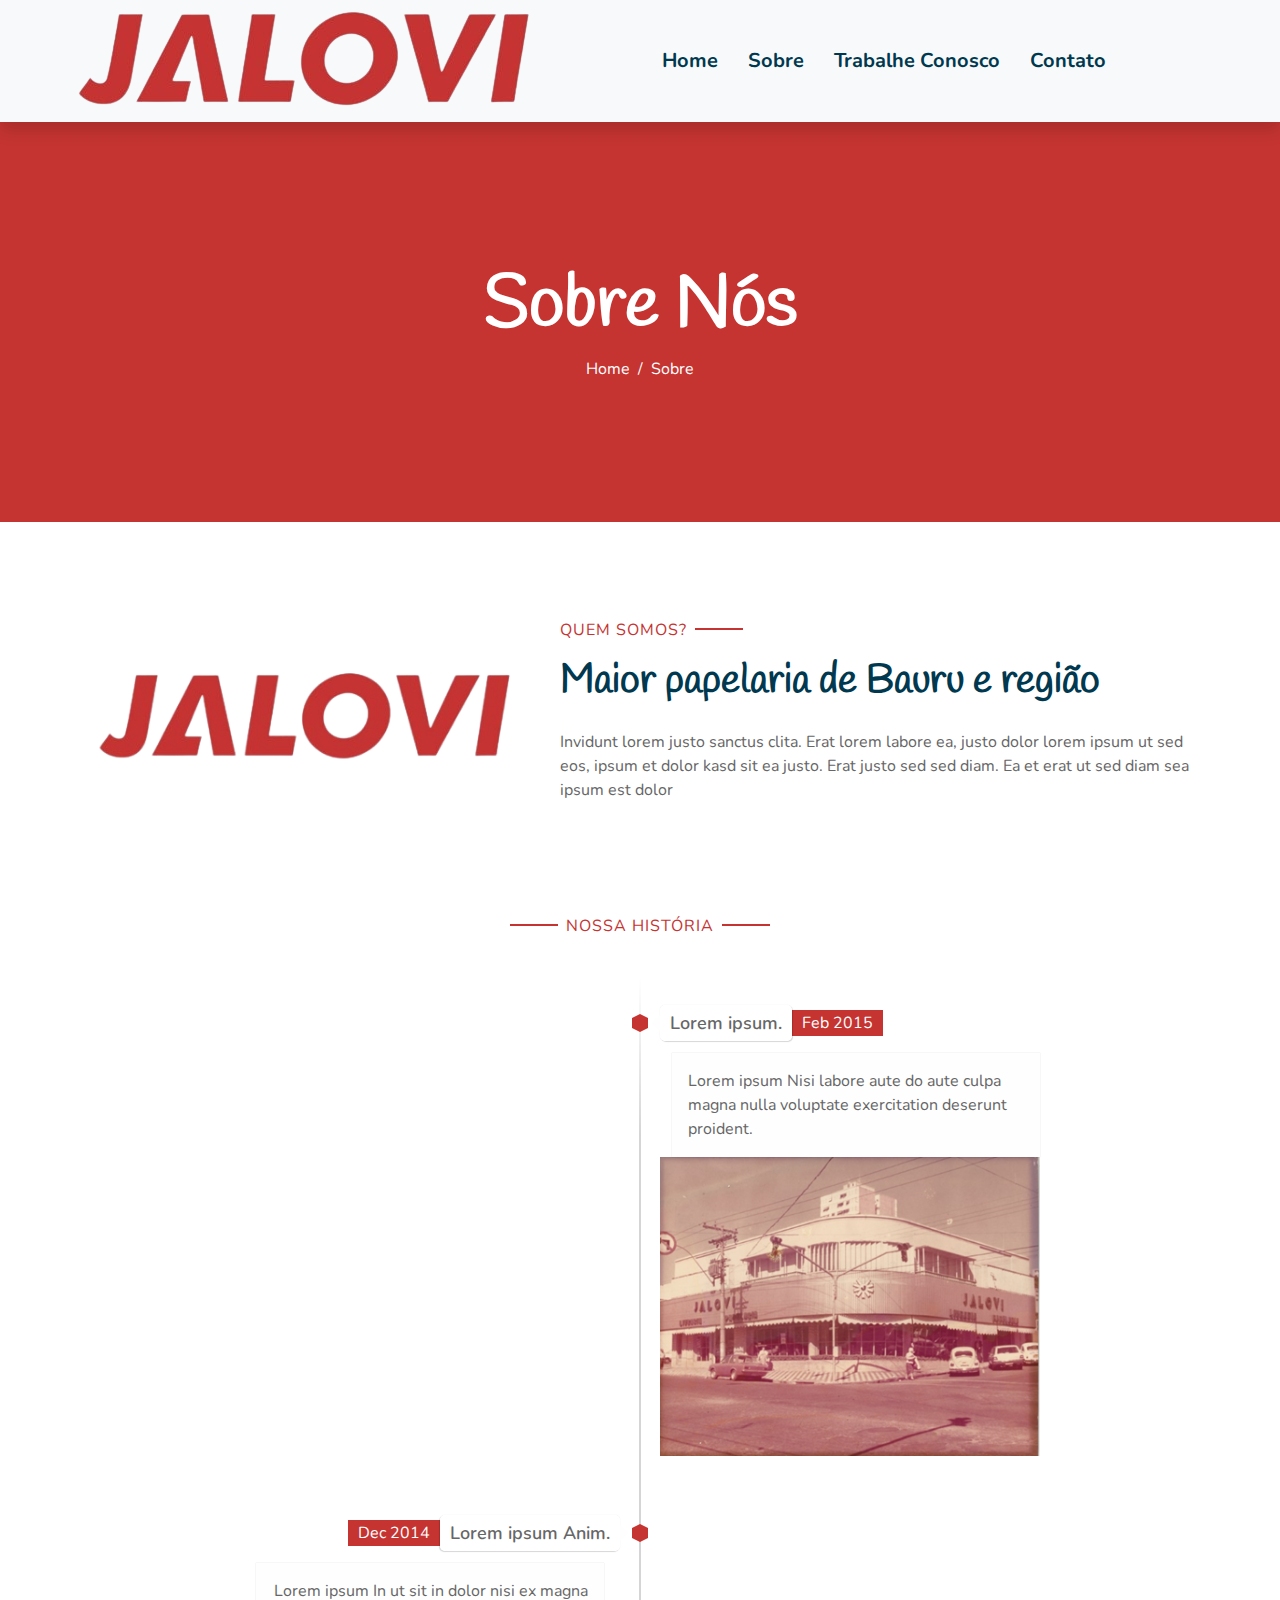
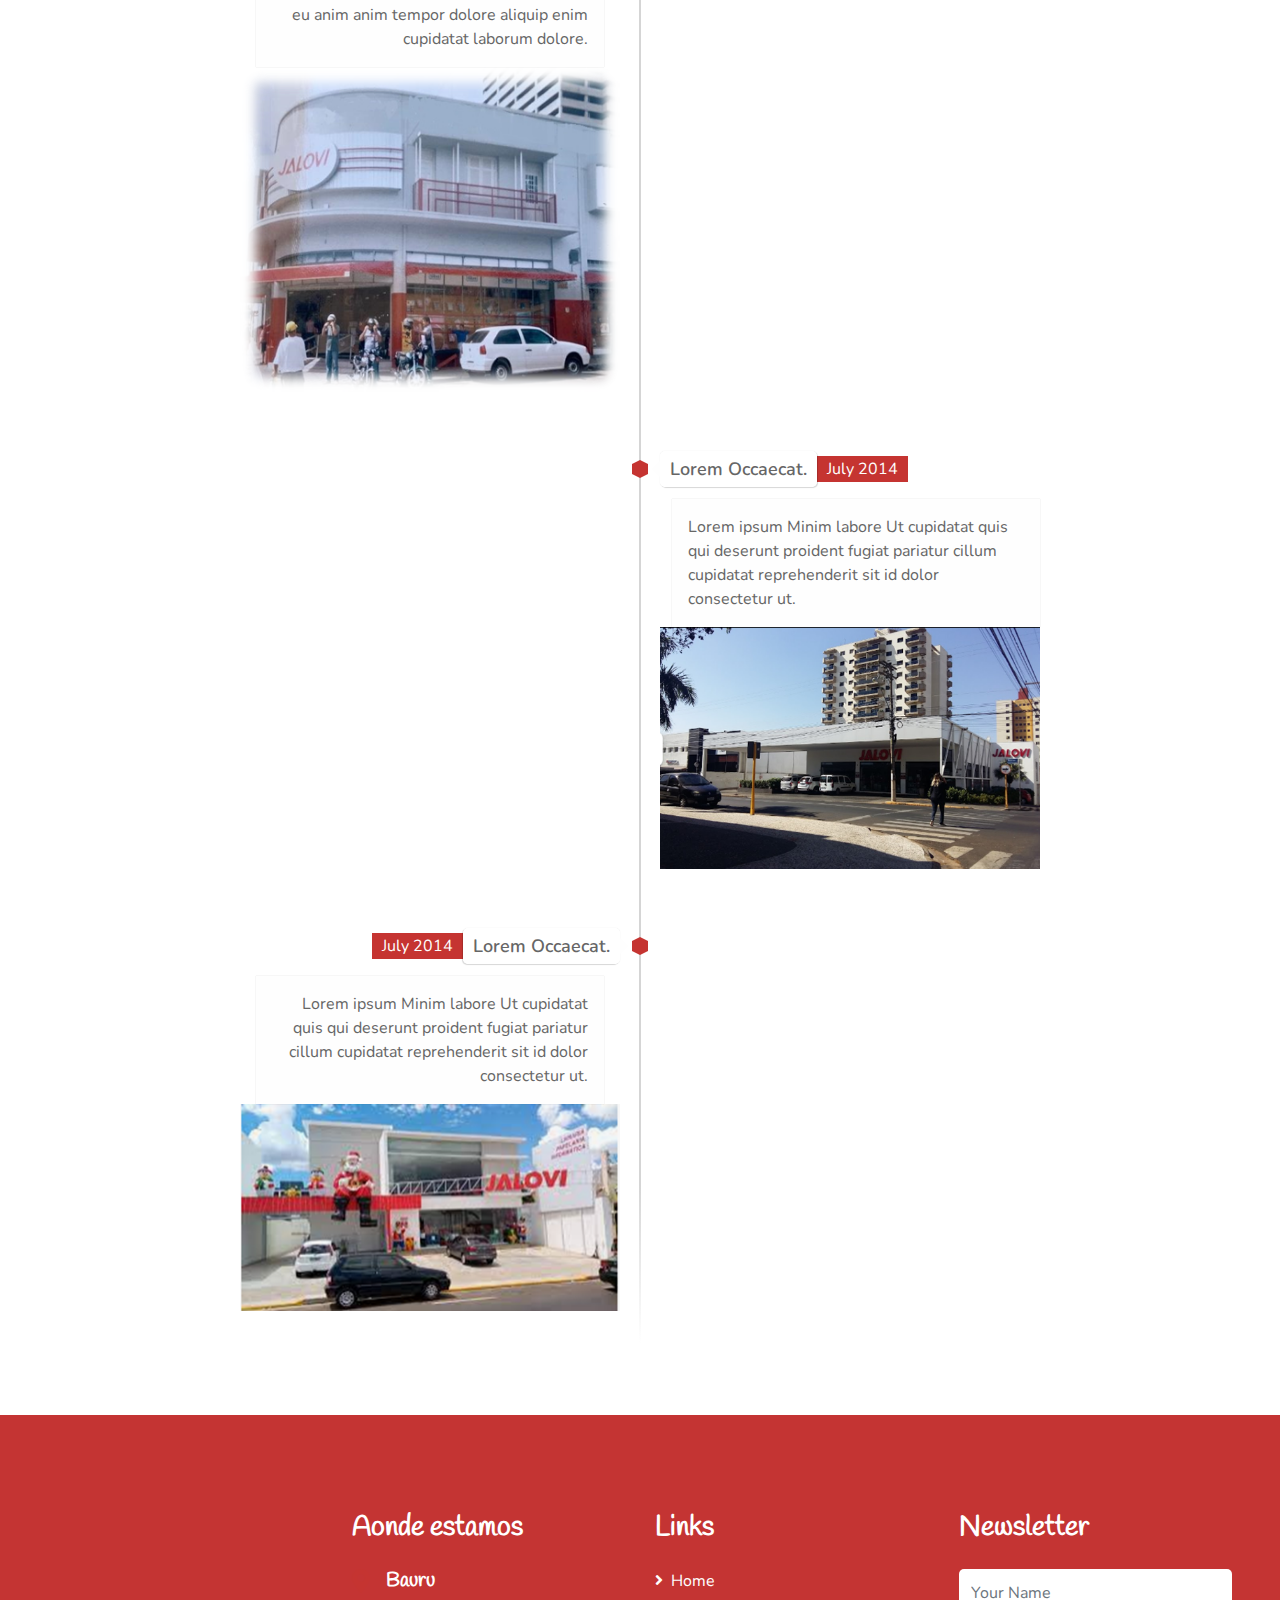
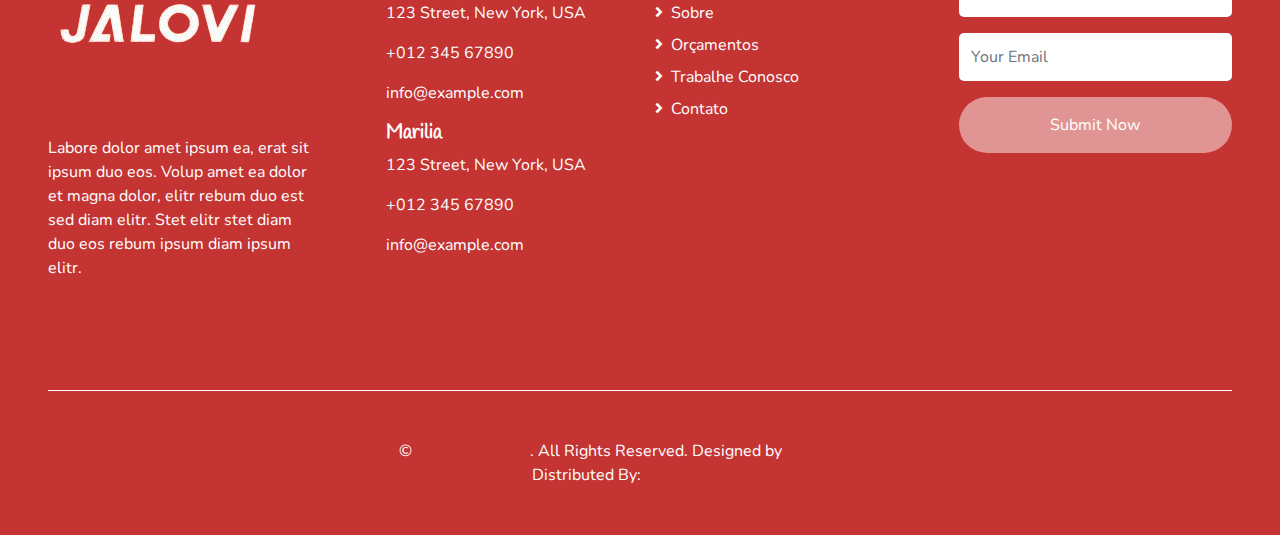
==== commit 25904fae: "first commit" ====
--- a/about.html
+++ b/about.html
@@ -57,11 +57,10 @@
           id="navbarCollapse"
         >
           <div class="navbar-nav font-weight-bold mx-auto py-0" style="font-size: 20px;">
-            <a href="#" class="nav-item nav-link">Home</a>
-            <a href="about.html" class="nav-item nav-link">Sobre</a>
-            <a href="class.html" class="nav-item nav-link">Orçamentos</a>
-            <a href="trabalhe-conosco.html" class="nav-item nav-link">Trabalhe Conosco</a>
-            <a href="contact.html" class="nav-item nav-link">Contato</a>
+            <a href="./index.html" class="nav-item nav-link">Home</a>
+            <a href="./about.html" class="nav-item nav-link">Sobre</a>
+            <a href="./trabalhe-conosco.html" class="nav-item nav-link">Trabalhe Conosco</a>
+            <a href="./contact.html" class="nav-item nav-link">Contato</a>
           </div>
         
         </div>
@@ -93,7 +92,7 @@
           <div class="col-lg-5">
             <img
               class="img-fluid rounded mb-5 mb-lg-0"
-              src="img/donosAbout.jpg"
+              src="img/logo.png"
               alt=""
             />
           </div>
